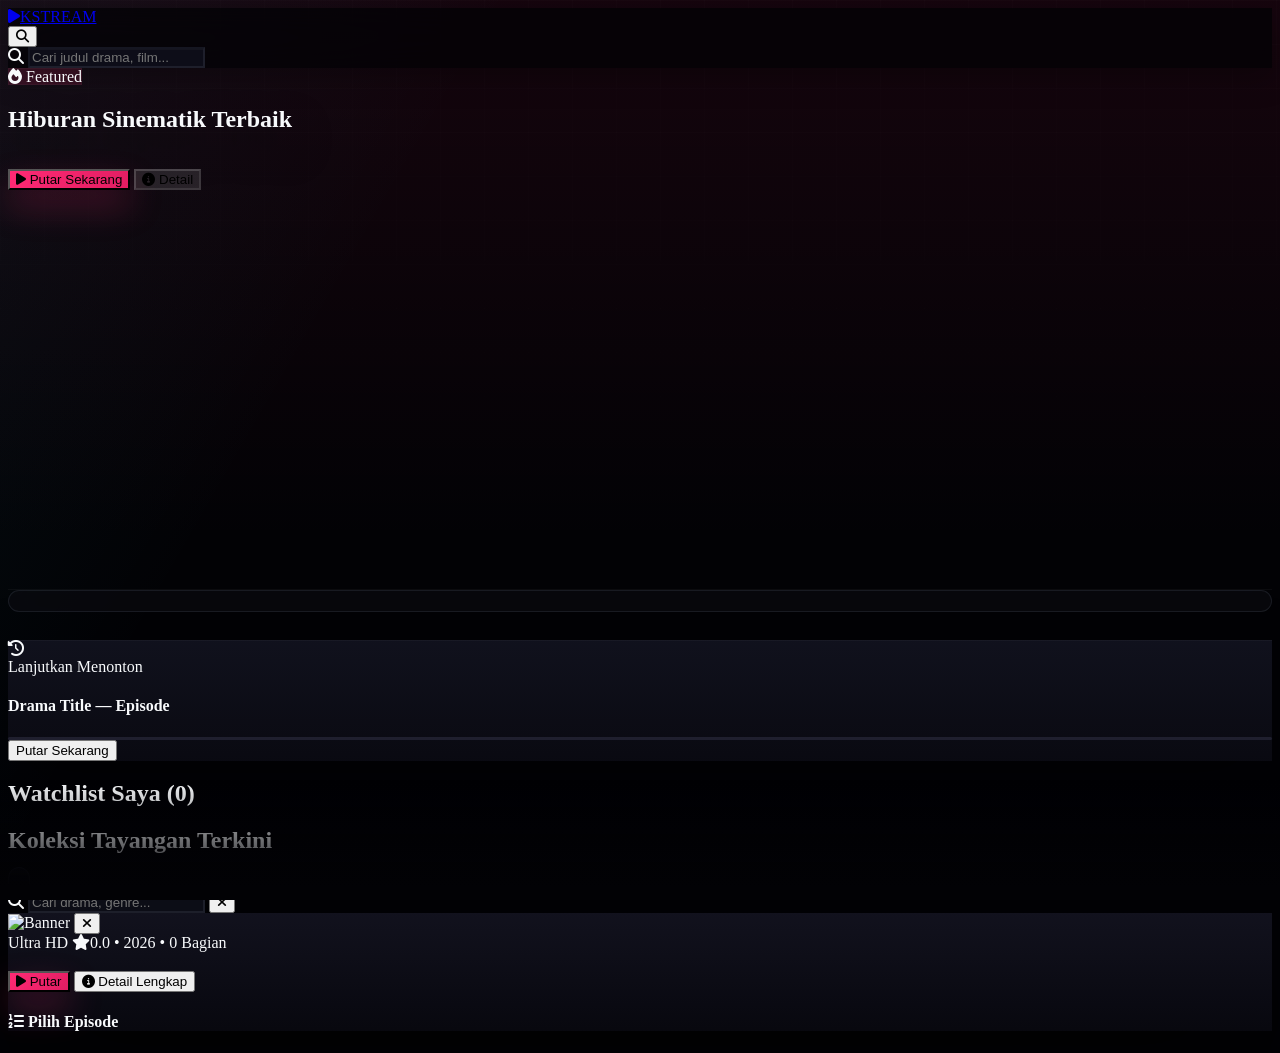
==== index.html @ 463774ba "Add files via upload" ====
<!DOCTYPE html>
<html lang="id" class="scroll-smooth">
<head>
    <meta charset="UTF-8">
    <meta name="viewport" content="width=device-width, initial-scale=1.0">
    <meta name="description" content="K-STREAM adalah platform OTT premium untuk menonton drama, film, dan serial dengan antarmuka sinematik, update real-time, dan tanpa iklan.">
    <title>K-STREAM — Premium OTT Streaming Platform</title>
    
    <link rel="manifest" href="./manifest.json">
    <meta name="theme-color" content="#020205">
    <link rel="dns-prefetch" href="//cdn.tailwindcss.com">
    <link rel="dns-prefetch" href="//cdnjs.cloudflare.com">
    <link rel="dns-prefetch" href="//cdn.jsdelivr.net">
    <link rel="preconnect" href="https://rycwiryndaudzebxzulw.supabase.co">
    
    <script src="https://cdn.tailwindcss.com"></script>
    <script>
        tailwind.config = {
            theme: {
                extend: {
                    fontFamily: { sans: ['Inter', 'sans-serif'] },
                    colors: {
                        brand: { DEFAULT: '#ff2a74', hover: '#e11d62', glow: 'rgba(255, 42, 116, 0.4)' },
                        dark: { bg: '#020205', surface: '#0d0d14', border: '#1f1f2e', muted: '#64748b' }
                    }
                }
            }
        }
    </script>
    <link rel="preconnect" href="https://fonts.googleapis.com">
    <link rel="preconnect" href="https://fonts.gstatic.com" crossorigin>
    <link href="https://fonts.googleapis.com/css2?family=Inter:wght@300;400;500;600;700;800&display=swap" rel="stylesheet">
    <link rel="preload" href="https://cdnjs.cloudflare.com/ajax/libs/font-awesome/6.4.0/css/all.min.css" as="style" onload="this.onload=null;this.rel='stylesheet'">
    <noscript><link rel="stylesheet" href="https://cdnjs.cloudflare.com/ajax/libs/font-awesome/6.4.0/css/all.min.css"></noscript>
    <style>
        body { background-color: #020205; color: #f8fafc; -webkit-tap-highlight-color: transparent; }
        .glass-nav { background: rgba(2, 2, 5, 0.85); backdrop-filter: blur(20px); -webkit-backdrop-filter: blur(20px); }
        .premium-shadow:hover { box-shadow: 0 15px 30px rgba(255, 42, 116, 0.15); }
        .no-scrollbar::-webkit-scrollbar { display: none; }
        .no-scrollbar { -ms-overflow-style: none; scrollbar-width: none; }
        .line-clamp-2 { display: -webkit-box; line-clamp: 2; -webkit-line-clamp: 2; -webkit-box-orient: vertical; overflow: hidden; }

        /* ===== TOAST NOTIFICATION ===== */
        #toast-container { position: fixed; bottom: 80px; right: 16px; z-index: 9999; display: flex; flex-direction: column; gap: 8px; pointer-events: none; }
        @media (min-width: 768px) { #toast-container { bottom: 24px; } }
        .toast {
            display: flex; align-items: center; gap: 10px;
            background: #0d0d14; border: 1px solid #1f1f2e;
            padding: 12px 16px; border-radius: 14px;
            font-size: 12px; font-weight: 600; color: #f8fafc;
            box-shadow: 0 8px 24px rgba(0,0,0,0.5);
            animation: toastIn 0.35s cubic-bezier(0.34,1.56,0.64,1) forwards;
            pointer-events: auto; min-width: 220px; max-width: 320px;
        }
        .toast.hiding { animation: toastOut 0.25s ease forwards; }
        .toast-icon { width: 28px; height: 28px; border-radius: 8px; display: flex; align-items: center; justify-content: center; font-size: 12px; flex-shrink: 0; }
        .toast-info { color: #ff2a74; }
        @keyframes toastIn { from { opacity:0; transform: translateX(40px) scale(0.9); } to { opacity:1; transform: translateX(0) scale(1); } }
        @keyframes toastOut { from { opacity:1; transform: translateX(0) scale(1); } to { opacity:0; transform: translateX(40px) scale(0.9); } }

        /* ===== SKELETON LOADING ===== */
        .skeleton { background: linear-gradient(90deg, #0d0d14 25%, #1f1f2e 50%, #0d0d14 75%); background-size: 200% 100%; animation: shimmer 1.5s infinite; border-radius: 8px; }
        @keyframes shimmer { 0% { background-position: 200% 0; } 100% { background-position: -200% 0; } }
        .skeleton-card { background: #0d0d14; border: 1px solid #1f1f2e; border-radius: 16px; overflow: hidden; padding: 6px; }
        .skeleton-poster { width: 100%; aspect-ratio: 3/4; border-radius: 12px; }
        .skeleton-line { height: 10px; margin-top: 8px; border-radius: 6px; }
        .skeleton-line-short { width: 60%; }

        /* ===== BOTTOM NAV MOBILE ===== */
        #bottom-nav { display: none; }
        @media (max-width: 767px) {
            #bottom-nav { display: flex; position: fixed; bottom: 0; left: 0; right: 0; z-index: 50; background: rgba(13,13,20,0.96); backdrop-filter: blur(20px); border-top: 1px solid #1f1f2e; padding: 8px 0 max(8px, env(safe-area-inset-bottom)); justify-content: space-around; align-items: center; }
            body { padding-bottom: 64px; }
        }
        .bottom-nav-btn { display: flex; flex-direction: column; align-items: center; gap: 3px; padding: 6px 16px; border-radius: 12px; font-size: 10px; font-weight: 600; color: #64748b; transition: color 0.2s; background: none; border: none; cursor: pointer; width: 33.333%; }
        .bottom-nav-btn.active { color: #ff2a74; }
        .bottom-nav-btn i { font-size: 18px; }

        /* ===== HERO FEATURE ROTATOR ===== */
        .hero-slide { position: absolute; inset: 0; opacity: 0; transition: opacity 0.8s ease; }
        .hero-slide.active { opacity: 1; }
        .hero-dot { width: 6px; height: 6px; border-radius: 50%; background: rgba(255,255,255,0.3); transition: all 0.3s; cursor: pointer; border: none; }
        .hero-dot.active { background: #ff2a74; width: 18px; border-radius: 10px; }

        /* ===== PROGRESS BAR EPISODE ===== */
        .eps-btn-watched { position: relative; overflow: hidden; }
        .eps-btn-watched::after { content: ''; position: absolute; bottom: 0; left: 0; right: 0; height: 3px; background: #ff2a74; border-radius: 0 0 6px 6px; }
        .eps-progress-bar { height: 3px; background: #1f1f2e; border-radius: 2px; margin-top: 4px; overflow: hidden; }
        .eps-progress-fill { height: 100%; background: #ff2a74; border-radius: 2px; transition: width 0.3s; }

        /* ===== DETAIL PAGE ===== */
        #detail-page { display: none; position: fixed; inset: 0; z-index: 200; background: #020205; overflow-y: auto; }

        /* ===== VISUAL REFRESH ===== */
        :root {
            --stroke-soft: rgba(148, 163, 184, 0.12);
            --cyan: #22d3ee;
        }
        body {
            background: linear-gradient(180deg, rgba(255,42,116,0.08) 0%, rgba(2,2,5,0) 34rem), linear-gradient(120deg, rgba(34,211,238,0.055), transparent 28rem), #020205;
            text-rendering: optimizeLegibility;
        }
        body::before {
            content: ''; position: fixed; inset: 0; pointer-events: none; z-index: -1;
            background-image: linear-gradient(rgba(255,255,255,0.025) 1px, transparent 1px), linear-gradient(90deg, rgba(255,255,255,0.02) 1px, transparent 1px);
            background-size: 44px 44px; mask-image: linear-gradient(to bottom, rgba(0,0,0,0.6), transparent 58%);
        }
        .glass-nav { background: rgba(2, 2, 5, 0.72); border-color: var(--stroke-soft); box-shadow: 0 10px 30px rgba(0,0,0,0.28); }
        #search-input, #mobile-search-input { background: rgba(15, 16, 28, 0.82); border-color: var(--stroke-soft); box-shadow: inset 0 1px 0 rgba(255,255,255,0.03); }
        #search-input:focus, #mobile-search-input:focus { box-shadow: 0 0 0 4px rgba(255,42,116,0.10), inset 0 1px 0 rgba(255,255,255,0.04); }
        #hero-banner { height: 58vh; min-height: 500px; width: 100%; max-width: 80rem; margin-left: auto; margin-right: auto; border-color: var(--stroke-soft); box-shadow: inset 0 -1px 0 rgba(255,255,255,0.04); }
        #hero-banner::after { content: ''; position: absolute; inset: auto 0 0; height: 120px; background: linear-gradient(to top, #020205 10%, transparent); z-index: 11; pointer-events: none; }
        .hero-slide img { opacity: 0.42 !important; filter: saturate(1.08) contrast(1.06) brightness(0.92); }
        #hero-title { text-shadow: 0 18px 42px rgba(0,0,0,0.72); }
        #hero-badge { background: rgba(255,42,116,0.14); border-color: rgba(255,42,116,0.28); box-shadow: 0 0 0 1px rgba(255,255,255,0.03) inset; }
        #hero-play-btn, #modal-play-btn, #detail-play-btn { background: linear-gradient(135deg, #ff2a74, #e11d62); box-shadow: 0 16px 34px rgba(255,42,116,0.25); }
        #hero-play-btn:hover, #modal-play-btn:hover, #detail-play-btn:hover { transform: translateY(-1px); box-shadow: 0 20px 42px rgba(255,42,116,0.32); }
        #hero-info-btn { background: rgba(255,255,255,0.10); border-color: rgba(255,255,255,0.16); backdrop-filter: blur(16px); }
        #hero-info-btn:hover { background: rgba(255,255,255,0.16); }
        .hero-dot { height: 7px; width: 7px; background: rgba(255,255,255,0.36); position: relative; }
        .hero-dot::after { content: ''; position: absolute; top: -12px; right: -12px; bottom: -12px; left: -12px; }
        .hero-dot.active { width: 28px; background: linear-gradient(90deg, #ff2a74, #22d3ee); }
        #genre-chips-row { padding: 10px; margin-bottom: 28px; border: 1px solid var(--stroke-soft); border-radius: 18px; background: rgba(13,13,20,0.54); backdrop-filter: blur(18px); }
        #continue-watching { background: linear-gradient(180deg, rgba(17,18,30,0.96), rgba(10,10,18,0.96)); border-color: var(--stroke-soft); box-shadow: 0 24px 70px rgba(0,0,0,0.32), inset 0 1px 0 rgba(255,255,255,0.035); }
        .premium-shadow { background: linear-gradient(180deg, rgba(18,18,30,0.94), rgba(10,10,18,0.96)) !important; border: 1px solid var(--stroke-soft); box-shadow: 0 10px 30px rgba(0,0,0,0.20); }
        .premium-shadow:hover { transform: translateY(-4px); border-color: rgba(255,42,116,0.28); box-shadow: 0 24px 48px rgba(0,0,0,0.34), 0 16px 36px rgba(255,42,116,0.10); }
        .poster-shell { border-radius: 16px !important; border-color: rgba(255,255,255,0.10) !important; box-shadow: inset 0 1px 0 rgba(255,255,255,0.05); position: relative;}
        .poster-shell::after { content: ''; position: absolute; inset: 0; pointer-events: none; background: linear-gradient(to bottom, rgba(255,255,255,0.08), transparent 24%, rgba(2,2,5,0.18)); }
        #catalog-count { border: 1px solid var(--stroke-soft); background: rgba(13,13,20,0.64); border-radius: 999px; padding: 6px 10px; }
        .eps-progress-fill { background: linear-gradient(90deg, #ff2a74, #22d3ee); }
        #preview-modal { background: linear-gradient(180deg, rgba(18,18,30,0.98), rgba(8,8,15,0.98)); border-color: rgba(255,255,255,0.12); box-shadow: 0 40px 120px rgba(0,0,0,0.66); }
        #preview-modal-overlay { background: rgba(0,0,0,0.78); }
        #detail-page { background: linear-gradient(180deg, rgba(255,42,116,0.06), transparent 360px), #020205; }
        #detail-progress-list > div { background: rgba(13,13,20,0.82) !important; border-color: var(--stroke-soft) !important; }
        #bottom-nav { box-shadow: 0 -18px 42px rgba(0,0,0,0.42); }
        .bottom-nav-btn.active { background: rgba(255,42,116,0.10); }

        /* ===== MOTION ===== */
        @keyframes fadeUp { from { opacity: 0; transform: translateY(18px); } to { opacity: 1; transform: translateY(0); } }
        @keyframes cardReveal { from { opacity: 0; transform: translateY(16px) scale(0.98); filter: blur(4px); } to { opacity: 1; transform: translateY(0) scale(1); filter: blur(0); } }
        @keyframes heroKenBurns { from { transform: scale(1.01) translate3d(0,0,0); } to { transform: scale(1.035) translate3d(-0.5%, -0.3%, 0); } }
        #hero-badge, #hero-title, #hero-meta, #hero-synopsis, #hero-banner .flex.items-center.gap-3, #hero-dots { animation: fadeUp 0.7s ease both; }
        .hero-slide.active img { animation: heroKenBurns 9s ease-out forwards; will-change: transform; }
        .premium-shadow { animation: cardReveal 0.48s ease both; will-change: transform, opacity; }
        .poster-shell img { transition: transform 0.65s cubic-bezier(0.22, 1, 0.36, 1), filter 0.45s ease; }
        .premium-shadow:hover .poster-shell img { transform: scale(1.075); filter: saturate(1.12) contrast(1.04); }
        #preview-modal:not(.hidden) { animation: modalIn 0.26s cubic-bezier(0.22, 1, 0.36, 1) both; }

        @media (max-width: 767px) {
            #hero-banner { height: 48vh; min-height: 420px; max-width: none; }
            .premium-shadow:hover { transform: none; }
            .poster-actions { opacity: 1; transform: none; pointer-events: auto; }
            .poster-action-btn { height: 32px; min-width: 32px; font-size: 10px; }
            .hero-slide.active img, #hero-play-btn, #modal-play-btn, #detail-play-btn { animation: none; }
            .premium-shadow { animation: none; content-visibility: auto; contain-intrinsic-size: 260px 420px; }
        }
    </style>
</head>
<body class="antialiased pt-20" id="app-body">

<div id="toast-container"></div>

<nav id="bottom-nav">
    <button class="bottom-nav-btn active" id="bnav-home" onclick="bottomNavSwitch('home')">
        <i class="fa-solid fa-house"></i>Home
    </button>
    <button class="bottom-nav-btn" id="bnav-search" onclick="bottomNavSwitch('search')">
        <i class="fa-solid fa-magnifying-glass"></i>Cari
    </button>
    <button class="bottom-nav-btn" id="bnav-watchlist" onclick="bottomNavSwitch('watchlist')">
        <i class="fa-solid fa-bookmark"></i>Watchlist
    </button>
</nav>

<nav class="glass-nav fixed top-0 w-full z-50 border-b border-dark-border py-4" id="main-navbar">
    <div class="max-w-7xl mx-auto px-4 md:px-6 flex flex-col md:flex-row md:items-center justify-between gap-4">
        <div class="flex items-center justify-between w-full md:w-auto">
            <a href="#" onclick="handleAdminEasterEgg(event)" class="text-xl md:text-2xl font-black tracking-wider text-white flex items-center gap-2">
                <span class="text-brand"><i class="fa-solid fa-play mr-1"></i>K</span>STREAM
            </a>
            <div class="flex items-center gap-3 md:hidden">
                <button onclick="toggleMobileSearch()" class="text-dark-muted hover:text-white p-2 text-lg">
                    <i class="fa-solid fa-magnifying-glass" id="search-icon-mobile"></i>
                </button>
            </div>
        </div>
        <div id="search-wrapper" class="relative flex-1 max-w-md w-full hidden md:block">
            <span class="absolute inset-y-0 left-0 flex items-center pl-4 text-dark-muted"><i class="fa-solid fa-magnifying-glass"></i></span>
            <input type="text" id="search-input" oninput="liveSearch()" placeholder="Cari judul drama, film..." class="w-full bg-dark-surface border border-dark-border rounded-full py-2.5 pl-11 pr-4 text-sm text-white focus:outline-none focus:border-brand transition-all">
        </div>
    </div>
</nav>

<section class="relative h-[45vh] md:h-[62vh] flex items-end overflow-hidden border-b border-dark-border" id="hero-banner">
    <div class="absolute inset-0 z-0" id="hero-slides-container">
        <div class="absolute inset-0 bg-gradient-to-r from-dark-bg via-dark-bg/70 to-transparent z-10"></div>
        <div class="absolute inset-0 bg-gradient-to-t from-dark-bg via-transparent to-transparent z-10"></div>
    </div>
    <div class="relative z-20 max-w-7xl mx-auto px-4 md:px-6 w-full pb-8 md:pb-12">
        <span id="hero-badge" class="inline-flex items-center gap-1.5 px-2.5 py-1 rounded-full text-[10px] md:text-xs font-bold bg-brand/10 text-brand border border-brand/20 uppercase mb-3">
            <i class="fa-solid fa-fire text-[8px] animate-pulse"></i> Featured
        </span>
        <h1 id="hero-title" class="text-2xl md:text-5xl font-extrabold tracking-tight max-w-2xl mb-1 text-white leading-tight">Hiburan Sinematik Terbaik</h1>
        <p id="hero-meta" class="text-xs text-dark-muted mb-4 font-medium"></p>
        <p id="hero-synopsis" class="hidden md:block text-sm text-neutral-300 leading-relaxed max-w-2xl mb-5 line-clamp-2"></p>
        <div class="flex items-center gap-3">
            <button id="hero-play-btn" onclick="heroPlay()" class="inline-flex items-center gap-2 bg-brand hover:bg-brand-hover text-white text-xs md:text-sm font-semibold px-5 py-3 rounded-xl transition-all shadow-lg">
                <i class="fa-solid fa-play"></i> Putar Sekarang
            </button>
            <button id="hero-info-btn" onclick="heroInfo()" class="inline-flex items-center gap-2 bg-white/10 hover:bg-white/20 text-white text-xs md:text-sm font-semibold px-5 py-3 rounded-xl transition-all border border-white/10">
                <i class="fa-solid fa-circle-info"></i> Detail
            </button>
        </div>
        <div class="flex items-center gap-2 mt-4" id="hero-dots"></div>
    </div>
</section>

<main class="max-w-7xl mx-auto px-4 md:px-6 py-8 md:py-12" id="main-content">
    <section class="mb-8 overflow-x-auto pb-2 flex gap-2.5 no-scrollbar snap-x snap-mandatory" id="genre-chips-row"></section>

    <section id="continue-watching" class="hidden bg-dark-surface border border-dark-border p-4 md:p-5 rounded-2xl mb-8 items-center justify-between gap-4 flex-wrap">
        <div class="flex items-center gap-3 min-w-0">
            <div class="w-9 h-9 rounded-xl bg-brand/10 flex items-center justify-center text-brand shrink-0"><i class="fa-solid fa-clock-rotate-left text-sm"></i></div>
            <div class="min-w-0">
                <span class="text-[9px] font-bold tracking-widest text-brand uppercase block">Lanjutkan Menonton</span>
                <h4 id="continue-text" class="text-xs md:text-sm font-semibold text-white mt-0.5 truncate">Drama Title — Episode</h4>
                <div class="eps-progress-bar w-48 mt-1"><div class="eps-progress-fill" id="continue-progress" style="width:0%"></div></div>
            </div>
        </div>
        <button id="continue-btn" class="w-full sm:w-auto bg-white hover:bg-neutral-200 text-black font-bold text-xs px-4 py-2 rounded-xl transition-all">Putar Sekarang</button>
    </section>

    <section id="watchlist-section" class="hidden mb-10">
        <div class="flex items-center gap-2 mb-4">
            <span class="w-1 h-4 bg-yellow-500 rounded-full"></span>
            <h2 class="text-base md:text-xl font-bold tracking-tight text-white">Watchlist Saya (<span id="watchlist-count">0</span>)</h2>
        </div>
        <div id="watchlist-container" class="grid grid-cols-2 sm:grid-cols-3 md:grid-cols-4 lg:grid-cols-5 gap-4 md:gap-6"></div>
    </section>

    <section id="catalog">
        <div class="flex items-center justify-between gap-2 mb-4">
            <div class="flex items-center gap-2">
                <span class="w-1 h-4 bg-brand rounded-full"></span>
                <h2 class="text-base md:text-xl font-bold tracking-tight text-white" id="catalog-title">Koleksi Tayangan Terkini</h2>
            </div>
            <span id="catalog-count" class="text-xs text-dark-muted font-medium"></span>
        </div>
        <div id="drakor-container" class="grid grid-cols-2 sm:grid-cols-3 md:grid-cols-4 lg:grid-cols-5 gap-4 md:gap-6"></div>
    </section>
</main>

<div id="mobile-search-panel" class="hidden fixed inset-0 z-[150] bg-dark-bg/98 backdrop-blur-xl p-4 pt-20">
    <div class="relative mb-4">
        <span class="absolute inset-y-0 left-0 flex items-center pl-4 text-dark-muted"><i class="fa-solid fa-magnifying-glass"></i></span>
        <input type="text" id="mobile-search-input" oninput="mobileLiveSearch()" placeholder="Cari drama, genre..." class="w-full bg-dark-surface border border-dark-border rounded-2xl py-3 pl-11 pr-10 text-sm text-white focus:outline-none focus:border-brand transition-all">
        <button onclick="bottomNavSwitch('home')" class="absolute inset-y-0 right-3 flex items-center text-dark-muted"><i class="fa-solid fa-xmark"></i></button>
    </div>
    <div id="mobile-search-empty" class="space-y-5"></div>
    <div id="mobile-search-results" class="grid grid-cols-2 gap-4 overflow-y-auto" style="max-height: calc(100vh - 120px);"></div>
</div>

<div id="detail-page">
    <div class="max-w-4xl mx-auto">
        <div class="relative h-56 md:h-80 bg-neutral-900">
            <div class="absolute inset-0 bg-gradient-to-t from-dark-bg via-dark-bg/30 to-transparent z-10"></div>
            <img id="detail-banner" src="" class="w-full h-full object-cover opacity-50 object-top" alt="Banner" loading="lazy">
            <button onclick="closeDetailPage()" class="absolute top-4 left-4 w-9 h-9 rounded-full bg-black/60 border border-white/10 flex items-center justify-center text-white text-sm z-20"><i class="fa-solid fa-arrow-left"></i></button>
        </div>
        <div class="px-4 md:px-8 -mt-12 relative z-20 pb-24">
            <div class="flex flex-wrap items-center gap-2 mb-2">
                <span class="bg-brand/10 text-brand text-[9px] font-bold px-1.5 py-0.5 rounded border border-brand/20">Ultra HD</span>
                <span class="text-yellow-500 text-xs font-bold"><i class="fa-solid fa-star mr-0.5"></i><span id="detail-rating">0.0</span></span>
                <span class="text-dark-muted text-xs">• <span id="detail-year">2026</span></span>
                <span class="text-[10px] text-neutral-300 font-semibold bg-dark-border px-1.5 py-0.5 rounded" id="detail-total-eps">0 Eps</span>
            </div>
            <h2 id="detail-title" class="text-2xl md:text-4xl font-extrabold text-white tracking-tight mb-1"></h2>
            <p id="detail-genre" class="text-[11px] text-brand font-bold mb-3"></p>
            <p id="detail-synopsis" class="text-dark-muted text-sm leading-relaxed mb-6 max-w-2xl"></p>
            <div class="mb-6">
                <h4 class="text-xs font-bold uppercase tracking-wider text-neutral-400 mb-3"><i class="fa-solid fa-list-ol text-brand mr-1"></i> Progress Episode</h4>
                <div id="detail-progress-list" class="space-y-2"></div>
            </div>
            <div class="flex gap-3" id="detail-actions">
                <button id="detail-play-btn" class="flex-1 md:flex-none bg-brand text-white font-bold text-sm px-6 py-3 rounded-xl shadow-lg flex items-center gap-2 justify-center">
                    <i class="fa-solid fa-play"></i> Putar Episode 1
                </button>
                <button id="detail-watchlist-btn" onclick="toggleDetailWatchlist()" class="flex items-center gap-2 bg-dark-surface border border-dark-border text-white font-semibold text-sm px-5 py-3 rounded-xl">
                    <i id="detail-wl-icon" class="fa-regular fa-bookmark"></i> Simpan
                </button>
            </div>
        </div>
    </div>
</div>

<div id="preview-modal-overlay" onclick="closePreviewModal()" class="hidden fixed inset-0 bg-black/90 backdrop-blur-sm z-[100]"></div>
<div id="preview-modal" class="hidden fixed top-1/2 left-1/2 -translate-x-1/2 -translate-y-1/2 w-[95%] md:w-[90%] max-w-2xl bg-dark-surface border border-dark-border rounded-2xl md:rounded-3xl z-[101] overflow-hidden shadow-2xl max-h-[90vh] overflow-y-auto">
    <div class="relative h-40 sm:h-48 md:h-64 bg-neutral-900">
        <div class="absolute inset-0 bg-gradient-to-t from-dark-surface via-dark-surface/30 to-transparent z-10"></div>
        <img id="modal-banner" src="" class="w-full h-full object-cover opacity-60 object-top" alt="Banner">
        <button onclick="closePreviewModal()" class="absolute top-3 right-3 w-8 h-8 rounded-full bg-black/60 border border-white/10 flex items-center justify-center text-white text-sm z-20"><i class="fa-solid fa-xmark"></i></button>
    </div>
    <div class="p-4 md:p-8 -mt-8 sm:-mt-10 relative z-20">
        <div class="flex flex-wrap items-center gap-2 mb-2">
            <span class="bg-brand/10 text-brand text-[9px] font-bold px-1.5 py-0.5 rounded border border-brand/20">Ultra HD</span>
            <span class="text-yellow-500 text-xs font-bold"><i class="fa-solid fa-star mr-0.5"></i><span id="modal-rating">0.0</span></span>
            <span class="text-dark-muted text-xs">• <span id="modal-year">2026</span> •</span>
            <span class="text-[10px] text-neutral-300 font-semibold bg-dark-border px-1.5 py-0.5 rounded" id="modal-total-episodes">0 Bagian</span>
        </div>
        <h3 id="modal-title" class="text-xl md:text-3xl font-extrabold text-white tracking-tight mb-1.5"></h3>
        <p id="modal-genre-display" class="text-[11px] text-brand font-bold mb-2.5"></p>
        <p id="modal-synopsis" class="text-dark-muted text-xs md:text-sm leading-relaxed mb-5 max-h-20 overflow-y-auto"></p>
        <div class="flex gap-2 mb-4">
            <button id="modal-play-btn" onclick="playFromModal()" class="flex-1 text-xs font-bold bg-brand text-white py-2.5 px-4 rounded-xl"><i class="fa-solid fa-play mr-1"></i> Putar</button>
            <button id="modal-detail-btn" onclick="openDetailFromModal()" class="flex-1 text-xs font-semibold bg-brand/10 border border-brand/20 text-brand py-2.5 px-4 rounded-xl"><i class="fa-solid fa-circle-info mr-1"></i> Detail Lengkap</button>
        </div>
        <div class="border-t border-dark-border pt-4">
            <h4 class="text-[10px] md:text-xs font-bold uppercase tracking-wider text-neutral-400 mb-2.5"><i class="fa-solid fa-list-ol text-brand mr-1"></i> Pilih Episode</h4>
            <div id="modal-episode-grid" class="flex flex-wrap gap-1.5 max-h-32 overflow-y-auto pr-1"></div>
        </div>
    </div>
</div>

<script src="https://cdn.jsdelivr.net/npm/@supabase/supabase-js@2"></script>
<script src="./js/config.js"></script>
<script>
    const SUPABASE_URL = window.KSTREAM_CONFIG.supabaseUrl;
    const SUPABASE_KEY = window.KSTREAM_CONFIG.supabaseAnonKey;
    const PLAYER_URL = './player.html';
    const ADMIN_URL = './admin.html';
    const _supabase = window.supabase.createClient(SUPABASE_URL, SUPABASE_KEY);

    let drakorDB = [];
    let watchlist = JSON.parse(localStorage.getItem('kstream_watchlist')) || [];
    let episodeProgress = JSON.parse(localStorage.getItem('kstream_progress')) || {};
    let currentGenreFilter = "All";
    let heroFeatured = [];
    let heroCurrentIdx = 0;
    let heroInterval = null;
    let currentModalDramaId = null;
    let currentDetailDramaId = null;

    const gridContainer = document.getElementById('drakor-container');
    const DEFAULT_POSTER = "https://images.unsplash.com/photo-1489599849927-2ee91cede3ba?q=80&w=400&fit=crop";
    const GENRE_OPTIONS = [
        { value: 'All', label: 'Semua' },
        { value: 'Drama', label: 'Drama' },
        { value: 'Movie', label: 'Film' },
        { value: 'Series', label: 'Serial' },
        { value: 'Romance', label: 'Romance' },
        { value: 'Action', label: 'Action' },
        { value: 'Thriller', label: 'Thriller' },
        { value: 'Comedy', label: 'Comedy' },
        { value: 'Fantasy', label: 'Fantasy' },
        { value: 'Mystery', label: 'Mystery' },
        { value: 'Crime', label: 'Crime' },
        { value: 'Horror', label: 'Horror' },
        { value: 'Historical', label: 'Historical' },
        { value: 'Medical', label: 'Medical' },
        { value: 'School', label: 'School' },
        { value: 'Family', label: 'Family' },
        { value: 'Slice of Life', label: 'Slice of Life' },
        { value: 'Sci-Fi', label: 'Sci-Fi' },
        { value: 'Supernatural', label: 'Supernatural' },
        { value: 'Legal', label: 'Legal' },
        { value: 'Political', label: 'Political' },
        { value: 'Youth', label: 'Youth' },
        { value: 'Melodrama', label: 'Melodrama' }
    ];

    // ===== SECRET EASTER EGG (5x KLIK LOGO K-STREAM) =====
    let logoClicks = 0;
    let logoClickTimeout;
    function handleAdminEasterEgg(event) {
        event.preventDefault();
        logoClicks++;
        if (logoClicks < 5) bottomNavSwitch('home');
        
        clearTimeout(logoClickTimeout);
        logoClickTimeout = setTimeout(() => { logoClicks = 0; }, 2500);

        if (logoClicks === 5) {
            logoClicks = 0;
            showToast('Mengakses Owner Portal...', 'info', 1000);
            setTimeout(() => { window.location.href = ADMIN_URL; }, 1000);
        }
    }

    // ===== NAVIGASI KE DEDICATED PLAYER PAGE =====
    function triggerPlayer(id, epsIdx) {
        window.location.href = `${PLAYER_URL}?id=${encodeURIComponent(id)}&eps=${epsIdx}`;
    }

    function runWhenIdle(callback) {
        if ('requestIdleCallback' in window) requestIdleCallback(callback, { timeout: 1200 });
        else setTimeout(callback, 200);
    }

    function renderGenreChips() {
        const row = document.getElementById('genre-chips-row'); if (!row) return;
        const fragment = document.createDocumentFragment();
        GENRE_OPTIONS.forEach(({ value, label }) => {
            const chip = document.createElement('button');
            chip.textContent = label;
            chip.className = value === currentGenreFilter ? 'genre-chip px-4 py-2 bg-brand text-white text-xs font-bold rounded-full border border-brand transition-all shrink-0 snap-start' : 'genre-chip px-4 py-2 bg-dark-surface text-neutral-400 text-xs font-semibold rounded-full border border-dark-border hover:border-brand/40 hover:text-white transition-all shrink-0 snap-start';
            chip.onclick = () => filterGenre(value);
            fragment.appendChild(chip);
        });
        row.innerHTML = ''; row.appendChild(fragment);
    }

    function showToast(message, type = 'info', duration = 3000) {
        const container = document.getElementById('toast-container');
        const toast = document.createElement('div'); toast.className = `toast toast-${type}`;
        toast.innerHTML = `<span>${message}</span>`; container.appendChild(toast);
        setTimeout(() => { toast.remove(); }, duration);
    }

    function showSkeletons(count = 10) {
        gridContainer.innerHTML = '';
        for (let i = 0; i < count; i++) {
            const s = document.createElement('div'); s.className = 'skeleton-card';
            s.innerHTML = `<div class="skeleton skeleton-poster"></div><div class="skeleton skeleton-line" style="width:80%"></div><div class="skeleton skeleton-line skeleton-line-short"></div>`;
            gridContainer.appendChild(s);
        }
    }

    function setupHero(data) {
        if (!data || data.length === 0) return;
        heroFeatured = data.slice(0, 5);
        const container = document.getElementById('hero-slides-container');
        heroFeatured.forEach((drama, i) => {
            const slide = document.createElement('div'); slide.className = 'hero-slide' + (i === 0 ? ' active' : '');
            slide.innerHTML = `<img src="${drama.image || DEFAULT_POSTER}" class="w-full h-full object-cover opacity-30">`;
            container.appendChild(slide);
        });
        updateHeroContent(0);
        const dotsEl = document.getElementById('hero-dots'); dotsEl.innerHTML = '';
        heroFeatured.forEach((_, i) => {
            const dot = document.createElement('button'); dot.className = 'hero-dot' + (i === 0 ? ' active' : '');
            dot.onclick = () => goHeroSlide(i); dotsEl.appendChild(dot);
        });
        if (heroInterval) clearInterval(heroInterval);
        heroInterval = setInterval(() => goHeroSlide((heroCurrentIdx + 1) % heroFeatured.length), 5000);
    }

    function updateHeroContent(idx) {
        const drama = heroFeatured[idx]; if (!drama) return;
        document.getElementById('hero-title').textContent = drama.title;
        document.getElementById('hero-meta').textContent = `${drama.genre || 'K-Drama'} • ${drama.year || '2026'} • ⭐ ${getUserRatingLabel(drama)}`;
        document.getElementById('hero-synopsis').textContent = drama.synopsis || 'Visual Pilihan Premium Sinematik.';
    }

    function goHeroSlide(idx) {
        const slides = document.querySelectorAll('.hero-slide');
        const dots = document.querySelectorAll('.hero-dot');
        slides.forEach((s, i) => s.classList.toggle('active', i === idx));
        dots.forEach((d, i) => d.classList.toggle('active', i === idx));
        heroCurrentIdx = idx; updateHeroContent(idx);
    }

    function heroPlay() {
        const drama = heroFeatured[heroCurrentIdx]; if (drama && drama.episodes.length > 0) triggerPlayer(drama.id, 0);
    }
    function heroInfo() { const drama = heroFeatured[heroCurrentIdx]; if (drama) openDetailPage(drama.id); }

    function bottomNavSwitch(view) {
        ['home','search','watchlist'].forEach(v => {
            const btn = document.getElementById('bnav-' + v); if (btn) btn.classList.toggle('active', v === view);
        });
        const mainContent = document.getElementById('main-content');
        const heroSection = document.getElementById('hero-banner');
        const mobileSearch = document.getElementById('mobile-search-panel');
        const watchlistSec = document.getElementById('watchlist-section');

        if (view === 'home') {
            mainContent.style.display = ''; heroSection.style.display = ''; mobileSearch.classList.add('hidden'); displayCatalog();
            if (watchlistSec) watchlistSec.style.display = 'none';
        } else if (view === 'search') {
            mobileSearch.classList.remove('hidden'); renderMobileSearchSuggestions();
            setTimeout(() => document.getElementById('mobile-search-input').focus(), 100);
        } else if (view === 'watchlist') {
            mobileSearch.classList.add('hidden'); mainContent.style.display = ''; heroSection.style.display = 'none'; displayWatchlist();
            document.getElementById('catalog').style.display = 'none'; if (watchlistSec) watchlistSec.style.display = 'block';
        }
    }

    function toggleMobileSearch() { bottomNavSwitch('search'); }
    function getSearchText(drama) { return [drama.title, drama.genre, drama.year, drama.synopsis].filter(Boolean).join(' ').toLowerCase(); }

    function getUserRatingLabel(drama) {
        const average = Number(drama._userRatingAverage || 0);
        return average > 0 ? average.toFixed(1) : 'Baru';
    }

    function getNextPlayableIndex(drama) {
        if (!drama || !drama.episodes || drama.episodes.length === 0) return 0;
        const nextIdx = drama.episodes.findIndex((_, idx) => !(episodeProgress[drama.id] && episodeProgress[drama.id][idx]));
        return nextIdx >= 0 ? nextIdx : 0;
    }

    function buildCardHtml(drama) {
        const isFav = watchlist.includes(drama.title);
        const favIcon = isFav ? 'fa-solid fa-heart text-brand' : 'fa-regular fa-heart text-neutral-400';
        const epsLength = drama.episodes ? drama.episodes.length : 0;
        const watched = episodeProgress[drama.id] ? Object.keys(episodeProgress[drama.id]).length : 0;
        const progressPct = epsLength > 0 ? Math.round((watched / epsLength) * 100) : 0;
        const playIdx = getNextPlayableIndex(drama);

        return `
            <div class="poster-shell w-full aspect-[3/4] overflow-hidden bg-neutral-900 rounded-xl group">
                <img src="${drama.image || DEFAULT_POSTER}" class="w-full h-full object-cover cursor-pointer" onclick="openPreviewModal('${drama.id}')">
                <div class="poster-actions">
                    <button onclick="event.stopPropagation(); triggerPlayer('${drama.id}', ${playIdx})" class="poster-action-btn primary"><i class="fa-solid fa-play"></i> Putar</button>
                    <button onclick="event.stopPropagation(); openDetailPage('${drama.id}')" class="poster-action-btn"><i class="fa-solid fa-circle-info"></i></button>
                </div>
                <button onclick="toggleWatchlist(event, '${drama.title.replace(/'/g, "\\'")}')" class="absolute top-2.5 right-2.5 w-8 h-8 rounded-xl bg-dark-bg/80 border border-dark-border flex items-center justify-center text-xs z-30">
                    <i class="${favIcon}"></i>
                </button>
                <span class="absolute bottom-2.5 left-2.5 bg-dark-bg/80 border text-[10px] font-bold text-brand px-2 py-1 rounded z-10">${epsLength} Eps</span>
                <span class="absolute top-2.5 left-2.5 bg-dark-bg/80 border text-[10px] font-bold text-yellow-500 px-2 py-1 rounded z-10">⭐${getUserRatingLabel(drama)}</span>
            </div>
            <div class="p-2">
                <h3 class="text-xs md:text-sm font-semibold truncate text-white" onclick="openPreviewModal('${drama.id}')">${drama.title}</h3>
                <div class="flex items-center justify-between mt-0.5 text-[10px] text-dark-muted">
                    <span class="truncate">${drama.genre || 'K-Drama'}</span>
                    <span>${drama.year || '2026'}</span>
                </div>
                <div class="eps-progress-bar mt-1"><div class="eps-progress-fill" style="width:${progressPct}%"></div></div>
            </div>`;
    }

    function renderCards(target, items, wrapperClass) {
        target.innerHTML = ''; const fragment = document.createDocumentFragment();
        items.forEach(drama => {
            const card = document.createElement('div'); card.className = wrapperClass;
            card.innerHTML = buildCardHtml(drama); fragment.appendChild(card);
        });
        target.appendChild(fragment);
    }

    function displayCatalog() {
        document.getElementById('catalog').style.display = '';
        let filtered = drakorDB;
        if (currentGenreFilter !== "All") filtered = drakorDB.filter(d => d.genre && d.genre.includes(currentGenreFilter));
        document.getElementById('catalog-count').textContent = filtered.length + ' judul';
        renderCards(gridContainer, filtered, 'bg-dark-surface p-1.5 md:p-2 rounded-xl transition-all premium-shadow');
    }

    function filterGenre(genre) { currentGenreFilter = genre; displayCatalog(); renderGenreChips(); }
    function liveSearch() {
        const q = document.getElementById('search-input').value.toLowerCase();
        const filtered = drakorDB.filter(d => getSearchText(d).includes(q));
        renderCards(gridContainer, filtered, 'bg-dark-surface p-1.5 md:p-2 rounded-xl transition-all premium-shadow');
    }

    function renderMobileSearchSuggestions() {
        document.getElementById('mobile-search-empty').innerHTML = `<div class="p-4 text-center text-xs text-dark-muted">Ketik kata kunci untuk memulai pencarian.</div>`;
    }
    function mobileLiveSearch() {
        const q = document.getElementById('mobile-search-input').value.toLowerCase();
        const filtered = drakorDB.filter(d => getSearchText(d).includes(q));
        renderCards(document.getElementById('mobile-search-results'), filtered, 'bg-dark-surface p-1.5 rounded-xl premium-shadow');
    }

    function displayWatchlist() {
        const filteredWl = drakorDB.filter(d => watchlist.includes(d.title));
        document.getElementById('watchlist-count').innerText = filteredWl.length;
        renderCards(document.getElementById('watchlist-container'), filteredWl, 'bg-dark-surface p-1.5 md:p-2 rounded-xl premium-shadow');
    }

    function toggleWatchlist(event, title) {
        event.stopPropagation(); const idx = watchlist.indexOf(title);
        if (idx > -1) { watchlist.splice(idx, 1); showToast('Dihapus dari Watchlist', 'warning'); }
        else { watchlist.push(title); showToast('Ditambahkan ke Watchlist', 'success'); }
        localStorage.setItem('kstream_watchlist', JSON.stringify(watchlist)); displayCatalog(); displayWatchlist();
    }

    function openPreviewModal(id) {
        const drama = drakorDB.find(d => d.id == id); if (!drama) return;
        currentModalDramaId = id;
        document.getElementById('modal-title').innerText = drama.title;
        document.getElementById('modal-banner').src = drama.image;
        document.getElementById('modal-total-episodes').innerText = `${drama.episodes.length} Bagian`;
        document.getElementById('modal-rating').innerText = getUserRatingLabel(drama);
        document.getElementById('modal-year').innerText = drama.year || '2026';
        document.getElementById('modal-genre-display').innerText = `Genre: ${drama.genre || 'K-Drama'}`;
        document.getElementById('modal-synopsis').innerText = drama.synopsis || 'Tidak ada deskripsi.';

        const grid = document.getElementById('modal-episode-grid'); grid.innerHTML = '';
        drama.episodes.forEach((eps, idx) => {
            const btn = document.createElement('button'); btn.className = 'px-3 py-1.5 bg-dark-bg border border-dark-border rounded-xl text-xs text-neutral-300';
            btn.textContent = eps.epsName; btn.onclick = () => { closePreviewModal(); triggerPlayer(drama.id, idx); };
            grid.appendChild(btn);
        });
        document.getElementById('preview-modal-overlay').classList.remove('hidden');
        document.getElementById('preview-modal').classList.remove('hidden');
    }

    function playFromModal() { if (currentModalDramaId) triggerPlayer(currentModalDramaId, 0); }
    function openDetailFromModal() { if (currentModalDramaId) { closePreviewModal(); openDetailPage(currentModalDramaId); } }
    function closePreviewModal() { document.getElementById('preview-modal-overlay').classList.add('hidden'); document.getElementById('preview-modal').classList.add('hidden'); }

    function openDetailPage(id) {
        const drama = drakorDB.find(d => d.id == id); if (!drama) return;
        currentDetailDramaId = id;
        document.getElementById('detail-banner').src = drama.image || DEFAULT_POSTER;
        document.getElementById('detail-title').textContent = drama.title;
        document.getElementById('detail-rating').textContent = getUserRatingLabel(drama);
        document.getElementById('detail-year').textContent = drama.year || '2026';
        document.getElementById('detail-genre').textContent = `Genre: ${drama.genre || 'K-Drama'}`;
        document.getElementById('detail-synopsis').textContent = drama.synopsis || 'Tidak ada deskripsi.';
        document.getElementById('detail-total-eps').textContent = `${drama.episodes.length} Episode`;

        const progList = document.getElementById('detail-progress-list'); progList.innerHTML = '';
        drama.episodes.forEach((eps, idx) => {
            const row = document.createElement('div'); row.className = 'flex items-center justify-between p-3 bg-dark-surface rounded-xl border border-dark-border';
            row.innerHTML = `<span class="text-xs text-white">${eps.epsName}</span>
                             <button class="text-xs bg-brand text-white px-3 py-1 rounded-lg" onclick="triggerPlayer('${drama.id}', ${idx})">Putar</button>`;
            progList.appendChild(row);
        });
        document.getElementById('detail-page').style.display = 'block';
    }
    function closeDetailPage() { document.getElementById('detail-page').style.display = 'none'; }

    function checkHistory() {
        const last = JSON.parse(localStorage.getItem('lastWatched'));
        const bar = document.getElementById('continue-watching');
        if (last && drakorDB.some(d => d.id == last.cloudId)) {
            bar.style.display = 'flex'; document.getElementById('continue-text').innerText = last.label;
            document.getElementById('continue-progress').style.width = (last.progress || 0) + '%';
            document.getElementById('continue-btn').onclick = () => triggerPlayer(last.cloudId, last.epsIdx);
        } else { bar.style.display = 'none'; }
    }

    async function fetchRatingSummaries() {
        const localRatings = JSON.parse(localStorage.getItem('kstream_user_ratings') || '{}');
        const localSummary = Object.fromEntries(
            Object.entries(localRatings).map(([id, rating]) => [String(id), { average: Number(rating), count: 1 }])
        );

        const viewResult = await _supabase
            .from('drakor_rating_summary')
            .select('drakor_id,average_rating,rating_count');

        if (!viewResult.error) {
            const cloudSummary = Object.fromEntries((viewResult.data || []).map(item => [
                String(item.drakor_id),
                { average: Number(item.average_rating || 0), count: Number(item.rating_count || 0) }
            ]));
            Object.entries(localSummary).forEach(([id, summary]) => {
                if (!cloudSummary[id]) cloudSummary[id] = summary;
            });
            return cloudSummary;
        }

        const ratingResult = await _supabase.from('drakor_ratings').select('drakor_id,rating');
        if (ratingResult.error) return localSummary;

        return (ratingResult.data || []).reduce((summary, item) => {
            const key = String(item.drakor_id);
            if (!summary[key]) summary[key] = { total: 0, count: 0, average: 0 };
            summary[key].total += Number(item.rating || 0);
            summary[key].count += 1;
            summary[key].average = summary[key].total / summary[key].count;
            return summary;
        }, {});
    }

    async function fetchCloudData() {
        showSkeletons(10);
        try {
            const [{ data, error }, ratingSummary] = await Promise.all([
                _supabase.from('drakor').select('*').order('id', { ascending: false }),
                fetchRatingSummaries()
            ]);
            if (error) throw error;
            drakorDB = (data || []).map(drama => {
                const summary = ratingSummary[String(drama.id)] || { average: 0, count: 0 };
                return {
                    ...drama,
                    _userRatingAverage: Number(summary.average || 0),
                    _userRatingCount: Number(summary.count || 0)
                };
            });
            setupHero(drakorDB); renderGenreChips(); displayCatalog(); checkHistory();
            runWhenIdle(() => { displayWatchlist(); });
        } catch(err) {
            console.error(err);
            gridContainer.innerHTML = `<div class="p-4 text-center text-red-500">Koneksi Cloud Gagal. Jalankan menggunakan Local Server!</div>`;
        }
    }
    fetchCloudData();

    if ('serviceWorker' in navigator) {
        window.addEventListener('load', () => {
            navigator.serviceWorker.register('./sw.js')
                .catch(error => console.error('Service worker gagal didaftarkan:', error));
        });
    }
</script>
</body>
</html>
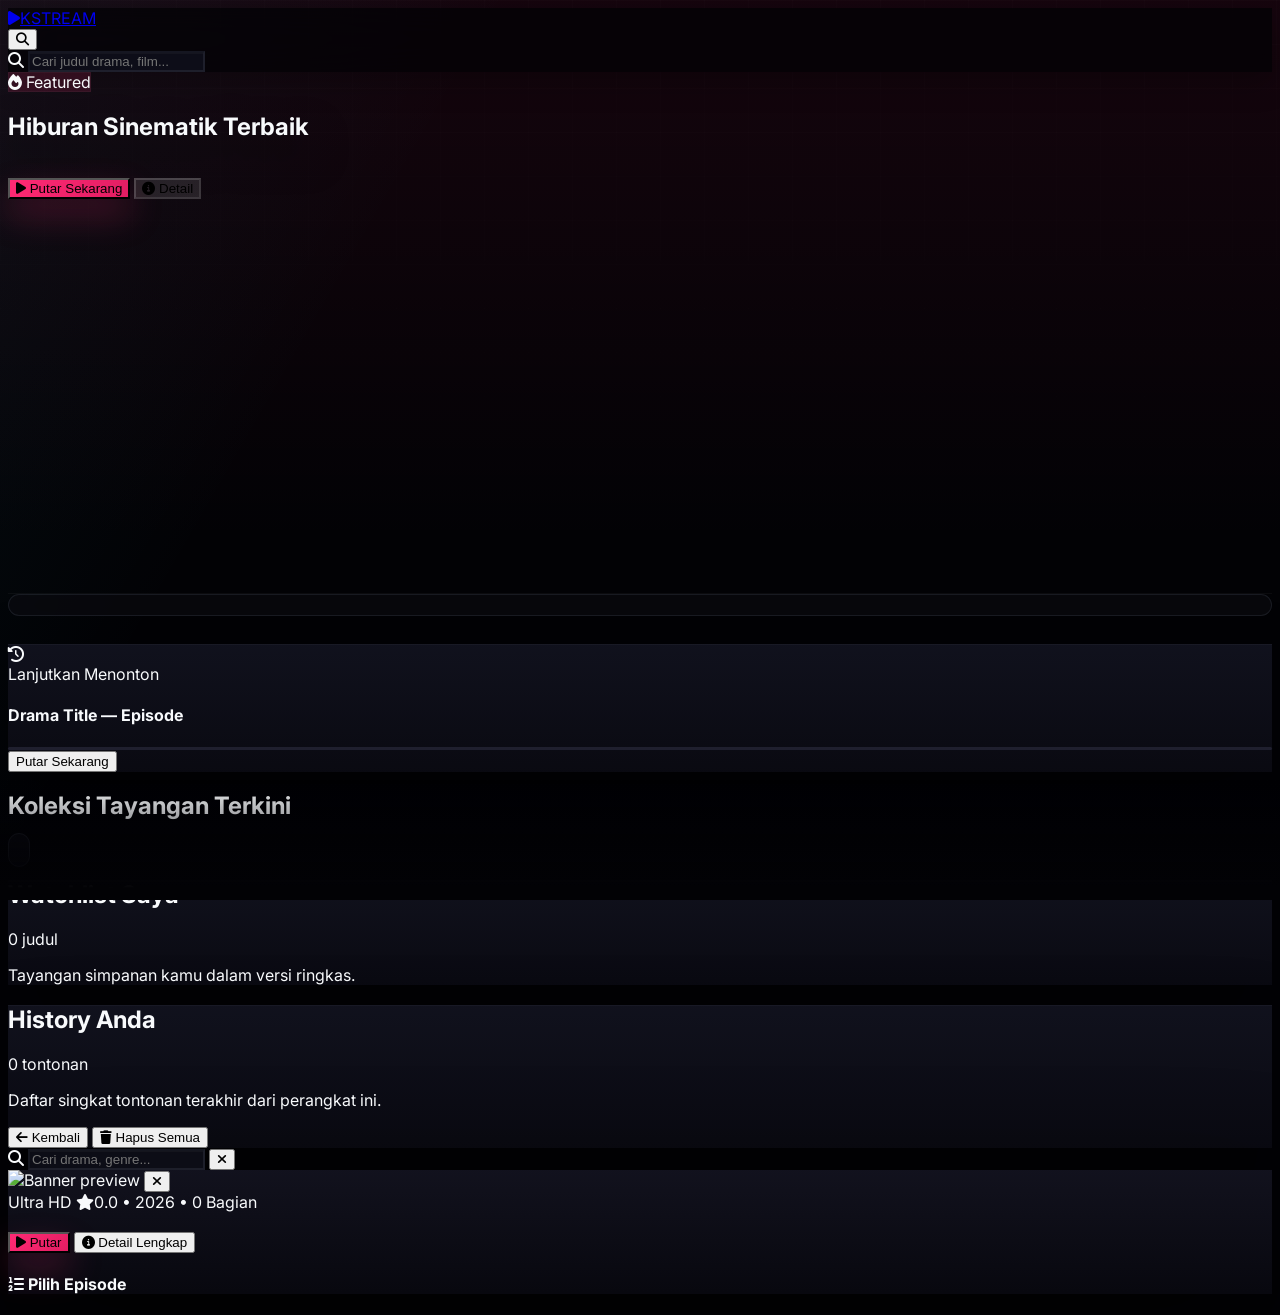
==== commit beeb4fe8: "Update index.html" ====
--- a/index.html
+++ b/index.html
@@ -1,703 +1,2104 @@
-<!DOCTYPE html>
+<!doctype html>
 <html lang="id" class="scroll-smooth">
-<head>
-    <meta charset="UTF-8">
-    <meta name="viewport" content="width=device-width, initial-scale=1.0">
-    <meta name="description" content="K-STREAM adalah platform OTT premium untuk menonton drama, film, dan serial dengan antarmuka sinematik, update real-time, dan tanpa iklan.">
+  <head>
+    <meta charset="UTF-8" />
+    <meta name="viewport" content="width=device-width, initial-scale=1.0" />
+    <meta
+      name="description"
+      content="K-STREAM adalah platform OTT premium untuk menonton drama, film, dan serial dengan antarmuka sinematik, update real-time, dan tanpa iklan."
+    />
     <title>K-STREAM — Premium OTT Streaming Platform</title>
-    
-    <link rel="manifest" href="./manifest.json">
-    <meta name="theme-color" content="#020205">
-    <link rel="dns-prefetch" href="//cdn.tailwindcss.com">
-    <link rel="dns-prefetch" href="//cdnjs.cloudflare.com">
-    <link rel="dns-prefetch" href="//cdn.jsdelivr.net">
-    <link rel="preconnect" href="https://rycwiryndaudzebxzulw.supabase.co">
-    
+    <link rel="manifest" href="./manifest.json" />
+    <meta name="theme-color" content="#020205" />
+    <link rel="dns-prefetch" href="//cdn.tailwindcss.com" />
+    <link rel="dns-prefetch" href="//cdnjs.cloudflare.com" />
+    <link rel="dns-prefetch" href="//cdn.jsdelivr.net" />
+    <link rel="preconnect" href="https://rycwiryndaudzebxzulw.supabase.co" />
     <script src="https://cdn.tailwindcss.com"></script>
     <script>
-        tailwind.config = {
-            theme: {
-                extend: {
-                    fontFamily: { sans: ['Inter', 'sans-serif'] },
-                    colors: {
-                        brand: { DEFAULT: '#ff2a74', hover: '#e11d62', glow: 'rgba(255, 42, 116, 0.4)' },
-                        dark: { bg: '#020205', surface: '#0d0d14', border: '#1f1f2e', muted: '#64748b' }
-                    }
-                }
-            }
-        }
+      tailwind.config = {
+        theme: {
+          extend: {
+            fontFamily: { sans: ["Inter", "sans-serif"] },
+            colors: {
+              brand: {
+                DEFAULT: "#ff2a74",
+                hover: "#e11d62",
+                glow: "rgba(255, 42, 116, 0.4)",
+              },
+              dark: {
+                bg: "#020205",
+                surface: "#0d0d14",
+                border: "#1f1f2e",
+                muted: "#64748b",
+              },
+            },
+          },
+        },
+      };
     </script>
-    <link rel="preconnect" href="https://fonts.googleapis.com">
-    <link rel="preconnect" href="https://fonts.gstatic.com" crossorigin>
-    <link href="https://fonts.googleapis.com/css2?family=Inter:wght@300;400;500;600;700;800&display=swap" rel="stylesheet">
-    <link rel="preload" href="https://cdnjs.cloudflare.com/ajax/libs/font-awesome/6.4.0/css/all.min.css" as="style" onload="this.onload=null;this.rel='stylesheet'">
-    <noscript><link rel="stylesheet" href="https://cdnjs.cloudflare.com/ajax/libs/font-awesome/6.4.0/css/all.min.css"></noscript>
+    <link rel="preconnect" href="https://fonts.googleapis.com" />
+    <link rel="preconnect" href="https://fonts.gstatic.com" crossorigin />
+    <link
+      href="https://fonts.googleapis.com/css2?family=Inter:wght@300;400;500;600;700;800&display=swap"
+      rel="stylesheet"
+    />
+    <link
+      rel="preload"
+      href="https://cdnjs.cloudflare.com/ajax/libs/font-awesome/6.4.0/css/all.min.css"
+      as="style"
+      onload="
+        this.onload = null;
+        this.rel = 'stylesheet';
+      "
+    />
+    <noscript>
+      <link
+        rel="stylesheet"
+        href="https://cdnjs.cloudflare.com/ajax/libs/font-awesome/6.4.0/css/all.min.css"
+      />
+    </noscript>
     <style>
-        body { background-color: #020205; color: #f8fafc; -webkit-tap-highlight-color: transparent; }
-        .glass-nav { background: rgba(2, 2, 5, 0.85); backdrop-filter: blur(20px); -webkit-backdrop-filter: blur(20px); }
-        .premium-shadow:hover { box-shadow: 0 15px 30px rgba(255, 42, 116, 0.15); }
-        .no-scrollbar::-webkit-scrollbar { display: none; }
-        .no-scrollbar { -ms-overflow-style: none; scrollbar-width: none; }
-        .line-clamp-2 { display: -webkit-box; line-clamp: 2; -webkit-line-clamp: 2; -webkit-box-orient: vertical; overflow: hidden; }
-
-        /* ===== TOAST NOTIFICATION ===== */
-        #toast-container { position: fixed; bottom: 80px; right: 16px; z-index: 9999; display: flex; flex-direction: column; gap: 8px; pointer-events: none; }
-        @media (min-width: 768px) { #toast-container { bottom: 24px; } }
-        .toast {
-            display: flex; align-items: center; gap: 10px;
-            background: #0d0d14; border: 1px solid #1f1f2e;
-            padding: 12px 16px; border-radius: 14px;
-            font-size: 12px; font-weight: 600; color: #f8fafc;
-            box-shadow: 0 8px 24px rgba(0,0,0,0.5);
-            animation: toastIn 0.35s cubic-bezier(0.34,1.56,0.64,1) forwards;
-            pointer-events: auto; min-width: 220px; max-width: 320px;
-        }
-        .toast.hiding { animation: toastOut 0.25s ease forwards; }
-        .toast-icon { width: 28px; height: 28px; border-radius: 8px; display: flex; align-items: center; justify-content: center; font-size: 12px; flex-shrink: 0; }
-        .toast-info { color: #ff2a74; }
-        @keyframes toastIn { from { opacity:0; transform: translateX(40px) scale(0.9); } to { opacity:1; transform: translateX(0) scale(1); } }
-        @keyframes toastOut { from { opacity:1; transform: translateX(0) scale(1); } to { opacity:0; transform: translateX(40px) scale(0.9); } }
-
-        /* ===== SKELETON LOADING ===== */
-        .skeleton { background: linear-gradient(90deg, #0d0d14 25%, #1f1f2e 50%, #0d0d14 75%); background-size: 200% 100%; animation: shimmer 1.5s infinite; border-radius: 8px; }
-        @keyframes shimmer { 0% { background-position: 200% 0; } 100% { background-position: -200% 0; } }
-        .skeleton-card { background: #0d0d14; border: 1px solid #1f1f2e; border-radius: 16px; overflow: hidden; padding: 6px; }
-        .skeleton-poster { width: 100%; aspect-ratio: 3/4; border-radius: 12px; }
-        .skeleton-line { height: 10px; margin-top: 8px; border-radius: 6px; }
-        .skeleton-line-short { width: 60%; }
-
-        /* ===== BOTTOM NAV MOBILE ===== */
-        #bottom-nav { display: none; }
-        @media (max-width: 767px) {
-            #bottom-nav { display: flex; position: fixed; bottom: 0; left: 0; right: 0; z-index: 50; background: rgba(13,13,20,0.96); backdrop-filter: blur(20px); border-top: 1px solid #1f1f2e; padding: 8px 0 max(8px, env(safe-area-inset-bottom)); justify-content: space-around; align-items: center; }
-            body { padding-bottom: 64px; }
-        }
-        .bottom-nav-btn { display: flex; flex-direction: column; align-items: center; gap: 3px; padding: 6px 16px; border-radius: 12px; font-size: 10px; font-weight: 600; color: #64748b; transition: color 0.2s; background: none; border: none; cursor: pointer; width: 33.333%; }
-        .bottom-nav-btn.active { color: #ff2a74; }
-        .bottom-nav-btn i { font-size: 18px; }
-
-        /* ===== HERO FEATURE ROTATOR ===== */
-        .hero-slide { position: absolute; inset: 0; opacity: 0; transition: opacity 0.8s ease; }
-        .hero-slide.active { opacity: 1; }
-        .hero-dot { width: 6px; height: 6px; border-radius: 50%; background: rgba(255,255,255,0.3); transition: all 0.3s; cursor: pointer; border: none; }
-        .hero-dot.active { background: #ff2a74; width: 18px; border-radius: 10px; }
-
-        /* ===== PROGRESS BAR EPISODE ===== */
-        .eps-btn-watched { position: relative; overflow: hidden; }
-        .eps-btn-watched::after { content: ''; position: absolute; bottom: 0; left: 0; right: 0; height: 3px; background: #ff2a74; border-radius: 0 0 6px 6px; }
-        .eps-progress-bar { height: 3px; background: #1f1f2e; border-radius: 2px; margin-top: 4px; overflow: hidden; }
-        .eps-progress-fill { height: 100%; background: #ff2a74; border-radius: 2px; transition: width 0.3s; }
-
-        /* ===== DETAIL PAGE ===== */
-        #detail-page { display: none; position: fixed; inset: 0; z-index: 200; background: #020205; overflow-y: auto; }
-
-        /* ===== VISUAL REFRESH ===== */
-        :root {
-            --stroke-soft: rgba(148, 163, 184, 0.12);
-            --cyan: #22d3ee;
+      :root {
+        --stroke-soft: rgba(148, 163, 184, 0.12);
+        --cyan: #22d3ee;
+      }
+      body {
+        background:
+          linear-gradient(
+            180deg,
+            rgba(255, 42, 116, 0.08) 0%,
+            rgba(2, 2, 5, 0) 34rem
+          ),
+          linear-gradient(120deg, rgba(34, 211, 238, 0.055), transparent 28rem),
+          #020205;
+        color: #f8fafc;
+        font-family: Inter, sans-serif;
+        text-rendering: optimizeLegibility;
+        -webkit-tap-highlight-color: transparent;
+      }
+      body::before {
+        content: "";
+        position: fixed;
+        inset: 0;
+        pointer-events: none;
+        z-index: -1;
+        background-image:
+          linear-gradient(rgba(255, 255, 255, 0.025) 1px, transparent 1px),
+          linear-gradient(90deg, rgba(255, 255, 255, 0.02) 1px, transparent 1px);
+        background-size: 44px 44px;
+        mask-image: linear-gradient(
+          to bottom,
+          rgba(0, 0, 0, 0.6),
+          transparent 58%
+        );
+      }
+      button,
+      a,
+      input {
+        touch-action: manipulation;
+      }
+      button:focus-visible,
+      a:focus-visible,
+      input:focus-visible {
+        outline: 3px solid rgba(255, 42, 116, 0.55);
+        outline-offset: 3px;
+      }
+      .skip-link {
+        position: fixed;
+        top: 8px;
+        left: 8px;
+        z-index: 99999;
+        background: #ff2a74;
+        color: #fff;
+        padding: 10px 14px;
+        border-radius: 12px;
+        font-size: 12px;
+        font-weight: 800;
+        transform: translateY(-140%);
+        transition: transform 0.2s ease;
+      }
+      .skip-link:focus {
+        transform: translateY(0);
+      }
+      .glass-nav {
+        background: rgba(2, 2, 5, 0.72);
+        border-color: var(--stroke-soft);
+        box-shadow: 0 10px 30px rgba(0, 0, 0, 0.28);
+        backdrop-filter: blur(20px);
+        -webkit-backdrop-filter: blur(20px);
+      }
+      .desktop-nav-btn {
+        display: inline-flex;
+        align-items: center;
+        gap: 7px;
+        padding: 10px 14px;
+        border-radius: 999px;
+        border: 1px solid rgba(148, 163, 184, 0.12);
+        background: rgba(13, 13, 20, 0.62);
+        color: #94a3b8;
+        font-size: 12px;
+        font-weight: 800;
+        transition: all 0.2s ease;
+        white-space: nowrap;
+      }
+      .desktop-nav-btn:hover {
+        color: #fff;
+        border-color: rgba(255, 42, 116, 0.35);
+        background: rgba(255, 42, 116, 0.1);
+      }
+      .desktop-nav-btn.active {
+        color: #fff;
+        background: linear-gradient(
+          135deg,
+          rgba(255, 42, 116, 0.28),
+          rgba(225, 29, 98, 0.18)
+        );
+        border-color: rgba(255, 42, 116, 0.45);
+      }
+      #search-input,
+      #mobile-search-input {
+        background: rgba(15, 16, 28, 0.82);
+        border-color: var(--stroke-soft);
+        box-shadow: inset 0 1px 0 rgba(255, 255, 255, 0.03);
+      }
+      #search-input:focus,
+      #mobile-search-input:focus {
+        box-shadow:
+          0 0 0 4px rgba(255, 42, 116, 0.1),
+          inset 0 1px 0 rgba(255, 255, 255, 0.04);
+      }
+      .no-scrollbar::-webkit-scrollbar {
+        display: none;
+      }
+      .no-scrollbar {
+        -ms-overflow-style: none;
+        scrollbar-width: none;
+      }
+      .line-clamp-2 {
+        display: -webkit-box;
+        line-clamp: 2;
+        -webkit-line-clamp: 2;
+        -webkit-box-orient: vertical;
+        overflow: hidden;
+      }
+      #toast-container {
+        position: fixed;
+        bottom: 80px;
+        right: 16px;
+        z-index: 9999;
+        display: flex;
+        flex-direction: column;
+        gap: 8px;
+        pointer-events: none;
+      }
+      @media (min-width: 768px) {
+        #toast-container {
+          bottom: 24px;
+        }
+      }
+      .toast {
+        display: flex;
+        align-items: center;
+        gap: 10px;
+        background: #0d0d14;
+        border: 1px solid #1f1f2e;
+        padding: 12px 16px;
+        border-radius: 14px;
+        font-size: 12px;
+        font-weight: 600;
+        color: #f8fafc;
+        box-shadow: 0 8px 24px rgba(0, 0, 0, 0.5);
+        animation: toastIn 0.35s cubic-bezier(0.34, 1.56, 0.64, 1) forwards;
+        pointer-events: auto;
+        min-width: 220px;
+        max-width: 320px;
+      }
+      .toast.hiding {
+        animation: toastOut 0.25s ease forwards;
+      }
+      .toast-info {
+        color: #ff2a74;
+      }
+      .toast-success {
+        border-color: rgba(34, 197, 94, 0.35);
+      }
+      .toast-warning {
+        border-color: rgba(234, 179, 8, 0.35);
+      }
+      .toast-error {
+        border-color: rgba(239, 68, 68, 0.35);
+      }
+      @keyframes toastIn {
+        from {
+          opacity: 0;
+          transform: translateX(40px) scale(0.9);
+        }
+        to {
+          opacity: 1;
+          transform: translateX(0) scale(1);
+        }
+      }
+      @keyframes toastOut {
+        from {
+          opacity: 1;
+          transform: translateX(0) scale(1);
+        }
+        to {
+          opacity: 0;
+          transform: translateX(40px) scale(0.9);
+        }
+      }
+      .skeleton {
+        background: linear-gradient(
+          90deg,
+          #0d0d14 25%,
+          #1f1f2e 50%,
+          #0d0d14 75%
+        );
+        background-size: 200% 100%;
+        animation: shimmer 1.5s infinite;
+        border-radius: 8px;
+      }
+      @keyframes shimmer {
+        0% {
+          background-position: 200% 0;
+        }
+        100% {
+          background-position: -200% 0;
+        }
+      }
+      .skeleton-card {
+        background: #0d0d14;
+        border: 1px solid #1f1f2e;
+        border-radius: 16px;
+        overflow: hidden;
+        padding: 6px;
+      }
+      .skeleton-poster {
+        width: 100%;
+        aspect-ratio: 3/4;
+        border-radius: 12px;
+      }
+      .skeleton-line {
+        height: 10px;
+        margin-top: 8px;
+        border-radius: 6px;
+      }
+      .skeleton-line-short {
+        width: 60%;
+      }
+      #bottom-nav {
+        display: none;
+      }
+      @media (max-width: 767px) {
+        #bottom-nav {
+          display: flex;
+          position: fixed;
+          bottom: 0;
+          left: 0;
+          right: 0;
+          z-index: 50;
+          background: rgba(13, 13, 20, 0.96);
+          backdrop-filter: blur(20px);
+          border-top: 1px solid #1f1f2e;
+          padding: 8px 0 max(8px, env(safe-area-inset-bottom));
+          justify-content: space-around;
+          align-items: center;
+          box-shadow: 0 -18px 42px rgba(0, 0, 0, 0.42);
         }
         body {
-            background: linear-gradient(180deg, rgba(255,42,116,0.08) 0%, rgba(2,2,5,0) 34rem), linear-gradient(120deg, rgba(34,211,238,0.055), transparent 28rem), #020205;
-            text-rendering: optimizeLegibility;
-        }
-        body::before {
-            content: ''; position: fixed; inset: 0; pointer-events: none; z-index: -1;
-            background-image: linear-gradient(rgba(255,255,255,0.025) 1px, transparent 1px), linear-gradient(90deg, rgba(255,255,255,0.02) 1px, transparent 1px);
-            background-size: 44px 44px; mask-image: linear-gradient(to bottom, rgba(0,0,0,0.6), transparent 58%);
-        }
-        .glass-nav { background: rgba(2, 2, 5, 0.72); border-color: var(--stroke-soft); box-shadow: 0 10px 30px rgba(0,0,0,0.28); }
-        #search-input, #mobile-search-input { background: rgba(15, 16, 28, 0.82); border-color: var(--stroke-soft); box-shadow: inset 0 1px 0 rgba(255,255,255,0.03); }
-        #search-input:focus, #mobile-search-input:focus { box-shadow: 0 0 0 4px rgba(255,42,116,0.10), inset 0 1px 0 rgba(255,255,255,0.04); }
-        #hero-banner { height: 58vh; min-height: 500px; width: 100%; max-width: 80rem; margin-left: auto; margin-right: auto; border-color: var(--stroke-soft); box-shadow: inset 0 -1px 0 rgba(255,255,255,0.04); }
-        #hero-banner::after { content: ''; position: absolute; inset: auto 0 0; height: 120px; background: linear-gradient(to top, #020205 10%, transparent); z-index: 11; pointer-events: none; }
-        .hero-slide img { opacity: 0.42 !important; filter: saturate(1.08) contrast(1.06) brightness(0.92); }
-        #hero-title { text-shadow: 0 18px 42px rgba(0,0,0,0.72); }
-        #hero-badge { background: rgba(255,42,116,0.14); border-color: rgba(255,42,116,0.28); box-shadow: 0 0 0 1px rgba(255,255,255,0.03) inset; }
-        #hero-play-btn, #modal-play-btn, #detail-play-btn { background: linear-gradient(135deg, #ff2a74, #e11d62); box-shadow: 0 16px 34px rgba(255,42,116,0.25); }
-        #hero-play-btn:hover, #modal-play-btn:hover, #detail-play-btn:hover { transform: translateY(-1px); box-shadow: 0 20px 42px rgba(255,42,116,0.32); }
-        #hero-info-btn { background: rgba(255,255,255,0.10); border-color: rgba(255,255,255,0.16); backdrop-filter: blur(16px); }
-        #hero-info-btn:hover { background: rgba(255,255,255,0.16); }
-        .hero-dot { height: 7px; width: 7px; background: rgba(255,255,255,0.36); position: relative; }
-        .hero-dot::after { content: ''; position: absolute; top: -12px; right: -12px; bottom: -12px; left: -12px; }
-        .hero-dot.active { width: 28px; background: linear-gradient(90deg, #ff2a74, #22d3ee); }
-        #genre-chips-row { padding: 10px; margin-bottom: 28px; border: 1px solid var(--stroke-soft); border-radius: 18px; background: rgba(13,13,20,0.54); backdrop-filter: blur(18px); }
-        #continue-watching { background: linear-gradient(180deg, rgba(17,18,30,0.96), rgba(10,10,18,0.96)); border-color: var(--stroke-soft); box-shadow: 0 24px 70px rgba(0,0,0,0.32), inset 0 1px 0 rgba(255,255,255,0.035); }
-        .premium-shadow { background: linear-gradient(180deg, rgba(18,18,30,0.94), rgba(10,10,18,0.96)) !important; border: 1px solid var(--stroke-soft); box-shadow: 0 10px 30px rgba(0,0,0,0.20); }
-        .premium-shadow:hover { transform: translateY(-4px); border-color: rgba(255,42,116,0.28); box-shadow: 0 24px 48px rgba(0,0,0,0.34), 0 16px 36px rgba(255,42,116,0.10); }
-        .poster-shell { border-radius: 16px !important; border-color: rgba(255,255,255,0.10) !important; box-shadow: inset 0 1px 0 rgba(255,255,255,0.05); position: relative;}
-        .poster-shell::after { content: ''; position: absolute; inset: 0; pointer-events: none; background: linear-gradient(to bottom, rgba(255,255,255,0.08), transparent 24%, rgba(2,2,5,0.18)); }
-        #catalog-count { border: 1px solid var(--stroke-soft); background: rgba(13,13,20,0.64); border-radius: 999px; padding: 6px 10px; }
-        .eps-progress-fill { background: linear-gradient(90deg, #ff2a74, #22d3ee); }
-        #preview-modal { background: linear-gradient(180deg, rgba(18,18,30,0.98), rgba(8,8,15,0.98)); border-color: rgba(255,255,255,0.12); box-shadow: 0 40px 120px rgba(0,0,0,0.66); }
-        #preview-modal-overlay { background: rgba(0,0,0,0.78); }
-        #detail-page { background: linear-gradient(180deg, rgba(255,42,116,0.06), transparent 360px), #020205; }
-        #detail-progress-list > div { background: rgba(13,13,20,0.82) !important; border-color: var(--stroke-soft) !important; }
-        #bottom-nav { box-shadow: 0 -18px 42px rgba(0,0,0,0.42); }
-        .bottom-nav-btn.active { background: rgba(255,42,116,0.10); }
-
-        /* ===== MOTION ===== */
-        @keyframes fadeUp { from { opacity: 0; transform: translateY(18px); } to { opacity: 1; transform: translateY(0); } }
-        @keyframes cardReveal { from { opacity: 0; transform: translateY(16px) scale(0.98); filter: blur(4px); } to { opacity: 1; transform: translateY(0) scale(1); filter: blur(0); } }
-        @keyframes heroKenBurns { from { transform: scale(1.01) translate3d(0,0,0); } to { transform: scale(1.035) translate3d(-0.5%, -0.3%, 0); } }
-        #hero-badge, #hero-title, #hero-meta, #hero-synopsis, #hero-banner .flex.items-center.gap-3, #hero-dots { animation: fadeUp 0.7s ease both; }
-        .hero-slide.active img { animation: heroKenBurns 9s ease-out forwards; will-change: transform; }
-        .premium-shadow { animation: cardReveal 0.48s ease both; will-change: transform, opacity; }
-        .poster-shell img { transition: transform 0.65s cubic-bezier(0.22, 1, 0.36, 1), filter 0.45s ease; }
-        .premium-shadow:hover .poster-shell img { transform: scale(1.075); filter: saturate(1.12) contrast(1.04); }
-        #preview-modal:not(.hidden) { animation: modalIn 0.26s cubic-bezier(0.22, 1, 0.36, 1) both; }
-
-        @media (max-width: 767px) {
-            #hero-banner { height: 48vh; min-height: 420px; max-width: none; }
-            .premium-shadow:hover { transform: none; }
-            .poster-actions { opacity: 1; transform: none; pointer-events: auto; }
-            .poster-action-btn { height: 32px; min-width: 32px; font-size: 10px; }
-            .hero-slide.active img, #hero-play-btn, #modal-play-btn, #detail-play-btn { animation: none; }
-            .premium-shadow { animation: none; content-visibility: auto; contain-intrinsic-size: 260px 420px; }
-        }
+          padding-bottom: 64px;
+        }
+      }
+      .bottom-nav-btn {
+        display: flex;
+        flex-direction: column;
+        align-items: center;
+        gap: 3px;
+        padding: 6px 8px;
+        border-radius: 12px;
+        font-size: 10px;
+        font-weight: 600;
+        color: #64748b;
+        transition:
+          color 0.2s,
+          background 0.2s;
+        background: none;
+        border: none;
+        cursor: pointer;
+        width: 25%;
+      }
+      .bottom-nav-btn.active {
+        color: #ff2a74;
+        background: rgba(255, 42, 116, 0.1);
+      }
+      .bottom-nav-btn i {
+        font-size: 18px;
+      }
+      #hero-banner {
+        height: 58vh;
+        min-height: 500px;
+        width: 100%;
+        max-width: 80rem;
+        margin-left: auto;
+        margin-right: auto;
+        border-color: var(--stroke-soft);
+        box-shadow: inset 0 -1px 0 rgba(255, 255, 255, 0.04);
+      }
+      #hero-banner::after {
+        content: "";
+        position: absolute;
+        inset: auto 0 0;
+        height: 120px;
+        background: linear-gradient(to top, #020205 10%, transparent);
+        z-index: 11;
+        pointer-events: none;
+      }
+      .hero-slide {
+        position: absolute;
+        inset: 0;
+        opacity: 0;
+        transition: opacity 0.8s ease;
+      }
+      .hero-slide.active {
+        opacity: 1;
+      }
+      .hero-slide img {
+        opacity: 0.42 !important;
+        filter: saturate(1.08) contrast(1.06) brightness(0.92);
+      }
+      #hero-title {
+        text-shadow: 0 18px 42px rgba(0, 0, 0, 0.72);
+      }
+      #hero-badge {
+        background: rgba(255, 42, 116, 0.14);
+        border-color: rgba(255, 42, 116, 0.28);
+        box-shadow: 0 0 0 1px rgba(255, 255, 255, 0.03) inset;
+      }
+      #hero-play-btn,
+      #modal-play-btn,
+      #detail-play-btn {
+        background: linear-gradient(135deg, #ff2a74, #e11d62);
+        box-shadow: 0 16px 34px rgba(255, 42, 116, 0.25);
+      }
+      #hero-play-btn:hover,
+      #modal-play-btn:hover,
+      #detail-play-btn:hover {
+        transform: translateY(-1px);
+        box-shadow: 0 20px 42px rgba(255, 42, 116, 0.32);
+      }
+      #hero-info-btn {
+        background: rgba(255, 255, 255, 0.1);
+        border-color: rgba(255, 255, 255, 0.16);
+        backdrop-filter: blur(16px);
+      }
+      #hero-info-btn:hover {
+        background: rgba(255, 255, 255, 0.16);
+      }
+      .hero-dot {
+        height: 7px;
+        width: 7px;
+        border-radius: 50%;
+        background: rgba(255, 255, 255, 0.36);
+        position: relative;
+        transition: all 0.3s;
+        cursor: pointer;
+        border: none;
+      }
+      .hero-dot::after {
+        content: "";
+        position: absolute;
+        top: -12px;
+        right: -12px;
+        bottom: -12px;
+        left: -12px;
+      }
+      .hero-dot.active {
+        width: 28px;
+        border-radius: 10px;
+        background: linear-gradient(90deg, #ff2a74, #22d3ee);
+      }
+      #genre-chips-row {
+        padding: 10px;
+        margin-bottom: 28px;
+        border: 1px solid var(--stroke-soft);
+        border-radius: 18px;
+        background: rgba(13, 13, 20, 0.54);
+        backdrop-filter: blur(18px);
+      }
+      #continue-watching,
+      .panel-card {
+        background: linear-gradient(
+          180deg,
+          rgba(17, 18, 30, 0.96),
+          rgba(10, 10, 18, 0.96)
+        );
+        border-color: var(--stroke-soft);
+        box-shadow:
+          0 24px 70px rgba(0, 0, 0, 0.32),
+          inset 0 1px 0 rgba(255, 255, 255, 0.035);
+      }
+      .premium-shadow {
+        background: linear-gradient(
+          180deg,
+          rgba(18, 18, 30, 0.94),
+          rgba(10, 10, 18, 0.96)
+        ) !important;
+        border: 1px solid var(--stroke-soft);
+        box-shadow: 0 10px 30px rgba(0, 0, 0, 0.2);
+        content-visibility: auto;
+        contain-intrinsic-size: 260px 420px;
+      }
+      .premium-shadow:hover {
+        transform: translateY(-4px);
+        border-color: rgba(255, 42, 116, 0.28);
+        box-shadow:
+          0 24px 48px rgba(0, 0, 0, 0.34),
+          0 16px 36px rgba(255, 42, 116, 0.1);
+      }
+      .poster-shell {
+        border-radius: 16px !important;
+        border-color: rgba(255, 255, 255, 0.1) !important;
+        box-shadow: inset 0 1px 0 rgba(255, 255, 255, 0.05);
+        position: relative;
+      }
+      .poster-shell::after {
+        content: "";
+        position: absolute;
+        inset: 0;
+        pointer-events: none;
+        background: linear-gradient(
+          to bottom,
+          rgba(255, 255, 255, 0.08),
+          transparent 24%,
+          rgba(2, 2, 5, 0.18)
+        );
+      }
+      .poster-actions {
+        position: absolute;
+        inset: auto 10px 10px 10px;
+        z-index: 25;
+        display: flex;
+        gap: 8px;
+        opacity: 0;
+        transform: translateY(10px);
+        pointer-events: none;
+        transition:
+          opacity 0.25s ease,
+          transform 0.25s ease;
+      }
+      .poster-shell:hover .poster-actions,
+      .poster-shell:focus-within .poster-actions {
+        opacity: 1;
+        transform: translateY(0);
+        pointer-events: auto;
+      }
+      .poster-action-btn {
+        min-height: 38px;
+        min-width: 38px;
+        padding: 0 12px;
+        border-radius: 12px;
+        background: rgba(2, 2, 5, 0.82);
+        border: 1px solid rgba(255, 255, 255, 0.14);
+        color: #fff;
+        font-size: 11px;
+        font-weight: 800;
+        backdrop-filter: blur(12px);
+      }
+      .poster-action-btn.primary {
+        background: linear-gradient(135deg, #ff2a74, #e11d62);
+        border-color: rgba(255, 42, 116, 0.45);
+      }
+      #catalog-count {
+        border: 1px solid var(--stroke-soft);
+        background: rgba(13, 13, 20, 0.64);
+        border-radius: 999px;
+        padding: 6px 10px;
+      }
+      .eps-progress-bar {
+        height: 3px;
+        background: #1f1f2e;
+        border-radius: 2px;
+        margin-top: 4px;
+        overflow: hidden;
+      }
+      .eps-progress-fill {
+        height: 100%;
+        background: linear-gradient(90deg, #ff2a74, #22d3ee);
+        border-radius: 2px;
+        transition: width 0.3s;
+      }
+      #detail-page {
+        display: none;
+        position: fixed;
+        inset: 0;
+        z-index: 200;
+        overflow-y: auto;
+        background:
+          linear-gradient(180deg, rgba(255, 42, 116, 0.06), transparent 360px),
+          #020205;
+      }
+      #detail-progress-list > div {
+        background: rgba(13, 13, 20, 0.82) !important;
+        border-color: var(--stroke-soft) !important;
+      }
+      #preview-modal {
+        background: linear-gradient(
+          180deg,
+          rgba(18, 18, 30, 0.98),
+          rgba(8, 8, 15, 0.98)
+        );
+        border-color: rgba(255, 255, 255, 0.12);
+        box-shadow: 0 40px 120px rgba(0, 0, 0, 0.66);
+      }
+      #preview-modal-overlay {
+        background: rgba(0, 0, 0, 0.78);
+      }
+      .history-card {
+        background:
+          linear-gradient(135deg, rgba(34, 211, 238, 0.055), transparent 42%),
+          linear-gradient(180deg, rgba(18, 18, 30, 0.96), rgba(8, 8, 15, 0.96));
+        border: 1px solid var(--stroke-soft);
+        box-shadow: 0 18px 46px rgba(0, 0, 0, 0.26);
+      }
+      .mini-watchlist-card .poster-shell {
+        border-radius: 14px !important;
+      }
+      .mini-watchlist-card .poster-shell img {
+        aspect-ratio: 3 / 4;
+      }
+      .mini-watchlist-card .p-2 {
+        padding: 0.5rem 0.15rem 0 0.15rem;
+      }
+      .mini-watchlist-card h3,
+      .mini-watchlist-card button {
+        font-size: 0.8rem;
+        line-height: 1.35;
+      }
+      .history-mini-list {
+        display: flex;
+        flex-direction: column;
+        gap: 0.75rem;
+      }
+      .history-mini-card {
+        background: rgba(8, 9, 16, 0.78);
+        border: 1px solid rgba(148, 163, 184, 0.1);
+        border-radius: 18px;
+        padding: 0.9rem;
+      }
+      .history-mini-card:hover {
+        border-color: rgba(34, 211, 238, 0.26);
+        background: rgba(13, 14, 24, 0.96);
+      }
+      .history-text-list {
+        display: flex;
+        flex-direction: column;
+        gap: 0.6rem;
+      }
+      .history-text-card {
+        background: rgba(8, 9, 16, 0.45);
+        border: 1px solid rgba(148, 163, 184, 0.06);
+        border-radius: 14px;
+        padding: 0.65rem 0.75rem;
+      }
+      .history-text-card:hover {
+        border-color: rgba(255, 42, 116, 0.12);
+      }
+      .history-text-card .play-mini {
+        min-width: 52px;
+        padding: 0.42rem 0.62rem;
+      }
+      .watchlist-tight .poster-shell {
+        border-radius: 10px !important;
+      }
+      .watchlist-tight .poster-shell::after {
+        background: none;
+      }
+      .watchlist-tight .p-2 {
+        padding: 0.3rem 0 0 0;
+      }
+      .watchlist-tight .poster-actions {
+        display: none;
+      }
+      .watchlist-tight h3 {
+        font-size: 0.7rem;
+        line-height: 1.25;
+      }
+      @keyframes fadeUp {
+        from {
+          opacity: 0;
+          transform: translateY(18px);
+        }
+        to {
+          opacity: 1;
+          transform: translateY(0);
+        }
+      }
+      @keyframes cardReveal {
+        from {
+          opacity: 0;
+          transform: translateY(16px) scale(0.98);
+          filter: blur(4px);
+        }
+        to {
+          opacity: 1;
+          transform: translateY(0) scale(1);
+          filter: blur(0);
+        }
+      }
+      @keyframes heroKenBurns {
+        from {
+          transform: scale(1.01) translate3d(0, 0, 0);
+        }
+        to {
+          transform: scale(1.035) translate3d(-0.5%, -0.3%, 0);
+        }
+      }
+      #hero-badge,
+      #hero-title,
+      #hero-meta,
+      #hero-synopsis,
+      #hero-banner .flex.items-center.gap-3,
+      #hero-dots {
+        animation: fadeUp 0.7s ease both;
+      }
+      .hero-slide.active img {
+        animation: heroKenBurns 9s ease-out forwards;
+        will-change: transform;
+      }
+      .premium-shadow {
+        animation: cardReveal 0.48s ease both;
+        will-change: transform, opacity;
+      }
+      .poster-shell img {
+        transition:
+          transform 0.65s cubic-bezier(0.22, 1, 0.36, 1),
+          filter 0.45s ease;
+      }
+      .premium-shadow:hover .poster-shell img {
+        transform: scale(1.075);
+        filter: saturate(1.12) contrast(1.04);
+      }
+      @media (max-width: 767px) {
+        #hero-banner {
+          height: 48vh;
+          min-height: 420px;
+          max-width: none;
+        }
+        .premium-shadow:hover {
+          transform: none;
+        }
+        .poster-actions {
+          opacity: 1;
+          transform: none;
+          pointer-events: auto;
+        }
+        .poster-action-btn {
+          height: 34px;
+          min-width: 34px;
+          font-size: 10px;
+        }
+        .hero-slide.active img,
+        #hero-play-btn,
+        #modal-play-btn,
+        #detail-play-btn {
+          animation: none;
+        }
+        .premium-shadow {
+          animation: none;
+        }
+      }
+      @media (prefers-reduced-motion: reduce) {
+        *,
+        *::before,
+        *::after {
+          animation-duration: 0.01ms !important;
+          animation-iteration-count: 1 !important;
+          scroll-behavior: auto !important;
+          transition-duration: 0.01ms !important;
+        }
+      }
     </style>
-</head>
-<body class="antialiased pt-20" id="app-body">
-
-<div id="toast-container"></div>
-
-<nav id="bottom-nav">
-    <button class="bottom-nav-btn active" id="bnav-home" onclick="bottomNavSwitch('home')">
-        <i class="fa-solid fa-house"></i>Home
-    </button>
-    <button class="bottom-nav-btn" id="bnav-search" onclick="bottomNavSwitch('search')">
-        <i class="fa-solid fa-magnifying-glass"></i>Cari
-    </button>
-    <button class="bottom-nav-btn" id="bnav-watchlist" onclick="bottomNavSwitch('watchlist')">
-        <i class="fa-solid fa-bookmark"></i>Watchlist
-    </button>
-</nav>
-
-<nav class="glass-nav fixed top-0 w-full z-50 border-b border-dark-border py-4" id="main-navbar">
-    <div class="max-w-7xl mx-auto px-4 md:px-6 flex flex-col md:flex-row md:items-center justify-between gap-4">
+  </head>
+  <body class="antialiased pt-20" id="app-body">
+    <a href="#main-content" class="skip-link">Lewati ke konten utama</a>
+    <div id="toast-container"></div>
+    <nav id="bottom-nav" aria-label="Navigasi bawah">
+      <button
+        class="bottom-nav-btn"
+        id="bnav-search"
+        onclick="switchView('search')"
+        aria-label="Buka pencarian"
+      >
+        <i class="fa-solid fa-magnifying-glass" aria-hidden="true"></i>Cari
+      </button>
+      <button
+        class="bottom-nav-btn"
+        id="bnav-history"
+        onclick="switchView('history')"
+        aria-label="Buka history anda"
+      >
+        <i class="fa-solid fa-clock-rotate-left" aria-hidden="true"></i>History
+      </button>
+      <button
+        class="bottom-nav-btn"
+        id="bnav-watchlist"
+        onclick="switchView('watchlist')"
+        aria-label="Buka watchlist"
+      >
+        <i class="fa-solid fa-bookmark" aria-hidden="true"></i>Watchlist
+      </button>
+    </nav>
+    <nav
+      class="glass-nav fixed top-0 w-full z-50 border-b border-dark-border py-4"
+      id="main-navbar"
+      aria-label="Navigasi utama"
+    >
+      <div
+        class="max-w-7xl mx-auto px-4 md:px-6 flex flex-col md:flex-row md:items-center justify-between gap-4"
+      >
         <div class="flex items-center justify-between w-full md:w-auto">
-            <a href="#" onclick="handleAdminEasterEgg(event)" class="text-xl md:text-2xl font-black tracking-wider text-white flex items-center gap-2">
-                <span class="text-brand"><i class="fa-solid fa-play mr-1"></i>K</span>STREAM
-            </a>
-            <div class="flex items-center gap-3 md:hidden">
-                <button onclick="toggleMobileSearch()" class="text-dark-muted hover:text-white p-2 text-lg">
-                    <i class="fa-solid fa-magnifying-glass" id="search-icon-mobile"></i>
-                </button>
+          <a
+            href="#"
+            onclick="handleAdminEasterEgg(event)"
+            class="text-xl md:text-2xl font-black tracking-wider text-white flex items-center gap-2"
+            aria-label="K-STREAM Home"
+          >
+            <span class="text-brand"
+              ><i class="fa-solid fa-play mr-1" aria-hidden="true"></i>K</span
+            >STREAM
+          </a>
+          <div class="flex items-center gap-3 md:hidden">
+            <button
+              onclick="toggleMobileSearch()"
+              class="text-dark-muted hover:text-white p-2 text-lg"
+              aria-label="Buka pencarian mobile"
+            >
+              <i
+                class="fa-solid fa-magnifying-glass"
+                id="search-icon-mobile"
+                aria-hidden="true"
+              ></i>
+            </button>
+          </div>
+        </div>
+        <div
+          id="search-wrapper"
+          class="relative flex-1 max-w-md w-full hidden md:block"
+        >
+          <span
+            class="absolute inset-y-0 left-0 flex items-center pl-4 text-dark-muted"
+          >
+            <i class="fa-solid fa-magnifying-glass" aria-hidden="true"></i>
+          </span>
+          <input
+            type="search"
+            id="search-input"
+            oninput="liveSearch()"
+            aria-label="Cari judul drama atau film"
+            placeholder="Cari judul drama, film..."
+            class="w-full bg-dark-surface border border-dark-border rounded-full py-2.5 pl-11 pr-4 text-sm text-white focus:outline-none focus:border-brand transition-all"
+          />
+        </div>
+      </div>
+    </nav>
+    <section
+      class="relative h-[45vh] md:h-[62vh] flex items-end overflow-hidden border-b border-dark-border"
+      id="hero-banner"
+      aria-label="Tayangan unggulan"
+    >
+      <div class="absolute inset-0 z-0" id="hero-slides-container">
+        <div
+          class="absolute inset-0 bg-gradient-to-r from-dark-bg via-dark-bg/70 to-transparent z-10"
+        ></div>
+        <div
+          class="absolute inset-0 bg-gradient-to-t from-dark-bg via-transparent to-transparent z-10"
+        ></div>
+      </div>
+      <div
+        class="relative z-20 max-w-7xl mx-auto px-4 md:px-6 w-full pb-8 md:pb-12"
+      >
+        <span
+          id="hero-badge"
+          class="inline-flex items-center gap-1.5 px-2.5 py-1 rounded-full text-[10px] md:text-xs font-bold bg-brand/10 text-brand border border-brand/20 uppercase mb-3"
+        >
+          <i
+            class="fa-solid fa-fire text-[8px] animate-pulse"
+            aria-hidden="true"
+          ></i>
+          Featured
+        </span>
+        <h1
+          id="hero-title"
+          class="text-2xl md:text-5xl font-extrabold tracking-tight max-w-2xl mb-1 text-white leading-tight"
+        >
+          Hiburan Sinematik Terbaik
+        </h1>
+        <p id="hero-meta" class="text-xs text-dark-muted mb-4 font-medium"></p>
+        <p
+          id="hero-synopsis"
+          class="hidden md:block text-sm text-neutral-300 leading-relaxed max-w-2xl mb-5 line-clamp-2"
+        ></p>
+        <div class="flex items-center gap-3">
+          <button
+            id="hero-play-btn"
+            onclick="heroPlay()"
+            class="inline-flex items-center gap-2 bg-brand hover:bg-brand-hover text-white text-xs md:text-sm font-semibold px-5 py-3 rounded-xl transition-all shadow-lg"
+          >
+            <i class="fa-solid fa-play" aria-hidden="true"></i> Putar Sekarang
+          </button>
+          <button
+            id="hero-info-btn"
+            onclick="heroInfo()"
+            class="inline-flex items-center gap-2 bg-white/10 hover:bg-white/20 text-white text-xs md:text-sm font-semibold px-5 py-3 rounded-xl transition-all border border-white/10"
+          >
+            <i class="fa-solid fa-circle-info" aria-hidden="true"></i> Detail
+          </button>
+        </div>
+        <div
+          class="flex items-center gap-2 mt-4"
+          id="hero-dots"
+          aria-label="Navigasi banner"
+        ></div>
+      </div>
+    </section>
+    <main
+      class="max-w-7xl mx-auto px-4 md:px-6 py-8 md:py-12"
+      id="main-content"
+    >
+      <section
+        class="mb-8 overflow-x-auto pb-2 flex gap-2.5 no-scrollbar snap-x snap-mandatory"
+        id="genre-chips-row"
+        aria-label="Filter genre"
+      ></section>
+      <section
+        id="continue-watching"
+        class="hidden bg-dark-surface border border-dark-border p-4 md:p-5 rounded-2xl mb-8 items-center justify-between gap-4 flex-wrap"
+      >
+        <div class="flex items-center gap-3 min-w-0">
+          <div
+            class="w-9 h-9 rounded-xl bg-brand/10 flex items-center justify-center text-brand shrink-0"
+          >
+            <i
+              class="fa-solid fa-clock-rotate-left text-sm"
+              aria-hidden="true"
+            ></i>
+          </div>
+          <div class="min-w-0">
+            <span
+              class="text-[9px] font-bold tracking-widest text-brand uppercase block"
+              >Lanjutkan Menonton</span
+            >
+            <h4
+              id="continue-text"
+              class="text-xs md:text-sm font-semibold text-white mt-0.5 truncate"
+            >
+              Drama Title — Episode
+            </h4>
+            <div class="eps-progress-bar w-48 mt-1">
+              <div
+                class="eps-progress-fill"
+                id="continue-progress"
+                style="width: 0%"
+              ></div>
             </div>
+          </div>
         </div>
-        <div id="search-wrapper" class="relative flex-1 max-w-md w-full hidden md:block">
-            <span class="absolute inset-y-0 left-0 flex items-center pl-4 text-dark-muted"><i class="fa-solid fa-magnifying-glass"></i></span>
-            <input type="text" id="search-input" oninput="liveSearch()" placeholder="Cari judul drama, film..." class="w-full bg-dark-surface border border-dark-border rounded-full py-2.5 pl-11 pr-4 text-sm text-white focus:outline-none focus:border-brand transition-all">
+        <button
+          id="continue-btn"
+          class="w-full sm:w-auto bg-white hover:bg-neutral-200 text-black font-bold text-xs px-4 py-2 rounded-xl transition-all"
+        >
+          Putar Sekarang
+        </button>
+      </section>
+      <div
+        id="landing-side-sections"
+        class="md:grid md:grid-cols-[minmax(0,1.45fr)_minmax(300px,0.85fr)] gap-6 mb-10 items-start"
+      >
+      <section id="catalog" class="mb-0">
+        <div class="flex items-center justify-between gap-2 mb-4">
+          <div class="flex items-center gap-2">
+            <span class="w-1 h-4 bg-brand rounded-full"></span>
+            <h2
+              class="text-base md:text-xl font-bold tracking-tight text-white"
+              id="catalog-title"
+            >
+              Koleksi Tayangan Terkini
+            </h2>
+          </div>
+          <span
+            id="catalog-count"
+            class="text-xs text-dark-muted font-medium"
+          ></span>
         </div>
+        <div
+          id="drakor-container"
+          class="grid grid-cols-2 sm:grid-cols-3 md:grid-cols-4 xl:grid-cols-5 gap-4 md:gap-5"
+        ></div>
+      </section>
+      <div class="space-y-6">
+      <section id="watchlist-section" class="hidden md:block">
+        <div class="panel-card border rounded-3xl p-4 md:p-5">
+          <div
+            class="flex flex-col md:flex-row md:items-center justify-between gap-4"
+          >
+            <div>
+              <div class="flex items-center gap-2">
+                <span class="w-1 h-5 bg-yellow-500 rounded-full"></span>
+                <h2
+                  class="text-lg md:text-xl font-black tracking-tight text-white"
+                >
+                  Watchlist Saya
+                </h2>
+                <span
+                  class="text-[11px] font-bold text-yellow-300 bg-yellow-400/10 border border-yellow-400/20 px-2 py-1 rounded-full"
+                >
+                  <span id="watchlist-count">0</span> judul
+                </span>
+              </div>
+              <p class="text-xs text-dark-muted mt-2 max-w-2xl">
+                Tayangan simpanan kamu dalam versi ringkas.
+              </p>
+            </div>
+          </div>
+        </div>
+        <div
+          id="watchlist-container"
+          class="grid grid-cols-2 sm:grid-cols-3 lg:grid-cols-4 gap-2.5 md:gap-3 watchlist-tight"
+        ></div>
+      </section>
+      <section id="history-section" class="hidden md:block">
+        <div class="panel-card border rounded-3xl p-4 md:p-6 mb-5">
+          <div
+            class="flex flex-col md:flex-row md:items-center justify-between gap-4"
+          >
+            <div>
+              <div class="flex items-center gap-2">
+                <span class="w-1 h-5 bg-cyan-400 rounded-full"></span>
+                <h2
+                  class="text-lg md:text-xl font-black tracking-tight text-white"
+                >
+                  History Anda
+                </h2>
+                <span
+                  id="history-count-badge"
+                  class="text-[11px] font-bold text-cyan-300 bg-cyan-400/10 border border-cyan-400/20 px-2 py-1 rounded-full"
+                >
+                  0 tontonan
+                </span>
+              </div>
+              <p class="text-xs text-dark-muted mt-2 max-w-2xl">
+                Daftar singkat tontonan terakhir dari perangkat ini.
+              </p>
+            </div>
+            <div class="flex items-center gap-2">
+              <button
+                onclick="switchView('home')"
+                class="md:hidden text-[11px] font-bold text-neutral-300 bg-white/5 border border-white/10 px-3 py-2 rounded-xl hover:bg-white/10 transition-all"
+                type="button"
+              >
+                <i class="fa-solid fa-arrow-left mr-1" aria-hidden="true"></i>
+                Kembali
+              </button>
+              <button
+                onclick="clearWatchHistory()"
+                class="text-[11px] font-bold text-red-400 bg-red-500/10 border border-red-500/20 px-3 py-2 rounded-xl hover:bg-red-500 hover:text-white transition-all"
+                type="button"
+              >
+                <i class="fa-solid fa-trash mr-1" aria-hidden="true"></i> Hapus
+                Semua
+              </button>
+            </div>
+          </div>
+        </div>
+        <div id="history-container" class="history-text-list"></div>
+      </section>
+      </div>
+    </main>
+    <div
+      id="mobile-search-panel"
+      class="hidden fixed inset-0 z-[150] bg-dark-bg/98 backdrop-blur-xl p-4 pt-20"
+      role="dialog"
+      aria-modal="true"
+      aria-label="Pencarian mobile"
+    >
+      <div class="relative mb-4">
+        <span
+          class="absolute inset-y-0 left-0 flex items-center pl-4 text-dark-muted"
+        >
+          <i class="fa-solid fa-magnifying-glass" aria-hidden="true"></i>
+        </span>
+        <input
+          type="search"
+          id="mobile-search-input"
+          oninput="mobileLiveSearch()"
+          aria-label="Cari drama atau genre"
+          placeholder="Cari drama, genre..."
+          class="w-full bg-dark-surface border border-dark-border rounded-2xl py-3 pl-11 pr-10 text-sm text-white focus:outline-none focus:border-brand transition-all"
+        />
+        <button
+          onclick="switchView('home')"
+          class="absolute inset-y-0 right-3 flex items-center text-dark-muted"
+          aria-label="Tutup pencarian"
+          type="button"
+        >
+          <i class="fa-solid fa-xmark" aria-hidden="true"></i>
+        </button>
+      </div>
+      <div id="mobile-search-empty" class="space-y-5"></div>
+      <div
+        id="mobile-search-results"
+        class="grid grid-cols-2 gap-4 overflow-y-auto"
+        style="max-height: calc(100vh - 120px)"
+      ></div>
     </div>
-</nav>
-
-<section class="relative h-[45vh] md:h-[62vh] flex items-end overflow-hidden border-b border-dark-border" id="hero-banner">
-    <div class="absolute inset-0 z-0" id="hero-slides-container">
-        <div class="absolute inset-0 bg-gradient-to-r from-dark-bg via-dark-bg/70 to-transparent z-10"></div>
-        <div class="absolute inset-0 bg-gradient-to-t from-dark-bg via-transparent to-transparent z-10"></div>
-    </div>
-    <div class="relative z-20 max-w-7xl mx-auto px-4 md:px-6 w-full pb-8 md:pb-12">
-        <span id="hero-badge" class="inline-flex items-center gap-1.5 px-2.5 py-1 rounded-full text-[10px] md:text-xs font-bold bg-brand/10 text-brand border border-brand/20 uppercase mb-3">
-            <i class="fa-solid fa-fire text-[8px] animate-pulse"></i> Featured
-        </span>
-        <h1 id="hero-title" class="text-2xl md:text-5xl font-extrabold tracking-tight max-w-2xl mb-1 text-white leading-tight">Hiburan Sinematik Terbaik</h1>
-        <p id="hero-meta" class="text-xs text-dark-muted mb-4 font-medium"></p>
-        <p id="hero-synopsis" class="hidden md:block text-sm text-neutral-300 leading-relaxed max-w-2xl mb-5 line-clamp-2"></p>
-        <div class="flex items-center gap-3">
-            <button id="hero-play-btn" onclick="heroPlay()" class="inline-flex items-center gap-2 bg-brand hover:bg-brand-hover text-white text-xs md:text-sm font-semibold px-5 py-3 rounded-xl transition-all shadow-lg">
-                <i class="fa-solid fa-play"></i> Putar Sekarang
-            </button>
-            <button id="hero-info-btn" onclick="heroInfo()" class="inline-flex items-center gap-2 bg-white/10 hover:bg-white/20 text-white text-xs md:text-sm font-semibold px-5 py-3 rounded-xl transition-all border border-white/10">
-                <i class="fa-solid fa-circle-info"></i> Detail
-            </button>
-        </div>
-        <div class="flex items-center gap-2 mt-4" id="hero-dots"></div>
-    </div>
-</section>
-
-<main class="max-w-7xl mx-auto px-4 md:px-6 py-8 md:py-12" id="main-content">
-    <section class="mb-8 overflow-x-auto pb-2 flex gap-2.5 no-scrollbar snap-x snap-mandatory" id="genre-chips-row"></section>
-
-    <section id="continue-watching" class="hidden bg-dark-surface border border-dark-border p-4 md:p-5 rounded-2xl mb-8 items-center justify-between gap-4 flex-wrap">
-        <div class="flex items-center gap-3 min-w-0">
-            <div class="w-9 h-9 rounded-xl bg-brand/10 flex items-center justify-center text-brand shrink-0"><i class="fa-solid fa-clock-rotate-left text-sm"></i></div>
-            <div class="min-w-0">
-                <span class="text-[9px] font-bold tracking-widest text-brand uppercase block">Lanjutkan Menonton</span>
-                <h4 id="continue-text" class="text-xs md:text-sm font-semibold text-white mt-0.5 truncate">Drama Title — Episode</h4>
-                <div class="eps-progress-bar w-48 mt-1"><div class="eps-progress-fill" id="continue-progress" style="width:0%"></div></div>
-            </div>
-        </div>
-        <button id="continue-btn" class="w-full sm:w-auto bg-white hover:bg-neutral-200 text-black font-bold text-xs px-4 py-2 rounded-xl transition-all">Putar Sekarang</button>
-    </section>
-
-    <section id="watchlist-section" class="hidden mb-10">
-        <div class="flex items-center gap-2 mb-4">
-            <span class="w-1 h-4 bg-yellow-500 rounded-full"></span>
-            <h2 class="text-base md:text-xl font-bold tracking-tight text-white">Watchlist Saya (<span id="watchlist-count">0</span>)</h2>
-        </div>
-        <div id="watchlist-container" class="grid grid-cols-2 sm:grid-cols-3 md:grid-cols-4 lg:grid-cols-5 gap-4 md:gap-6"></div>
-    </section>
-
-    <section id="catalog">
-        <div class="flex items-center justify-between gap-2 mb-4">
-            <div class="flex items-center gap-2">
-                <span class="w-1 h-4 bg-brand rounded-full"></span>
-                <h2 class="text-base md:text-xl font-bold tracking-tight text-white" id="catalog-title">Koleksi Tayangan Terkini</h2>
-            </div>
-            <span id="catalog-count" class="text-xs text-dark-muted font-medium"></span>
-        </div>
-        <div id="drakor-container" class="grid grid-cols-2 sm:grid-cols-3 md:grid-cols-4 lg:grid-cols-5 gap-4 md:gap-6"></div>
-    </section>
-</main>
-
-<div id="mobile-search-panel" class="hidden fixed inset-0 z-[150] bg-dark-bg/98 backdrop-blur-xl p-4 pt-20">
-    <div class="relative mb-4">
-        <span class="absolute inset-y-0 left-0 flex items-center pl-4 text-dark-muted"><i class="fa-solid fa-magnifying-glass"></i></span>
-        <input type="text" id="mobile-search-input" oninput="mobileLiveSearch()" placeholder="Cari drama, genre..." class="w-full bg-dark-surface border border-dark-border rounded-2xl py-3 pl-11 pr-10 text-sm text-white focus:outline-none focus:border-brand transition-all">
-        <button onclick="bottomNavSwitch('home')" class="absolute inset-y-0 right-3 flex items-center text-dark-muted"><i class="fa-solid fa-xmark"></i></button>
-    </div>
-    <div id="mobile-search-empty" class="space-y-5"></div>
-    <div id="mobile-search-results" class="grid grid-cols-2 gap-4 overflow-y-auto" style="max-height: calc(100vh - 120px);"></div>
-</div>
-
-<div id="detail-page">
-    <div class="max-w-4xl mx-auto">
+    <div
+      id="detail-page"
+      role="dialog"
+      aria-modal="true"
+      aria-labelledby="detail-title"
+      tabindex="-1"
+    >
+      <div class="max-w-4xl mx-auto">
         <div class="relative h-56 md:h-80 bg-neutral-900">
-            <div class="absolute inset-0 bg-gradient-to-t from-dark-bg via-dark-bg/30 to-transparent z-10"></div>
-            <img id="detail-banner" src="" class="w-full h-full object-cover opacity-50 object-top" alt="Banner" loading="lazy">
-            <button onclick="closeDetailPage()" class="absolute top-4 left-4 w-9 h-9 rounded-full bg-black/60 border border-white/10 flex items-center justify-center text-white text-sm z-20"><i class="fa-solid fa-arrow-left"></i></button>
+          <div
+            class="absolute inset-0 bg-gradient-to-t from-dark-bg via-dark-bg/30 to-transparent z-10"
+          ></div>
+          <img
+            id="detail-banner"
+            src=""
+            class="w-full h-full object-cover opacity-50 object-top"
+            alt="Banner detail"
+            loading="lazy"
+            decoding="async"
+          />
+          <button
+            onclick="closeDetailPage()"
+            aria-label="Kembali dari halaman detail"
+            class="absolute top-4 left-4 w-9 h-9 rounded-full bg-black/60 border border-white/10 flex items-center justify-center text-white text-sm z-20"
+            type="button"
+          >
+            <i class="fa-solid fa-arrow-left" aria-hidden="true"></i>
+          </button>
         </div>
         <div class="px-4 md:px-8 -mt-12 relative z-20 pb-24">
-            <div class="flex flex-wrap items-center gap-2 mb-2">
-                <span class="bg-brand/10 text-brand text-[9px] font-bold px-1.5 py-0.5 rounded border border-brand/20">Ultra HD</span>
-                <span class="text-yellow-500 text-xs font-bold"><i class="fa-solid fa-star mr-0.5"></i><span id="detail-rating">0.0</span></span>
-                <span class="text-dark-muted text-xs">• <span id="detail-year">2026</span></span>
-                <span class="text-[10px] text-neutral-300 font-semibold bg-dark-border px-1.5 py-0.5 rounded" id="detail-total-eps">0 Eps</span>
-            </div>
-            <h2 id="detail-title" class="text-2xl md:text-4xl font-extrabold text-white tracking-tight mb-1"></h2>
-            <p id="detail-genre" class="text-[11px] text-brand font-bold mb-3"></p>
-            <p id="detail-synopsis" class="text-dark-muted text-sm leading-relaxed mb-6 max-w-2xl"></p>
-            <div class="mb-6">
-                <h4 class="text-xs font-bold uppercase tracking-wider text-neutral-400 mb-3"><i class="fa-solid fa-list-ol text-brand mr-1"></i> Progress Episode</h4>
-                <div id="detail-progress-list" class="space-y-2"></div>
-            </div>
-            <div class="flex gap-3" id="detail-actions">
-                <button id="detail-play-btn" class="flex-1 md:flex-none bg-brand text-white font-bold text-sm px-6 py-3 rounded-xl shadow-lg flex items-center gap-2 justify-center">
-                    <i class="fa-solid fa-play"></i> Putar Episode 1
-                </button>
-                <button id="detail-watchlist-btn" onclick="toggleDetailWatchlist()" class="flex items-center gap-2 bg-dark-surface border border-dark-border text-white font-semibold text-sm px-5 py-3 rounded-xl">
-                    <i id="detail-wl-icon" class="fa-regular fa-bookmark"></i> Simpan
-                </button>
-            </div>
+          <div class="flex flex-wrap items-center gap-2 mb-2">
+            <span
+              class="bg-brand/10 text-brand text-[9px] font-bold px-1.5 py-0.5 rounded border border-brand/20"
+              >Ultra HD</span
+            >
+            <span class="text-yellow-500 text-xs font-bold">
+              <i class="fa-solid fa-star mr-0.5" aria-hidden="true"></i
+              ><span id="detail-rating">0.0</span>
+            </span>
+            <span class="text-dark-muted text-xs"
+              >• <span id="detail-year">2026</span></span
+            >
+            <span
+              class="text-[10px] text-neutral-300 font-semibold bg-dark-border px-1.5 py-0.5 rounded"
+              id="detail-total-eps"
+              >0 Eps</span
+            >
+          </div>
+          <h2
+            id="detail-title"
+            class="text-2xl md:text-4xl font-extrabold text-white tracking-tight mb-1"
+          ></h2>
+          <p
+            id="detail-genre"
+            class="text-[11px] text-brand font-bold mb-3"
+          ></p>
+          <p
+            id="detail-synopsis"
+            class="text-dark-muted text-sm leading-relaxed mb-6 max-w-2xl"
+          ></p>
+          <div class="mb-6">
+            <h4
+              class="text-xs font-bold uppercase tracking-wider text-neutral-400 mb-3"
+            >
+              <i
+                class="fa-solid fa-list-ol text-brand mr-1"
+                aria-hidden="true"
+              ></i>
+              Progress Episode
+            </h4>
+            <div id="detail-progress-list" class="space-y-2"></div>
+          </div>
+          <div class="flex gap-3" id="detail-actions">
+            <button
+              id="detail-play-btn"
+              class="flex-1 md:flex-none bg-brand text-white font-bold text-sm px-6 py-3 rounded-xl shadow-lg flex items-center gap-2 justify-center"
+              type="button"
+            >
+              <i class="fa-solid fa-play" aria-hidden="true"></i> Putar Episode
+              1
+            </button>
+            <button
+              id="detail-watchlist-btn"
+              onclick="toggleDetailWatchlist()"
+              class="flex items-center gap-2 bg-dark-surface border border-dark-border text-white font-semibold text-sm px-5 py-3 rounded-xl"
+              type="button"
+            >
+              <i
+                id="detail-wl-icon"
+                class="fa-regular fa-bookmark"
+                aria-hidden="true"
+              ></i>
+              <span id="detail-wl-text">Simpan</span>
+            </button>
+          </div>
         </div>
+      </div>
     </div>
-</div>
-
-<div id="preview-modal-overlay" onclick="closePreviewModal()" class="hidden fixed inset-0 bg-black/90 backdrop-blur-sm z-[100]"></div>
-<div id="preview-modal" class="hidden fixed top-1/2 left-1/2 -translate-x-1/2 -translate-y-1/2 w-[95%] md:w-[90%] max-w-2xl bg-dark-surface border border-dark-border rounded-2xl md:rounded-3xl z-[101] overflow-hidden shadow-2xl max-h-[90vh] overflow-y-auto">
-    <div class="relative h-40 sm:h-48 md:h-64 bg-neutral-900">
-        <div class="absolute inset-0 bg-gradient-to-t from-dark-surface via-dark-surface/30 to-transparent z-10"></div>
-        <img id="modal-banner" src="" class="w-full h-full object-cover opacity-60 object-top" alt="Banner">
-        <button onclick="closePreviewModal()" class="absolute top-3 right-3 w-8 h-8 rounded-full bg-black/60 border border-white/10 flex items-center justify-center text-white text-sm z-20"><i class="fa-solid fa-xmark"></i></button>
-    </div>
-    <div class="p-4 md:p-8 -mt-8 sm:-mt-10 relative z-20">
+    <div
+      id="preview-modal-overlay"
+      onclick="closePreviewModal()"
+      aria-hidden="true"
+      class="hidden fixed inset-0 bg-black/90 backdrop-blur-sm z-[100]"
+    ></div>
+    <div
+      id="preview-modal"
+      role="dialog"
+      aria-modal="true"
+      aria-labelledby="modal-title"
+      aria-describedby="modal-synopsis"
+      tabindex="-1"
+      class="hidden fixed top-1/2 left-1/2 -translate-x-1/2 -translate-y-1/2 w-[95%] md:w-[90%] max-w-2xl bg-dark-surface border border-dark-border rounded-2xl md:rounded-3xl z-[101] overflow-hidden shadow-2xl max-h-[90vh] overflow-y-auto"
+    >
+      <div class="relative h-40 sm:h-48 md:h-64 bg-neutral-900">
+        <div
+          class="absolute inset-0 bg-gradient-to-t from-dark-surface via-dark-surface/30 to-transparent z-10"
+        ></div>
+        <img
+          id="modal-banner"
+          src=""
+          class="w-full h-full object-cover opacity-60 object-top"
+          alt="Banner preview"
+          loading="lazy"
+          decoding="async"
+        />
+        <button
+          onclick="closePreviewModal()"
+          aria-label="Tutup preview"
+          class="absolute top-3 right-3 w-8 h-8 rounded-full bg-black/60 border border-white/10 flex items-center justify-center text-white text-sm z-20"
+          type="button"
+        >
+          <i class="fa-solid fa-xmark" aria-hidden="true"></i>
+        </button>
+      </div>
+      <div class="p-4 md:p-8 -mt-8 sm:-mt-10 relative z-20">
         <div class="flex flex-wrap items-center gap-2 mb-2">
-            <span class="bg-brand/10 text-brand text-[9px] font-bold px-1.5 py-0.5 rounded border border-brand/20">Ultra HD</span>
-            <span class="text-yellow-500 text-xs font-bold"><i class="fa-solid fa-star mr-0.5"></i><span id="modal-rating">0.0</span></span>
-            <span class="text-dark-muted text-xs">• <span id="modal-year">2026</span> •</span>
-            <span class="text-[10px] text-neutral-300 font-semibold bg-dark-border px-1.5 py-0.5 rounded" id="modal-total-episodes">0 Bagian</span>
+          <span
+            class="bg-brand/10 text-brand text-[9px] font-bold px-1.5 py-0.5 rounded border border-brand/20"
+            >Ultra HD</span
+          >
+          <span class="text-yellow-500 text-xs font-bold">
+            <i class="fa-solid fa-star mr-0.5" aria-hidden="true"></i
+            ><span id="modal-rating">0.0</span>
+          </span>
+          <span class="text-dark-muted text-xs"
+            >• <span id="modal-year">2026</span> •</span
+          >
+          <span
+            class="text-[10px] text-neutral-300 font-semibold bg-dark-border px-1.5 py-0.5 rounded"
+            id="modal-total-episodes"
+            >0 Bagian</span
+          >
         </div>
-        <h3 id="modal-title" class="text-xl md:text-3xl font-extrabold text-white tracking-tight mb-1.5"></h3>
-        <p id="modal-genre-display" class="text-[11px] text-brand font-bold mb-2.5"></p>
-        <p id="modal-synopsis" class="text-dark-muted text-xs md:text-sm leading-relaxed mb-5 max-h-20 overflow-y-auto"></p>
+        <h3
+          id="modal-title"
+          class="text-xl md:text-3xl font-extrabold text-white tracking-tight mb-1.5"
+        ></h3>
+        <p
+          id="modal-genre-display"
+          class="text-[11px] text-brand font-bold mb-2.5"
+        ></p>
+        <p
+          id="modal-synopsis"
+          class="text-dark-muted text-xs md:text-sm leading-relaxed mb-5 max-h-20 overflow-y-auto"
+        ></p>
         <div class="flex gap-2 mb-4">
-            <button id="modal-play-btn" onclick="playFromModal()" class="flex-1 text-xs font-bold bg-brand text-white py-2.5 px-4 rounded-xl"><i class="fa-solid fa-play mr-1"></i> Putar</button>
-            <button id="modal-detail-btn" onclick="openDetailFromModal()" class="flex-1 text-xs font-semibold bg-brand/10 border border-brand/20 text-brand py-2.5 px-4 rounded-xl"><i class="fa-solid fa-circle-info mr-1"></i> Detail Lengkap</button>
+          <button
+            id="modal-play-btn"
+            onclick="playFromModal()"
+            class="flex-1 text-xs font-bold bg-brand text-white py-2.5 px-4 rounded-xl"
+            type="button"
+          >
+            <i class="fa-solid fa-play mr-1" aria-hidden="true"></i> Putar
+          </button>
+          <button
+            id="modal-detail-btn"
+            onclick="openDetailFromModal()"
+            class="flex-1 text-xs font-semibold bg-brand/10 border border-brand/20 text-brand py-2.5 px-4 rounded-xl"
+            type="button"
+          >
+            <i class="fa-solid fa-circle-info mr-1" aria-hidden="true"></i>
+            Detail Lengkap
+          </button>
         </div>
         <div class="border-t border-dark-border pt-4">
-            <h4 class="text-[10px] md:text-xs font-bold uppercase tracking-wider text-neutral-400 mb-2.5"><i class="fa-solid fa-list-ol text-brand mr-1"></i> Pilih Episode</h4>
-            <div id="modal-episode-grid" class="flex flex-wrap gap-1.5 max-h-32 overflow-y-auto pr-1"></div>
+          <h4
+            class="text-[10px] md:text-xs font-bold uppercase tracking-wider text-neutral-400 mb-2.5"
+          >
+            <i
+              class="fa-solid fa-list-ol text-brand mr-1"
+              aria-hidden="true"
+            ></i>
+            Pilih Episode
+          </h4>
+          <div
+            id="modal-episode-grid"
+            class="flex flex-wrap gap-1.5 max-h-32 overflow-y-auto pr-1"
+          ></div>
         </div>
+      </div>
     </div>
-</div>
-
-<script src="https://cdn.jsdelivr.net/npm/@supabase/supabase-js@2"></script>
-<script src="./js/config.js"></script>
-<script>
-    const SUPABASE_URL = window.KSTREAM_CONFIG.supabaseUrl;
-    const SUPABASE_KEY = window.KSTREAM_CONFIG.supabaseAnonKey;
-    const PLAYER_URL = './player.html';
-    const ADMIN_URL = './admin.html';
-    const _supabase = window.supabase.createClient(SUPABASE_URL, SUPABASE_KEY);
-
-    let drakorDB = [];
-    let watchlist = JSON.parse(localStorage.getItem('kstream_watchlist')) || [];
-    let episodeProgress = JSON.parse(localStorage.getItem('kstream_progress')) || {};
-    let currentGenreFilter = "All";
-    let heroFeatured = [];
-    let heroCurrentIdx = 0;
-    let heroInterval = null;
-    let currentModalDramaId = null;
-    let currentDetailDramaId = null;
-
-    const gridContainer = document.getElementById('drakor-container');
-    const DEFAULT_POSTER = "https://images.unsplash.com/photo-1489599849927-2ee91cede3ba?q=80&w=400&fit=crop";
-    const GENRE_OPTIONS = [
-        { value: 'All', label: 'Semua' },
-        { value: 'Drama', label: 'Drama' },
-        { value: 'Movie', label: 'Film' },
-        { value: 'Series', label: 'Serial' },
-        { value: 'Romance', label: 'Romance' },
-        { value: 'Action', label: 'Action' },
-        { value: 'Thriller', label: 'Thriller' },
-        { value: 'Comedy', label: 'Comedy' },
-        { value: 'Fantasy', label: 'Fantasy' },
-        { value: 'Mystery', label: 'Mystery' },
-        { value: 'Crime', label: 'Crime' },
-        { value: 'Horror', label: 'Horror' },
-        { value: 'Historical', label: 'Historical' },
-        { value: 'Medical', label: 'Medical' },
-        { value: 'School', label: 'School' },
-        { value: 'Family', label: 'Family' },
-        { value: 'Slice of Life', label: 'Slice of Life' },
-        { value: 'Sci-Fi', label: 'Sci-Fi' },
-        { value: 'Supernatural', label: 'Supernatural' },
-        { value: 'Legal', label: 'Legal' },
-        { value: 'Political', label: 'Political' },
-        { value: 'Youth', label: 'Youth' },
-        { value: 'Melodrama', label: 'Melodrama' }
-    ];
-
-    // ===== SECRET EASTER EGG (5x KLIK LOGO K-STREAM) =====
-    let logoClicks = 0;
-    let logoClickTimeout;
-    function handleAdminEasterEgg(event) {
+    <script src="https://cdn.jsdelivr.net/npm/@supabase/supabase-js@2"></script>
+    <script src="./js/config.js"></script>
+    <script>
+      const SUPABASE_URL = window.KSTREAM_CONFIG.supabaseUrl;
+      const SUPABASE_KEY = window.KSTREAM_CONFIG.supabaseAnonKey;
+      const PLAYER_URL = "./player.html";
+      const ADMIN_URL = "./admin.html";
+      const _supabase = window.supabase.createClient(
+        SUPABASE_URL,
+        SUPABASE_KEY,
+      );
+      let drakorDB = [];
+      let watchlist = JSON.parse(
+        localStorage.getItem("kstream_watchlist") || "[]",
+      );
+      let episodeProgress = JSON.parse(
+        localStorage.getItem("kstream_progress") || "{}",
+      );
+      let watchHistory = JSON.parse(
+        localStorage.getItem("kstream_watch_history") || "[]",
+      );
+      let currentGenreFilter = "All";
+      let heroFeatured = [];
+      let heroCurrentIdx = 0;
+      let heroInterval = null;
+      let currentModalDramaId = null;
+      let currentDetailDramaId = null;
+      let logoClicks = 0;
+      let logoClickTimeout;
+      let searchTimer = null;
+      let mobileSearchTimer = null;
+      let lastFocusedElement = null;
+      let currentView = "home";
+      const gridContainer = document.getElementById("drakor-container");
+      const DEFAULT_POSTER =
+        "https://images.unsplash.com/photo-1489599849927-2ee91cede3ba?q=80&w=400&fit=crop";
+      const GENRE_OPTIONS = [
+        { value: "All", label: "Semua" },
+        { value: "Drama", label: "Drama" },
+        { value: "Movie", label: "Film" },
+        { value: "Series", label: "Serial" },
+        { value: "Romance", label: "Romance" },
+        { value: "Action", label: "Action" },
+        { value: "Thriller", label: "Thriller" },
+        { value: "Comedy", label: "Comedy" },
+        { value: "Fantasy", label: "Fantasy" },
+        { value: "Mystery", label: "Mystery" },
+        { value: "Crime", label: "Crime" },
+        { value: "Horror", label: "Horror" },
+        { value: "Historical", label: "Historical" },
+        { value: "Medical", label: "Medical" },
+        { value: "School", label: "School" },
+        { value: "Family", label: "Family" },
+        { value: "Slice of Life", label: "Slice of Life" },
+        { value: "Sci-Fi", label: "Sci-Fi" },
+        { value: "Supernatural", label: "Supernatural" },
+        { value: "Legal", label: "Legal" },
+        { value: "Political", label: "Political" },
+        { value: "Youth", label: "Youth" },
+        { value: "Melodrama", label: "Melodrama" },
+      ];
+      const DOM = {
+        mainContent: document.getElementById("main-content"),
+        hero: document.getElementById("hero-banner"),
+        mobileSearch: document.getElementById("mobile-search-panel"),
+        historySection: document.getElementById("history-section"),
+        watchlistSection: document.getElementById("watchlist-section"),
+        catalog: document.getElementById("catalog"),
+        historyContainer: document.getElementById("history-container"),
+        watchlistContainer: document.getElementById("watchlist-container"),
+        catalogCount: document.getElementById("catalog-count"),
+        historyCountBadge: document.getElementById("history-count-badge"),
+        watchlistCount: document.getElementById("watchlist-count"),
+      };
+      function shortenSynopsis(text, maxSentences = 3) {
+        const cleanText = String(text || "")
+          .replace(/\s+/g, " ")
+          .trim();
+        if (!cleanText) return "Tidak ada deskripsi.";
+        const sentences = cleanText.match(/[^.!?]+[.!?]+|[^.!?]+$/g);
+        if (!sentences || sentences.length <= maxSentences) return cleanText;
+        return sentences.slice(0, maxSentences).join(" ").trim() + " ........";
+      }
+      function escapeHTML(value) {
+        return String(value || "").replace(
+          /[&<>"']/g,
+          (char) =>
+            ({
+              "&": "&amp;",
+              "<": "&lt;",
+              ">": "&gt;",
+              '"': "&quot;",
+              "'": "&#039;",
+            })[char],
+        );
+      }
+      function safeImageUrl(url) {
+        const value = String(url || "").trim();
+        if (!value) return DEFAULT_POSTER;
+        try {
+          const parsed = new URL(value, window.location.href);
+          if (parsed.protocol !== "http:" && parsed.protocol !== "https:")
+            return DEFAULT_POSTER;
+          return parsed.href;
+        } catch {
+          return DEFAULT_POSTER;
+        }
+      }
+      function lockBodyScroll() {
+        document.body.style.overflow = "hidden";
+      }
+      function unlockBodyScroll() {
+        document.body.style.overflow = "";
+      }
+      function runWhenIdle(callback) {
+        if ("requestIdleCallback" in window)
+          requestIdleCallback(callback, { timeout: 1200 });
+        else setTimeout(callback, 200);
+      }
+      function showToast(message, type = "info", duration = 3000) {
+        const container = document.getElementById("toast-container");
+        const toast = document.createElement("div");
+        toast.className = `toast toast-${type}`;
+        toast.innerHTML = `<span>${escapeHTML(message)}</span>`;
+        container.appendChild(toast);
+        setTimeout(() => {
+          toast.classList.add("hiding");
+          setTimeout(() => toast.remove(), 260);
+        }, duration);
+      }
+      function handleAdminEasterEgg(event) {
         event.preventDefault();
         logoClicks++;
-        if (logoClicks < 5) bottomNavSwitch('home');
-        
+        if (logoClicks < 5) switchView("home");
         clearTimeout(logoClickTimeout);
-        logoClickTimeout = setTimeout(() => { logoClicks = 0; }, 2500);
-
+        logoClickTimeout = setTimeout(() => {
+          logoClicks = 0;
+        }, 2500);
         if (logoClicks === 5) {
-            logoClicks = 0;
-            showToast('Mengakses Owner Portal...', 'info', 1000);
-            setTimeout(() => { window.location.href = ADMIN_URL; }, 1000);
-        }
-    }
-
-    // ===== NAVIGASI KE DEDICATED PLAYER PAGE =====
-    function triggerPlayer(id, epsIdx) {
+          logoClicks = 0;
+          showToast("Mengakses Owner Portal...", "info", 1000);
+          setTimeout(() => {
+            window.location.href = ADMIN_URL;
+          }, 1000);
+        }
+      }
+      function setActiveNav(view) {
+        ["home", "search", "history", "watchlist"].forEach((v) => {
+          const mobileBtn = document.getElementById("bnav-" + v);
+          if (mobileBtn) mobileBtn.classList.toggle("active", v === view);
+        });
+      }
+      function isMobileViewport() {
+        return window.matchMedia("(max-width: 767px)").matches;
+      }
+      function switchView(view) {
+        const mobileViewport = isMobileViewport();
+        currentView = view;
+        setActiveNav(view);
+        DOM.mobileSearch.classList.add("hidden");
+        DOM.mainContent.style.display = "";
+        DOM.hero.style.display = "";
+        DOM.catalog.style.display = "";
+        DOM.historySection.style.display = mobileViewport ? "none" : "block";
+        DOM.watchlistSection.style.display = mobileViewport ? "none" : "block";
+        if (view !== "search") unlockBodyScroll();
+        if (!mobileViewport) {
+          displayCatalog();
+          displayWatchHistory();
+          displayWatchlist();
+          return;
+        }
+        if (view === "home") {
+          displayCatalog();
+          return;
+        }
+        if (view === "search") {
+          lastFocusedElement = document.activeElement;
+          DOM.mobileSearch.classList.remove("hidden");
+          renderMobileSearchSuggestions();
+          lockBodyScroll();
+          setTimeout(() => {
+            document.getElementById("mobile-search-input").focus();
+          }, 100);
+          return;
+        }
+        if (view === "history") {
+          DOM.hero.style.display = "none";
+          DOM.catalog.style.display = "none";
+          DOM.historySection.style.display = "block";
+          displayWatchHistory();
+          window.scrollTo({ top: 0, behavior: "smooth" });
+          return;
+        }
+        if (view === "watchlist") {
+          DOM.hero.style.display = "none";
+          DOM.catalog.style.display = "none";
+          DOM.watchlistSection.style.display = "block";
+          displayWatchlist();
+          window.scrollTo({ top: 0, behavior: "smooth" });
+        }
+      }
+      function toggleMobileSearch() {
+        switchView("search");
+      }
+      function triggerPlayer(id, epsIdx) {
+        addWatchHistoryFromIndex(id, epsIdx, 0);
         window.location.href = `${PLAYER_URL}?id=${encodeURIComponent(id)}&eps=${epsIdx}`;
-    }
-
-    function runWhenIdle(callback) {
-        if ('requestIdleCallback' in window) requestIdleCallback(callback, { timeout: 1200 });
-        else setTimeout(callback, 200);
-    }
-
-    function renderGenreChips() {
-        const row = document.getElementById('genre-chips-row'); if (!row) return;
+      }
+      function showSkeletons(count = 10) {
+        gridContainer.innerHTML = "";
+        const fragment = document.createDocumentFragment();
+        for (let i = 0; i < count; i++) {
+          const skeleton = document.createElement("div");
+          skeleton.className = "skeleton-card";
+          skeleton.innerHTML = ` <div class="skeleton skeleton-poster"></div> <div class="skeleton skeleton-line" style="width:80%"></div> <div class="skeleton skeleton-line skeleton-line-short"></div> `;
+          fragment.appendChild(skeleton);
+        }
+        gridContainer.appendChild(fragment);
+      }
+      function renderGenreChips() {
+        const row = document.getElementById("genre-chips-row");
+        if (!row) return;
         const fragment = document.createDocumentFragment();
         GENRE_OPTIONS.forEach(({ value, label }) => {
-            const chip = document.createElement('button');
-            chip.textContent = label;
-            chip.className = value === currentGenreFilter ? 'genre-chip px-4 py-2 bg-brand text-white text-xs font-bold rounded-full border border-brand transition-all shrink-0 snap-start' : 'genre-chip px-4 py-2 bg-dark-surface text-neutral-400 text-xs font-semibold rounded-full border border-dark-border hover:border-brand/40 hover:text-white transition-all shrink-0 snap-start';
-            chip.onclick = () => filterGenre(value);
-            fragment.appendChild(chip);
+          const chip = document.createElement("button");
+          chip.type = "button";
+          chip.textContent = label;
+          chip.setAttribute(
+            "aria-pressed",
+            value === currentGenreFilter ? "true" : "false",
+          );
+          chip.className =
+            value === currentGenreFilter
+              ? "genre-chip px-4 py-2 bg-brand text-white text-xs font-bold rounded-full border border-brand transition-all shrink-0 snap-start"
+              : "genre-chip px-4 py-2 bg-dark-surface text-neutral-400 text-xs font-semibold rounded-full border border-dark-border hover:border-brand/40 hover:text-white transition-all shrink-0 snap-start";
+          chip.onclick = () => filterGenre(value);
+          fragment.appendChild(chip);
         });
-        row.innerHTML = ''; row.appendChild(fragment);
-    }
-
-    function showToast(message, type = 'info', duration = 3000) {
-        const container = document.getElementById('toast-container');
-        const toast = document.createElement('div'); toast.className = `toast toast-${type}`;
-        toast.innerHTML = `<span>${message}</span>`; container.appendChild(toast);
-        setTimeout(() => { toast.remove(); }, duration);
-    }
-
-    function showSkeletons(count = 10) {
-        gridContainer.innerHTML = '';
-        for (let i = 0; i < count; i++) {
-            const s = document.createElement('div'); s.className = 'skeleton-card';
-            s.innerHTML = `<div class="skeleton skeleton-poster"></div><div class="skeleton skeleton-line" style="width:80%"></div><div class="skeleton skeleton-line skeleton-line-short"></div>`;
-            gridContainer.appendChild(s);
-        }
-    }
-
-    function setupHero(data) {
+        row.replaceChildren(fragment);
+      }
+      function setupHero(data) {
         if (!data || data.length === 0) return;
         heroFeatured = data.slice(0, 5);
-        const container = document.getElementById('hero-slides-container');
+        heroCurrentIdx = 0;
+        const container = document.getElementById("hero-slides-container");
+        container.innerHTML = ` <div class="absolute inset-0 bg-gradient-to-r from-dark-bg via-dark-bg/70 to-transparent z-10"></div> <div class="absolute inset-0 bg-gradient-to-t from-dark-bg via-transparent to-transparent z-10"></div> `;
         heroFeatured.forEach((drama, i) => {
-            const slide = document.createElement('div'); slide.className = 'hero-slide' + (i === 0 ? ' active' : '');
-            slide.innerHTML = `<img src="${drama.image || DEFAULT_POSTER}" class="w-full h-full object-cover opacity-30">`;
-            container.appendChild(slide);
+          const slide = document.createElement("div");
+          slide.className = "hero-slide" + (i === 0 ? " active" : "");
+          const title = escapeHTML(drama.title || "Tayangan K-STREAM");
+          const image = safeImageUrl(drama.image);
+          slide.innerHTML = ` <img src="${image}" alt="Banner ${title}" class="w-full h-full object-cover opacity-30" loading="${i === 0 ? "eager" : "lazy"}" decoding="async" onerror="this.onerror=null;this.src='${DEFAULT_POSTER}'" > `;
+          container.appendChild(slide);
         });
         updateHeroContent(0);
-        const dotsEl = document.getElementById('hero-dots'); dotsEl.innerHTML = '';
+        const dotsEl = document.getElementById("hero-dots");
+        dotsEl.innerHTML = "";
         heroFeatured.forEach((_, i) => {
-            const dot = document.createElement('button'); dot.className = 'hero-dot' + (i === 0 ? ' active' : '');
-            dot.onclick = () => goHeroSlide(i); dotsEl.appendChild(dot);
+          const dot = document.createElement("button");
+          dot.type = "button";
+          dot.className = "hero-dot" + (i === 0 ? " active" : "");
+          dot.setAttribute("aria-label", `Tampilkan banner ke-${i + 1}`);
+          dot.onclick = () => goHeroSlide(i);
+          dotsEl.appendChild(dot);
         });
         if (heroInterval) clearInterval(heroInterval);
-        heroInterval = setInterval(() => goHeroSlide((heroCurrentIdx + 1) % heroFeatured.length), 5000);
-    }
-
-    function updateHeroContent(idx) {
-        const drama = heroFeatured[idx]; if (!drama) return;
-        document.getElementById('hero-title').textContent = drama.title;
-        document.getElementById('hero-meta').textContent = `${drama.genre || 'K-Drama'} • ${drama.year || '2026'} • ⭐ ${getUserRatingLabel(drama)}`;
-        document.getElementById('hero-synopsis').textContent = drama.synopsis || 'Visual Pilihan Premium Sinematik.';
-    }
-
-    function goHeroSlide(idx) {
-        const slides = document.querySelectorAll('.hero-slide');
-        const dots = document.querySelectorAll('.hero-dot');
-        slides.forEach((s, i) => s.classList.toggle('active', i === idx));
-        dots.forEach((d, i) => d.classList.toggle('active', i === idx));
-        heroCurrentIdx = idx; updateHeroContent(idx);
-    }
-
-    function heroPlay() {
-        const drama = heroFeatured[heroCurrentIdx]; if (drama && drama.episodes.length > 0) triggerPlayer(drama.id, 0);
-    }
-    function heroInfo() { const drama = heroFeatured[heroCurrentIdx]; if (drama) openDetailPage(drama.id); }
-
-    function bottomNavSwitch(view) {
-        ['home','search','watchlist'].forEach(v => {
-            const btn = document.getElementById('bnav-' + v); if (btn) btn.classList.toggle('active', v === view);
+        if (heroFeatured.length > 1) {
+          heroInterval = setInterval(() => {
+            goHeroSlide((heroCurrentIdx + 1) % heroFeatured.length);
+          }, 5000);
+        }
+      }
+      function updateHeroContent(idx) {
+        const drama = heroFeatured[idx];
+        if (!drama) return;
+        document.getElementById("hero-title").textContent =
+          drama.title || "Tayangan K-STREAM";
+        document.getElementById("hero-meta").textContent =
+          `${drama.genre || "K-Drama"} • ${drama.year || "2026"} • ⭐ ${getUserRatingLabel(drama)}`;
+        document.getElementById("hero-synopsis").textContent = shortenSynopsis(
+          drama.synopsis,
+          2,
+        );
+      }
+      function goHeroSlide(idx) {
+        const slides = document.querySelectorAll(".hero-slide");
+        const dots = document.querySelectorAll(".hero-dot");
+        slides.forEach((slide, i) =>
+          slide.classList.toggle("active", i === idx),
+        );
+        dots.forEach((dot, i) => dot.classList.toggle("active", i === idx));
+        heroCurrentIdx = idx;
+        updateHeroContent(idx);
+      }
+      function heroPlay() {
+        const drama = heroFeatured[heroCurrentIdx];
+        if (drama && drama.episodes && drama.episodes.length > 0) {
+          triggerPlayer(drama.id, 0);
+        } else {
+          showToast("Episode belum tersedia.", "warning");
+        }
+      }
+      function heroInfo() {
+        const drama = heroFeatured[heroCurrentIdx];
+        if (drama) openDetailPage(drama.id);
+      }
+      function getSearchText(drama) {
+        return [drama.title, drama.genre, drama.year, drama.synopsis]
+          .filter(Boolean)
+          .join(" ")
+          .toLowerCase();
+      }
+      function getUserRatingLabel(drama) {
+        const average = Number(drama._userRatingAverage || 0);
+        return average > 0 ? average.toFixed(1) : "Baru";
+      }
+      function getNextPlayableIndex(drama) {
+        if (!drama || !drama.episodes || drama.episodes.length === 0) return 0;
+        const nextIdx = drama.episodes.findIndex(
+          (_, idx) =>
+            !(episodeProgress[drama.id] && episodeProgress[drama.id][idx]),
+        );
+        return nextIdx >= 0 ? nextIdx : 0;
+      }
+      function buildCardHtml(drama) {
+        const titleRaw = String(drama.title || "Tanpa Judul");
+        const title = escapeHTML(titleRaw);
+        const genre = escapeHTML(drama.genre || "K-Drama");
+        const year = escapeHTML(drama.year || "2026");
+        const image = safeImageUrl(drama.image);
+        const isFav = watchlist.includes(titleRaw);
+        const favIcon = isFav
+          ? "fa-solid fa-heart text-brand"
+          : "fa-regular fa-heart text-neutral-400";
+        const epsLength = drama.episodes ? drama.episodes.length : 0;
+        const watched = episodeProgress[drama.id]
+          ? Object.keys(episodeProgress[drama.id]).length
+          : 0;
+        const progressPct =
+          epsLength > 0 ? Math.round((watched / epsLength) * 100) : 0;
+        const playIdx = getNextPlayableIndex(drama);
+        const dramaId = JSON.stringify(String(drama.id));
+        const dramaTitle = JSON.stringify(titleRaw);
+        return ` <div class="poster-shell w-full aspect-[3/4] overflow-hidden bg-neutral-900 rounded-xl group"> <img src="${image}" alt="Poster ${title}" class="w-full h-full object-cover cursor-pointer" loading="lazy" decoding="async" onclick='openPreviewModal(${dramaId})' onerror="this.onerror=null;this.src='${DEFAULT_POSTER}'" > <div class="poster-actions"> <button type="button" onclick='event.stopPropagation(); triggerPlayer(${dramaId}, ${playIdx})' class="poster-action-btn primary" aria-label="Putar ${title}"> <i class="fa-solid fa-play" aria-hidden="true"></i> Putar </button> <button type="button" onclick='event.stopPropagation(); openDetailPage(${dramaId})' class="poster-action-btn" aria-label="Lihat detail ${title}"> <i class="fa-solid fa-circle-info" aria-hidden="true"></i> </button> </div> <button type="button" onclick='toggleWatchlist(event, ${dramaTitle})' class="absolute top-2.5 right-2.5 w-10 h-10 rounded-xl bg-dark-bg/80 border border-dark-border flex items-center justify-center text-xs z-30" aria-label="${isFav ? "Hapus dari watchlist" : "Tambahkan ke watchlist"}: ${title}" > <i class="${favIcon}" aria-hidden="true"></i> </button> <span class="absolute bottom-2.5 left-2.5 bg-dark-bg/80 border text-[10px] font-bold text-brand px-2 py-1 rounded z-10">${epsLength} Eps</span> <span class="absolute top-2.5 left-2.5 bg-dark-bg/80 border text-[10px] font-bold text-yellow-500 px-2 py-1 rounded z-10">⭐${getUserRatingLabel(drama)}</span> </div> <div class="p-2"> <button type="button" class="text-left w-full text-xs md:text-sm font-semibold truncate text-white" onclick='openPreviewModal(${dramaId})'> ${title} </button> <div class="flex items-center justify-between mt-0.5 text-[10px] text-dark-muted"> <span class="truncate">${genre}</span> <span>${year}</span> </div> <div class="eps-progress-bar mt-1" aria-label="Progress tontonan ${progressPct}%"> <div class="eps-progress-fill" style="width:${progressPct}%"></div> </div> </div> `;
+      }
+      function renderCards(target, items, wrapperClass) {
+        if (!target) return;
+        if (!items || items.length === 0) {
+          target.innerHTML = ` <div class="col-span-full text-center text-xs text-dark-muted border border-dark-border rounded-2xl py-8 bg-dark-surface/60"> <i class="fa-solid fa-magnifying-glass mb-2 block text-lg text-brand" aria-hidden="true"></i> Tidak ada tayangan yang cocok. </div> `;
+          return;
+        }
+        const fragment = document.createDocumentFragment();
+        items.forEach((drama) => {
+          const card = document.createElement("article");
+          card.className = wrapperClass;
+          card.setAttribute("aria-label", drama.title || "Tayangan K-STREAM");
+          card.innerHTML = buildCardHtml(drama);
+          fragment.appendChild(card);
         });
-        const mainContent = document.getElementById('main-content');
-        const heroSection = document.getElementById('hero-banner');
-        const mobileSearch = document.getElementById('mobile-search-panel');
-        const watchlistSec = document.getElementById('watchlist-section');
-
-        if (view === 'home') {
-            mainContent.style.display = ''; heroSection.style.display = ''; mobileSearch.classList.add('hidden'); displayCatalog();
-            if (watchlistSec) watchlistSec.style.display = 'none';
-        } else if (view === 'search') {
-            mobileSearch.classList.remove('hidden'); renderMobileSearchSuggestions();
-            setTimeout(() => document.getElementById('mobile-search-input').focus(), 100);
-        } else if (view === 'watchlist') {
-            mobileSearch.classList.add('hidden'); mainContent.style.display = ''; heroSection.style.display = 'none'; displayWatchlist();
-            document.getElementById('catalog').style.display = 'none'; if (watchlistSec) watchlistSec.style.display = 'block';
-        }
-    }
-
-    function toggleMobileSearch() { bottomNavSwitch('search'); }
-    function getSearchText(drama) { return [drama.title, drama.genre, drama.year, drama.synopsis].filter(Boolean).join(' ').toLowerCase(); }
-
-    function getUserRatingLabel(drama) {
-        const average = Number(drama._userRatingAverage || 0);
-        return average > 0 ? average.toFixed(1) : 'Baru';
-    }
-
-    function getNextPlayableIndex(drama) {
-        if (!drama || !drama.episodes || drama.episodes.length === 0) return 0;
-        const nextIdx = drama.episodes.findIndex((_, idx) => !(episodeProgress[drama.id] && episodeProgress[drama.id][idx]));
-        return nextIdx >= 0 ? nextIdx : 0;
-    }
-
-    function buildCardHtml(drama) {
-        const isFav = watchlist.includes(drama.title);
-        const favIcon = isFav ? 'fa-solid fa-heart text-brand' : 'fa-regular fa-heart text-neutral-400';
-        const epsLength = drama.episodes ? drama.episodes.length : 0;
-        const watched = episodeProgress[drama.id] ? Object.keys(episodeProgress[drama.id]).length : 0;
-        const progressPct = epsLength > 0 ? Math.round((watched / epsLength) * 100) : 0;
-        const playIdx = getNextPlayableIndex(drama);
-
-        return `
-            <div class="poster-shell w-full aspect-[3/4] overflow-hidden bg-neutral-900 rounded-xl group">
-                <img src="${drama.image || DEFAULT_POSTER}" class="w-full h-full object-cover cursor-pointer" onclick="openPreviewModal('${drama.id}')">
-                <div class="poster-actions">
-                    <button onclick="event.stopPropagation(); triggerPlayer('${drama.id}', ${playIdx})" class="poster-action-btn primary"><i class="fa-solid fa-play"></i> Putar</button>
-                    <button onclick="event.stopPropagation(); openDetailPage('${drama.id}')" class="poster-action-btn"><i class="fa-solid fa-circle-info"></i></button>
-                </div>
-                <button onclick="toggleWatchlist(event, '${drama.title.replace(/'/g, "\\'")}')" class="absolute top-2.5 right-2.5 w-8 h-8 rounded-xl bg-dark-bg/80 border border-dark-border flex items-center justify-center text-xs z-30">
-                    <i class="${favIcon}"></i>
-                </button>
-                <span class="absolute bottom-2.5 left-2.5 bg-dark-bg/80 border text-[10px] font-bold text-brand px-2 py-1 rounded z-10">${epsLength} Eps</span>
-                <span class="absolute top-2.5 left-2.5 bg-dark-bg/80 border text-[10px] font-bold text-yellow-500 px-2 py-1 rounded z-10">⭐${getUserRatingLabel(drama)}</span>
-            </div>
-            <div class="p-2">
-                <h3 class="text-xs md:text-sm font-semibold truncate text-white" onclick="openPreviewModal('${drama.id}')">${drama.title}</h3>
-                <div class="flex items-center justify-between mt-0.5 text-[10px] text-dark-muted">
-                    <span class="truncate">${drama.genre || 'K-Drama'}</span>
-                    <span>${drama.year || '2026'}</span>
-                </div>
-                <div class="eps-progress-bar mt-1"><div class="eps-progress-fill" style="width:${progressPct}%"></div></div>
-            </div>`;
-    }
-
-    function renderCards(target, items, wrapperClass) {
-        target.innerHTML = ''; const fragment = document.createDocumentFragment();
-        items.forEach(drama => {
-            const card = document.createElement('div'); card.className = wrapperClass;
-            card.innerHTML = buildCardHtml(drama); fragment.appendChild(card);
+        requestAnimationFrame(() => {
+          target.replaceChildren(fragment);
         });
-        target.appendChild(fragment);
-    }
-
-    function displayCatalog() {
-        document.getElementById('catalog').style.display = '';
+      }
+      function displayCatalog() {
+        DOM.catalog.style.display = "";
         let filtered = drakorDB;
-        if (currentGenreFilter !== "All") filtered = drakorDB.filter(d => d.genre && d.genre.includes(currentGenreFilter));
-        document.getElementById('catalog-count').textContent = filtered.length + ' judul';
-        renderCards(gridContainer, filtered, 'bg-dark-surface p-1.5 md:p-2 rounded-xl transition-all premium-shadow');
-    }
-
-    function filterGenre(genre) { currentGenreFilter = genre; displayCatalog(); renderGenreChips(); }
-    function liveSearch() {
-        const q = document.getElementById('search-input').value.toLowerCase();
-        const filtered = drakorDB.filter(d => getSearchText(d).includes(q));
-        renderCards(gridContainer, filtered, 'bg-dark-surface p-1.5 md:p-2 rounded-xl transition-all premium-shadow');
-    }
-
-    function renderMobileSearchSuggestions() {
-        document.getElementById('mobile-search-empty').innerHTML = `<div class="p-4 text-center text-xs text-dark-muted">Ketik kata kunci untuk memulai pencarian.</div>`;
-    }
-    function mobileLiveSearch() {
-        const q = document.getElementById('mobile-search-input').value.toLowerCase();
-        const filtered = drakorDB.filter(d => getSearchText(d).includes(q));
-        renderCards(document.getElementById('mobile-search-results'), filtered, 'bg-dark-surface p-1.5 rounded-xl premium-shadow');
-    }
-
-    function displayWatchlist() {
-        const filteredWl = drakorDB.filter(d => watchlist.includes(d.title));
-        document.getElementById('watchlist-count').innerText = filteredWl.length;
-        renderCards(document.getElementById('watchlist-container'), filteredWl, 'bg-dark-surface p-1.5 md:p-2 rounded-xl premium-shadow');
-    }
-
-    function toggleWatchlist(event, title) {
-        event.stopPropagation(); const idx = watchlist.indexOf(title);
-        if (idx > -1) { watchlist.splice(idx, 1); showToast('Dihapus dari Watchlist', 'warning'); }
-        else { watchlist.push(title); showToast('Ditambahkan ke Watchlist', 'success'); }
-        localStorage.setItem('kstream_watchlist', JSON.stringify(watchlist)); displayCatalog(); displayWatchlist();
-    }
-
-    function openPreviewModal(id) {
-        const drama = drakorDB.find(d => d.id == id); if (!drama) return;
+        if (currentGenreFilter !== "All") {
+          filtered = drakorDB.filter(
+            (d) => d.genre && d.genre.includes(currentGenreFilter),
+          );
+        }
+        DOM.catalogCount.textContent = filtered.length + " judul";
+        renderCards(
+          gridContainer,
+          filtered,
+          "bg-dark-surface p-1.5 md:p-2 rounded-xl transition-all premium-shadow",
+        );
+      }
+      function filterGenre(genre) {
+        currentGenreFilter = genre;
+        displayCatalog();
+        renderGenreChips();
+      }
+      function liveSearch() {
+        clearTimeout(searchTimer);
+        searchTimer = setTimeout(() => {
+          const q = document
+            .getElementById("search-input")
+            .value.trim()
+            .toLowerCase();
+          switchView("home");
+          const filtered = !q
+            ? drakorDB
+            : drakorDB.filter((d) => getSearchText(d).includes(q));
+          DOM.catalogCount.textContent = filtered.length + " judul";
+          renderCards(
+            gridContainer,
+            filtered,
+            "bg-dark-surface p-1.5 md:p-2 rounded-xl transition-all premium-shadow",
+          );
+        }, 160);
+      }
+      function renderMobileSearchSuggestions() {
+        document.getElementById("mobile-search-empty").innerHTML =
+          ` <div class="p-4 text-center text-xs text-dark-muted"> Ketik kata kunci untuk memulai pencarian. </div> `;
+        document.getElementById("mobile-search-results").innerHTML = "";
+      }
+      function mobileLiveSearch() {
+        clearTimeout(mobileSearchTimer);
+        mobileSearchTimer = setTimeout(() => {
+          const q = document
+            .getElementById("mobile-search-input")
+            .value.trim()
+            .toLowerCase();
+          const resultContainer = document.getElementById(
+            "mobile-search-results",
+          );
+          const emptyBox = document.getElementById("mobile-search-empty");
+          if (!q) {
+            resultContainer.innerHTML = "";
+            renderMobileSearchSuggestions();
+            return;
+          }
+          emptyBox.innerHTML = "";
+          const filtered = drakorDB
+            .filter((d) => getSearchText(d).includes(q))
+            .slice(0, 30);
+          renderCards(
+            resultContainer,
+            filtered,
+            "bg-dark-surface p-1.5 rounded-xl premium-shadow",
+          );
+        }, 180);
+      }
+      function displayWatchlist() {
+        const filteredWl = drakorDB.filter((d) => watchlist.includes(d.title));
+        DOM.watchlistCount.innerText = filteredWl.length;
+        renderCards(
+          DOM.watchlistContainer,
+          filteredWl,
+          "bg-dark-surface p-1.5 md:p-2 rounded-xl premium-shadow mini-watchlist-card",
+        );
+      }
+      function toggleWatchlist(event, title) {
+        if (event) event.stopPropagation();
+        const idx = watchlist.indexOf(title);
+        if (idx > -1) {
+          watchlist.splice(idx, 1);
+          showToast("Dihapus dari Watchlist", "warning");
+        } else {
+          watchlist.push(title);
+          showToast("Ditambahkan ke Watchlist", "success");
+        }
+        localStorage.setItem("kstream_watchlist", JSON.stringify(watchlist));
+        if (currentView === "home") displayCatalog();
+        if (currentView === "watchlist") displayWatchlist();
+        if (!isMobileViewport()) displayWatchlist();
+        if (currentDetailDramaId) updateDetailWatchlistButton();
+      }
+      function updateDetailWatchlistButton() {
+        const drama = drakorDB.find((d) => d.id == currentDetailDramaId);
+        if (!drama) return;
+        const isSaved = watchlist.includes(drama.title);
+        const icon = document.getElementById("detail-wl-icon");
+        const text = document.getElementById("detail-wl-text");
+        const button = document.getElementById("detail-watchlist-btn");
+        icon.className = isSaved
+          ? "fa-solid fa-bookmark text-brand"
+          : "fa-regular fa-bookmark";
+        text.textContent = isSaved ? "Tersimpan" : "Simpan";
+        button.setAttribute(
+          "aria-label",
+          isSaved ? "Hapus dari watchlist" : "Tambahkan ke watchlist",
+        );
+      }
+      function toggleDetailWatchlist() {
+        const drama = drakorDB.find((d) => d.id == currentDetailDramaId);
+        if (!drama) return;
+        toggleWatchlist(null, drama.title);
+      }
+      function getMergedWatchHistory() {
+        const last = JSON.parse(localStorage.getItem("lastWatched") || "null");
+        const savedHistory = JSON.parse(
+          localStorage.getItem("kstream_watch_history") || "[]",
+        );
+        const merged = Array.isArray(savedHistory) ? [...savedHistory] : [];
+        if (last && last.cloudId) {
+          const alreadyExists = merged.some(
+            (item) =>
+              String(item.cloudId) === String(last.cloudId) &&
+              Number(item.epsIdx || 0) === Number(last.epsIdx || 0),
+          );
+          if (!alreadyExists) {
+            merged.unshift({
+              cloudId: last.cloudId,
+              epsIdx: Number(last.epsIdx || 0),
+              label: last.label || "Tayangan terakhir",
+              progress: Number(last.progress || 0),
+              watchedAt: last.watchedAt || new Date().toISOString(),
+            });
+          }
+        }
+        return merged.slice(0, 30);
+      }
+      function saveWatchHistory(history) {
+        watchHistory = history.slice(0, 30);
+        localStorage.setItem(
+          "kstream_watch_history",
+          JSON.stringify(watchHistory),
+        );
+      }
+      function addWatchHistoryFromIndex(cloudId, epsIdx = 0, progress = 0) {
+        const drama = drakorDB.find((d) => String(d.id) === String(cloudId));
+        if (!drama) return;
+        const eps =
+          drama.episodes && drama.episodes[epsIdx]
+            ? drama.episodes[epsIdx]
+            : null;
+        const newItem = {
+          cloudId: drama.id,
+          epsIdx: Number(epsIdx || 0),
+          label: `${drama.title || "Tanpa Judul"} — ${eps ? eps.epsName : `Episode ${Number(epsIdx) + 1}`}`,
+          progress: Number(progress || 0),
+          watchedAt: new Date().toISOString(),
+        };
+        const history = getMergedWatchHistory().filter(
+          (item) =>
+            !(
+              String(item.cloudId) === String(newItem.cloudId) &&
+              Number(item.epsIdx || 0) === Number(newItem.epsIdx || 0)
+            ),
+        );
+        history.unshift(newItem);
+        saveWatchHistory(history);
+        localStorage.setItem("lastWatched", JSON.stringify(newItem));
+      }
+      function formatHistoryTime(value) {
+        if (!value) return "Baru saja";
+        const date = new Date(value);
+        if (Number.isNaN(date.getTime())) return "Baru saja";
+        return date.toLocaleDateString("id-ID", {
+          day: "2-digit",
+          month: "short",
+          year: "numeric",
+        });
+      }
+      function displayWatchHistory() {
+        const history = getMergedWatchHistory();
+        DOM.historyCountBadge.textContent = history.length + " tontonan";
+        DOM.historyContainer.innerHTML = "";
+        if (history.length === 0) {
+          DOM.historyContainer.innerHTML = ` <div class="col-span-full text-center text-xs text-dark-muted border border-dark-border rounded-2xl py-10 bg-dark-surface/60"> <i class="fa-solid fa-clock-rotate-left mb-2 block text-2xl text-brand" aria-hidden="true"></i> Belum ada history tontonan. </div> `;
+          return;
+        }
+        const fragment = document.createDocumentFragment();
+        history.forEach((item, index) => {
+          const drama = drakorDB.find(
+            (d) => String(d.id) === String(item.cloudId),
+          );
+          if (!drama) return;
+          const epsIdx = Number(item.epsIdx || 0);
+          const eps =
+            drama.episodes && drama.episodes[epsIdx]
+              ? drama.episodes[epsIdx]
+              : null;
+          const progress = Math.max(
+            0,
+            Math.min(100, Number(item.progress || 0)),
+          );
+          const title = escapeHTML(drama.title || "Tanpa Judul");
+          const epsName = escapeHTML(
+            eps ? eps.epsName : `Episode ${epsIdx + 1}`,
+          );
+          const row = document.createElement("article");
+          row.className = "history-text-card";
+          row.innerHTML = ` <div class="flex items-start justify-between gap-3"> <div class="min-w-0"> <h3 class="text-sm font-bold text-white truncate">${title}</h3> <p class="mt-1 text-[11px] text-neutral-400 truncate">${epsName}</p> <p class="mt-1 text-[11px] italic text-dark-muted">${formatHistoryTime(item.watchedAt)}</p> </div> <button type="button" onclick="triggerPlayer('${drama.id}', ${epsIdx})" class="play-mini text-[11px] font-bold bg-brand text-white px-3 py-2 rounded-xl shrink-0" aria-label="Putar lagi ${title}" >Putar</button> </div> `;
+          fragment.appendChild(row);
+        });
+        DOM.historyContainer.appendChild(fragment);
+      }
+      function removeWatchHistoryItem(index) {
+        const history = getMergedWatchHistory();
+        history.splice(index, 1);
+        saveWatchHistory(history);
+        displayWatchHistory();
+        checkHistory();
+        showToast("History berhasil dihapus", "warning");
+      }
+      function clearWatchHistory() {
+        if (!confirm("Hapus semua history tontonan?")) return;
+        localStorage.removeItem("kstream_watch_history");
+        localStorage.removeItem("lastWatched");
+        watchHistory = [];
+        displayWatchHistory();
+        checkHistory();
+        showToast("Semua history berhasil dihapus", "warning");
+      }
+      function openPreviewModal(id) {
+        const drama = drakorDB.find((d) => d.id == id);
+        if (!drama) return;
         currentModalDramaId = id;
-        document.getElementById('modal-title').innerText = drama.title;
-        document.getElementById('modal-banner').src = drama.image;
-        document.getElementById('modal-total-episodes').innerText = `${drama.episodes.length} Bagian`;
-        document.getElementById('modal-rating').innerText = getUserRatingLabel(drama);
-        document.getElementById('modal-year').innerText = drama.year || '2026';
-        document.getElementById('modal-genre-display').innerText = `Genre: ${drama.genre || 'K-Drama'}`;
-        document.getElementById('modal-synopsis').innerText = drama.synopsis || 'Tidak ada deskripsi.';
-
-        const grid = document.getElementById('modal-episode-grid'); grid.innerHTML = '';
-        drama.episodes.forEach((eps, idx) => {
-            const btn = document.createElement('button'); btn.className = 'px-3 py-1.5 bg-dark-bg border border-dark-border rounded-xl text-xs text-neutral-300';
-            btn.textContent = eps.epsName; btn.onclick = () => { closePreviewModal(); triggerPlayer(drama.id, idx); };
-            grid.appendChild(btn);
+        lastFocusedElement = document.activeElement;
+        document.getElementById("modal-title").innerText =
+          drama.title || "Tanpa Judul";
+        const modalBanner = document.getElementById("modal-banner");
+        modalBanner.src = safeImageUrl(drama.image);
+        modalBanner.alt = `Banner ${drama.title || "tayangan"}`;
+        modalBanner.onerror = () => {
+          modalBanner.onerror = null;
+          modalBanner.src = DEFAULT_POSTER;
+        };
+        document.getElementById("modal-total-episodes").innerText =
+          `${(drama.episodes || []).length} Bagian`;
+        document.getElementById("modal-rating").innerText =
+          getUserRatingLabel(drama);
+        document.getElementById("modal-year").innerText = drama.year || "2026";
+        document.getElementById("modal-genre-display").innerText =
+          `Genre: ${drama.genre || "K-Drama"}`;
+        document.getElementById("modal-synopsis").innerText = shortenSynopsis(
+          drama.synopsis,
+          3,
+        );
+        const grid = document.getElementById("modal-episode-grid");
+        grid.innerHTML = "";
+        (drama.episodes || []).forEach((eps, idx) => {
+          const btn = document.createElement("button");
+          btn.type = "button";
+          btn.className =
+            "px-3 py-1.5 bg-dark-bg border border-dark-border rounded-xl text-xs text-neutral-300";
+          btn.textContent = eps.epsName || `Episode ${idx + 1}`;
+          btn.onclick = () => {
+            closePreviewModal();
+            triggerPlayer(drama.id, idx);
+          };
+          grid.appendChild(btn);
         });
-        document.getElementById('preview-modal-overlay').classList.remove('hidden');
-        document.getElementById('preview-modal').classList.remove('hidden');
-    }
-
-    function playFromModal() { if (currentModalDramaId) triggerPlayer(currentModalDramaId, 0); }
-    function openDetailFromModal() { if (currentModalDramaId) { closePreviewModal(); openDetailPage(currentModalDramaId); } }
-    function closePreviewModal() { document.getElementById('preview-modal-overlay').classList.add('hidden'); document.getElementById('preview-modal').classList.add('hidden'); }
-
-    function openDetailPage(id) {
-        const drama = drakorDB.find(d => d.id == id); if (!drama) return;
+        const overlay = document.getElementById("preview-modal-overlay");
+        const modal = document.getElementById("preview-modal");
+        overlay.classList.remove("hidden");
+        overlay.setAttribute("aria-hidden", "false");
+        modal.classList.remove("hidden");
+        lockBodyScroll();
+        setTimeout(() => modal.focus(), 50);
+      }
+      function playFromModal() {
+        if (currentModalDramaId) triggerPlayer(currentModalDramaId, 0);
+      }
+      function openDetailFromModal() {
+        if (currentModalDramaId) {
+          const id = currentModalDramaId;
+          closePreviewModal();
+          openDetailPage(id);
+        }
+      }
+      function closePreviewModal() {
+        const overlay = document.getElementById("preview-modal-overlay");
+        const modal = document.getElementById("preview-modal");
+        overlay.classList.add("hidden");
+        overlay.setAttribute("aria-hidden", "true");
+        modal.classList.add("hidden");
+        unlockBodyScroll();
+        if (
+          lastFocusedElement &&
+          typeof lastFocusedElement.focus === "function"
+        ) {
+          lastFocusedElement.focus();
+        }
+      }
+      function openDetailPage(id) {
+        const drama = drakorDB.find((d) => d.id == id);
+        if (!drama) return;
         currentDetailDramaId = id;
-        document.getElementById('detail-banner').src = drama.image || DEFAULT_POSTER;
-        document.getElementById('detail-title').textContent = drama.title;
-        document.getElementById('detail-rating').textContent = getUserRatingLabel(drama);
-        document.getElementById('detail-year').textContent = drama.year || '2026';
-        document.getElementById('detail-genre').textContent = `Genre: ${drama.genre || 'K-Drama'}`;
-        document.getElementById('detail-synopsis').textContent = drama.synopsis || 'Tidak ada deskripsi.';
-        document.getElementById('detail-total-eps').textContent = `${drama.episodes.length} Episode`;
-
-        const progList = document.getElementById('detail-progress-list'); progList.innerHTML = '';
-        drama.episodes.forEach((eps, idx) => {
-            const row = document.createElement('div'); row.className = 'flex items-center justify-between p-3 bg-dark-surface rounded-xl border border-dark-border';
-            row.innerHTML = `<span class="text-xs text-white">${eps.epsName}</span>
-                             <button class="text-xs bg-brand text-white px-3 py-1 rounded-lg" onclick="triggerPlayer('${drama.id}', ${idx})">Putar</button>`;
-            progList.appendChild(row);
+        lastFocusedElement = document.activeElement;
+        const detailBanner = document.getElementById("detail-banner");
+        detailBanner.src = safeImageUrl(drama.image);
+        detailBanner.alt = `Banner ${drama.title || "tayangan"}`;
+        detailBanner.onerror = () => {
+          detailBanner.onerror = null;
+          detailBanner.src = DEFAULT_POSTER;
+        };
+        document.getElementById("detail-title").textContent =
+          drama.title || "Tanpa Judul";
+        document.getElementById("detail-rating").textContent =
+          getUserRatingLabel(drama);
+        document.getElementById("detail-year").textContent =
+          drama.year || "2026";
+        document.getElementById("detail-genre").textContent =
+          `Genre: ${drama.genre || "K-Drama"}`;
+        document.getElementById("detail-synopsis").textContent =
+          shortenSynopsis(drama.synopsis, 3);
+        document.getElementById("detail-total-eps").textContent =
+          `${(drama.episodes || []).length} Episode`;
+        const playBtn = document.getElementById("detail-play-btn");
+        playBtn.onclick = () => triggerPlayer(drama.id, 0);
+        const progList = document.getElementById("detail-progress-list");
+        progList.innerHTML = "";
+        (drama.episodes || []).forEach((eps, idx) => {
+          const watched =
+            episodeProgress[drama.id] && episodeProgress[drama.id][idx];
+          const row = document.createElement("div");
+          row.className =
+            "flex items-center justify-between p-3 bg-dark-surface rounded-xl border border-dark-border gap-3";
+          row.innerHTML = ` <div class="min-w-0"> <span class="text-xs text-white block truncate">${escapeHTML(eps.epsName || `Episode ${idx + 1}`)}</span> <span class="text-[10px] ${watched ? "text-brand" : "text-dark-muted"}">${watched ? "Sudah ditonton" : "Belum ditonton"}</span> </div> <button type="button" class="text-xs bg-brand text-white px-3 py-1 rounded-lg shrink-0" onclick="triggerPlayer('${drama.id}', ${idx})">Putar</button> `;
+          progList.appendChild(row);
         });
-        document.getElementById('detail-page').style.display = 'block';
-    }
-    function closeDetailPage() { document.getElementById('detail-page').style.display = 'none'; }
-
-    function checkHistory() {
-        const last = JSON.parse(localStorage.getItem('lastWatched'));
-        const bar = document.getElementById('continue-watching');
-        if (last && drakorDB.some(d => d.id == last.cloudId)) {
-            bar.style.display = 'flex'; document.getElementById('continue-text').innerText = last.label;
-            document.getElementById('continue-progress').style.width = (last.progress || 0) + '%';
-            document.getElementById('continue-btn').onclick = () => triggerPlayer(last.cloudId, last.epsIdx);
-        } else { bar.style.display = 'none'; }
-    }
-
-    async function fetchRatingSummaries() {
-        const localRatings = JSON.parse(localStorage.getItem('kstream_user_ratings') || '{}');
+        updateDetailWatchlistButton();
+        const detailPage = document.getElementById("detail-page");
+        detailPage.style.display = "block";
+        lockBodyScroll();
+        setTimeout(() => detailPage.focus(), 50);
+      }
+      function closeDetailPage() {
+        document.getElementById("detail-page").style.display = "none";
+        unlockBodyScroll();
+        if (
+          lastFocusedElement &&
+          typeof lastFocusedElement.focus === "function"
+        ) {
+          lastFocusedElement.focus();
+        }
+      }
+      function checkHistory() {
+        const last = JSON.parse(localStorage.getItem("lastWatched") || "null");
+        const bar = document.getElementById("continue-watching");
+        if (
+          last &&
+          drakorDB.some((d) => String(d.id) === String(last.cloudId))
+        ) {
+          bar.style.display = "flex";
+          document.getElementById("continue-text").innerText =
+            last.label || "Lanjutkan menonton";
+          document.getElementById("continue-progress").style.width =
+            (last.progress || 0) + "%";
+          document.getElementById("continue-btn").onclick = () =>
+            triggerPlayer(last.cloudId, last.epsIdx || 0);
+        } else {
+          bar.style.display = "none";
+        }
+      }
+      async function fetchRatingSummaries() {
+        const localRatings = JSON.parse(
+          localStorage.getItem("kstream_user_ratings") || "{}",
+        );
         const localSummary = Object.fromEntries(
-            Object.entries(localRatings).map(([id, rating]) => [String(id), { average: Number(rating), count: 1 }])
+          Object.entries(localRatings).map(([id, rating]) => [
+            String(id),
+            { average: Number(rating), count: 1 },
+          ]),
         );
-
         const viewResult = await _supabase
-            .from('drakor_rating_summary')
-            .select('drakor_id,average_rating,rating_count');
-
+          .from("drakor_rating_summary")
+          .select("drakor_id,average_rating,rating_count");
         if (!viewResult.error) {
-            const cloudSummary = Object.fromEntries((viewResult.data || []).map(item => [
-                String(item.drakor_id),
-                { average: Number(item.average_rating || 0), count: Number(item.rating_count || 0) }
-            ]));
-            Object.entries(localSummary).forEach(([id, summary]) => {
-                if (!cloudSummary[id]) cloudSummary[id] = summary;
-            });
-            return cloudSummary;
-        }
-
-        const ratingResult = await _supabase.from('drakor_ratings').select('drakor_id,rating');
+          const cloudSummary = Object.fromEntries(
+            (viewResult.data || []).map((item) => [
+              String(item.drakor_id),
+              {
+                average: Number(item.average_rating || 0),
+                count: Number(item.rating_count || 0),
+              },
+            ]),
+          );
+          Object.entries(localSummary).forEach(([id, summary]) => {
+            if (!cloudSummary[id]) cloudSummary[id] = summary;
+          });
+          return cloudSummary;
+        }
+        const ratingResult = await _supabase
+          .from("drakor_ratings")
+          .select("drakor_id,rating");
         if (ratingResult.error) return localSummary;
-
         return (ratingResult.data || []).reduce((summary, item) => {
-            const key = String(item.drakor_id);
-            if (!summary[key]) summary[key] = { total: 0, count: 0, average: 0 };
-            summary[key].total += Number(item.rating || 0);
-            summary[key].count += 1;
-            summary[key].average = summary[key].total / summary[key].count;
-            return summary;
+          const key = String(item.drakor_id);
+          if (!summary[key]) {
+            summary[key] = { total: 0, count: 0, average: 0 };
+          }
+          summary[key].total += Number(item.rating || 0);
+          summary[key].count += 1;
+          summary[key].average = summary[key].total / summary[key].count;
+          return summary;
         }, {});
-    }
-
-    async function fetchCloudData() {
+      }
+      async function fetchCloudData() {
         showSkeletons(10);
         try {
-            const [{ data, error }, ratingSummary] = await Promise.all([
-                _supabase.from('drakor').select('*').order('id', { ascending: false }),
-                fetchRatingSummaries()
-            ]);
-            if (error) throw error;
-            drakorDB = (data || []).map(drama => {
-                const summary = ratingSummary[String(drama.id)] || { average: 0, count: 0 };
-                return {
-                    ...drama,
-                    _userRatingAverage: Number(summary.average || 0),
-                    _userRatingCount: Number(summary.count || 0)
-                };
-            });
-            setupHero(drakorDB); renderGenreChips(); displayCatalog(); checkHistory();
-            runWhenIdle(() => { displayWatchlist(); });
-        } catch(err) {
-            console.error(err);
-            gridContainer.innerHTML = `<div class="p-4 text-center text-red-500">Koneksi Cloud Gagal. Jalankan menggunakan Local Server!</div>`;
-        }
-    }
-    fetchCloudData();
-
-    if ('serviceWorker' in navigator) {
-        window.addEventListener('load', () => {
-            navigator.serviceWorker.register('./sw.js')
-                .catch(error => console.error('Service worker gagal didaftarkan:', error));
+          const [{ data, error }, ratingSummary] = await Promise.all([
+            _supabase
+              .from("drakor")
+              .select("*")
+              .order("id", { ascending: false }),
+            fetchRatingSummaries(),
+          ]);
+          if (error) throw error;
+          drakorDB = (data || []).map((drama) => {
+            const summary = ratingSummary[String(drama.id)] || {
+              average: 0,
+              count: 0,
+            };
+            return {
+              ...drama,
+              episodes: Array.isArray(drama.episodes) ? drama.episodes : [],
+              _userRatingAverage: Number(summary.average || 0),
+              _userRatingCount: Number(summary.count || 0),
+            };
+          });
+          setupHero(drakorDB);
+          renderGenreChips();
+          displayCatalog();
+          checkHistory();
+          switchView(currentView);
+          runWhenIdle(() => {
+            displayWatchlist();
+            displayWatchHistory();
+          });
+        } catch (err) {
+          console.error(err);
+          gridContainer.innerHTML = ` <div class="col-span-full p-4 text-center text-red-500 border border-red-500/20 bg-red-500/10 rounded-2xl"> Koneksi Cloud Gagal. Jalankan menggunakan Local Server! </div> `;
+        }
+      }
+      document.addEventListener("keydown", function (event) {
+        if (event.key === "Escape") {
+          const modalOpen = !document
+            .getElementById("preview-modal")
+            .classList.contains("hidden");
+          const detailOpen =
+            document.getElementById("detail-page").style.display === "block";
+          const searchOpen = !document
+            .getElementById("mobile-search-panel")
+            .classList.contains("hidden");
+          if (modalOpen) closePreviewModal();
+          else if (detailOpen) closeDetailPage();
+          else if (searchOpen) switchView("home");
+        }
+      });
+      fetchCloudData();
+      if ("serviceWorker" in navigator) {
+        window.addEventListener("load", () => {
+          navigator.serviceWorker
+            .register("./sw.js")
+            .catch((error) =>
+              console.error("Service worker gagal didaftarkan:", error),
+            );
         });
-    }
-</script>
-</body>
+      }
+    </script>
+  </body>
 </html>
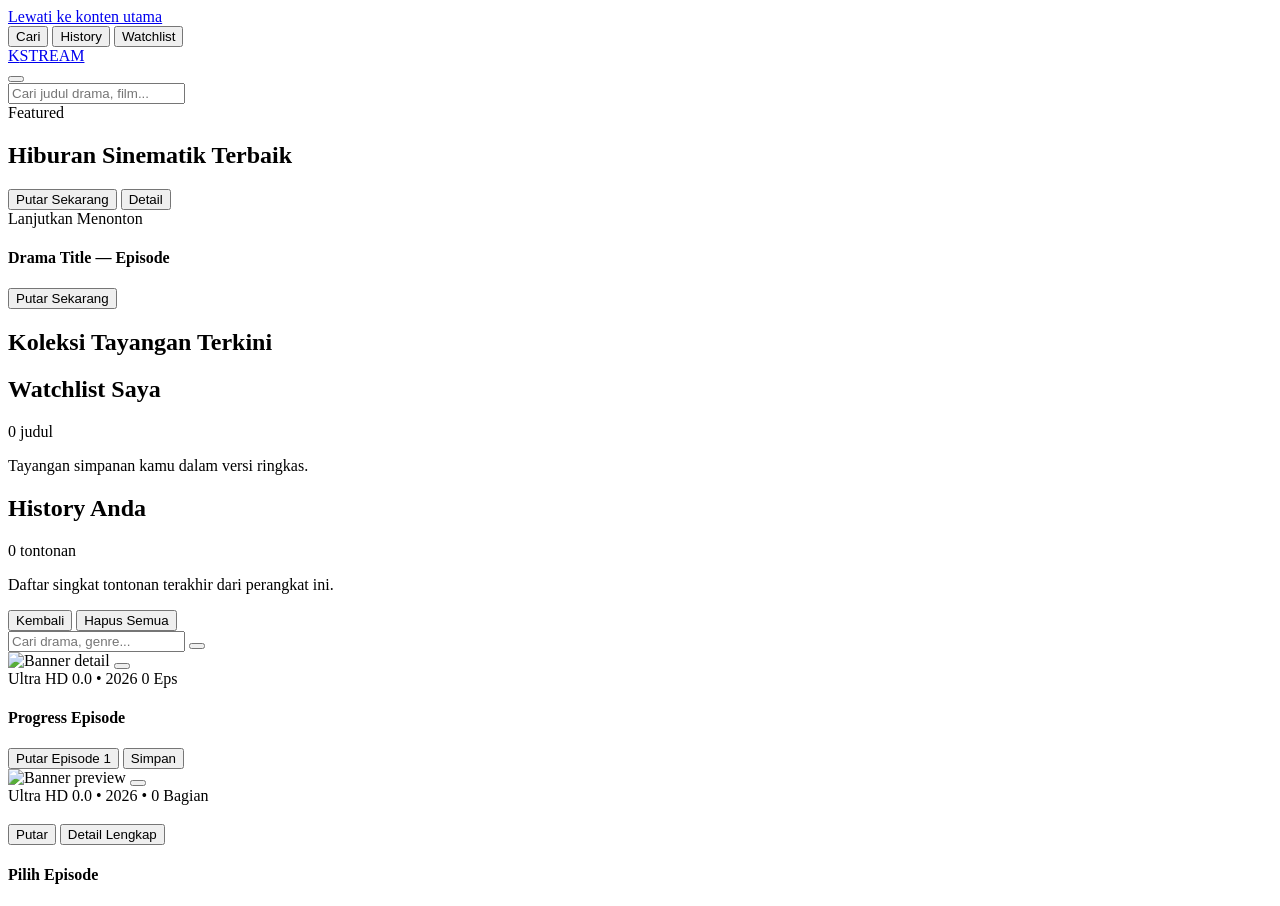
==== commit b32a77dc: "Add files via upload" ====
--- a/index.html
+++ b/index.html
@@ -10,716 +10,15 @@
     <title>K-STREAM — Premium OTT Streaming Platform</title>
     <link rel="manifest" href="./manifest.json" />
     <meta name="theme-color" content="#020205" />
-    <link rel="dns-prefetch" href="//cdn.tailwindcss.com" />
-    <link rel="dns-prefetch" href="//cdnjs.cloudflare.com" />
     <link rel="dns-prefetch" href="//cdn.jsdelivr.net" />
     <link rel="preconnect" href="https://rycwiryndaudzebxzulw.supabase.co" />
-    <script src="https://cdn.tailwindcss.com"></script>
-    <script>
-      tailwind.config = {
-        theme: {
-          extend: {
-            fontFamily: { sans: ["Inter", "sans-serif"] },
-            colors: {
-              brand: {
-                DEFAULT: "#ff2a74",
-                hover: "#e11d62",
-                glow: "rgba(255, 42, 116, 0.4)",
-              },
-              dark: {
-                bg: "#020205",
-                surface: "#0d0d14",
-                border: "#1f1f2e",
-                muted: "#64748b",
-              },
-            },
-          },
-        },
-      };
-    </script>
     <link rel="preconnect" href="https://fonts.googleapis.com" />
     <link rel="preconnect" href="https://fonts.gstatic.com" crossorigin />
     <link
-      href="https://fonts.googleapis.com/css2?family=Inter:wght@300;400;500;600;700;800&display=swap"
+      href="https://fonts.googleapis.com/css2?family=Inter:wght@400;600;700&display=swap"
       rel="stylesheet"
     />
-    <link
-      rel="preload"
-      href="https://cdnjs.cloudflare.com/ajax/libs/font-awesome/6.4.0/css/all.min.css"
-      as="style"
-      onload="
-        this.onload = null;
-        this.rel = 'stylesheet';
-      "
-    />
-    <noscript>
-      <link
-        rel="stylesheet"
-        href="https://cdnjs.cloudflare.com/ajax/libs/font-awesome/6.4.0/css/all.min.css"
-      />
-    </noscript>
-    <style>
-      :root {
-        --stroke-soft: rgba(148, 163, 184, 0.12);
-        --cyan: #22d3ee;
-      }
-      body {
-        background:
-          linear-gradient(
-            180deg,
-            rgba(255, 42, 116, 0.08) 0%,
-            rgba(2, 2, 5, 0) 34rem
-          ),
-          linear-gradient(120deg, rgba(34, 211, 238, 0.055), transparent 28rem),
-          #020205;
-        color: #f8fafc;
-        font-family: Inter, sans-serif;
-        text-rendering: optimizeLegibility;
-        -webkit-tap-highlight-color: transparent;
-      }
-      body::before {
-        content: "";
-        position: fixed;
-        inset: 0;
-        pointer-events: none;
-        z-index: -1;
-        background-image:
-          linear-gradient(rgba(255, 255, 255, 0.025) 1px, transparent 1px),
-          linear-gradient(90deg, rgba(255, 255, 255, 0.02) 1px, transparent 1px);
-        background-size: 44px 44px;
-        mask-image: linear-gradient(
-          to bottom,
-          rgba(0, 0, 0, 0.6),
-          transparent 58%
-        );
-      }
-      button,
-      a,
-      input {
-        touch-action: manipulation;
-      }
-      button:focus-visible,
-      a:focus-visible,
-      input:focus-visible {
-        outline: 3px solid rgba(255, 42, 116, 0.55);
-        outline-offset: 3px;
-      }
-      .skip-link {
-        position: fixed;
-        top: 8px;
-        left: 8px;
-        z-index: 99999;
-        background: #ff2a74;
-        color: #fff;
-        padding: 10px 14px;
-        border-radius: 12px;
-        font-size: 12px;
-        font-weight: 800;
-        transform: translateY(-140%);
-        transition: transform 0.2s ease;
-      }
-      .skip-link:focus {
-        transform: translateY(0);
-      }
-      .glass-nav {
-        background: rgba(2, 2, 5, 0.72);
-        border-color: var(--stroke-soft);
-        box-shadow: 0 10px 30px rgba(0, 0, 0, 0.28);
-        backdrop-filter: blur(20px);
-        -webkit-backdrop-filter: blur(20px);
-      }
-      .desktop-nav-btn {
-        display: inline-flex;
-        align-items: center;
-        gap: 7px;
-        padding: 10px 14px;
-        border-radius: 999px;
-        border: 1px solid rgba(148, 163, 184, 0.12);
-        background: rgba(13, 13, 20, 0.62);
-        color: #94a3b8;
-        font-size: 12px;
-        font-weight: 800;
-        transition: all 0.2s ease;
-        white-space: nowrap;
-      }
-      .desktop-nav-btn:hover {
-        color: #fff;
-        border-color: rgba(255, 42, 116, 0.35);
-        background: rgba(255, 42, 116, 0.1);
-      }
-      .desktop-nav-btn.active {
-        color: #fff;
-        background: linear-gradient(
-          135deg,
-          rgba(255, 42, 116, 0.28),
-          rgba(225, 29, 98, 0.18)
-        );
-        border-color: rgba(255, 42, 116, 0.45);
-      }
-      #search-input,
-      #mobile-search-input {
-        background: rgba(15, 16, 28, 0.82);
-        border-color: var(--stroke-soft);
-        box-shadow: inset 0 1px 0 rgba(255, 255, 255, 0.03);
-      }
-      #search-input:focus,
-      #mobile-search-input:focus {
-        box-shadow:
-          0 0 0 4px rgba(255, 42, 116, 0.1),
-          inset 0 1px 0 rgba(255, 255, 255, 0.04);
-      }
-      .no-scrollbar::-webkit-scrollbar {
-        display: none;
-      }
-      .no-scrollbar {
-        -ms-overflow-style: none;
-        scrollbar-width: none;
-      }
-      .line-clamp-2 {
-        display: -webkit-box;
-        line-clamp: 2;
-        -webkit-line-clamp: 2;
-        -webkit-box-orient: vertical;
-        overflow: hidden;
-      }
-      #toast-container {
-        position: fixed;
-        bottom: 80px;
-        right: 16px;
-        z-index: 9999;
-        display: flex;
-        flex-direction: column;
-        gap: 8px;
-        pointer-events: none;
-      }
-      @media (min-width: 768px) {
-        #toast-container {
-          bottom: 24px;
-        }
-      }
-      .toast {
-        display: flex;
-        align-items: center;
-        gap: 10px;
-        background: #0d0d14;
-        border: 1px solid #1f1f2e;
-        padding: 12px 16px;
-        border-radius: 14px;
-        font-size: 12px;
-        font-weight: 600;
-        color: #f8fafc;
-        box-shadow: 0 8px 24px rgba(0, 0, 0, 0.5);
-        animation: toastIn 0.35s cubic-bezier(0.34, 1.56, 0.64, 1) forwards;
-        pointer-events: auto;
-        min-width: 220px;
-        max-width: 320px;
-      }
-      .toast.hiding {
-        animation: toastOut 0.25s ease forwards;
-      }
-      .toast-info {
-        color: #ff2a74;
-      }
-      .toast-success {
-        border-color: rgba(34, 197, 94, 0.35);
-      }
-      .toast-warning {
-        border-color: rgba(234, 179, 8, 0.35);
-      }
-      .toast-error {
-        border-color: rgba(239, 68, 68, 0.35);
-      }
-      @keyframes toastIn {
-        from {
-          opacity: 0;
-          transform: translateX(40px) scale(0.9);
-        }
-        to {
-          opacity: 1;
-          transform: translateX(0) scale(1);
-        }
-      }
-      @keyframes toastOut {
-        from {
-          opacity: 1;
-          transform: translateX(0) scale(1);
-        }
-        to {
-          opacity: 0;
-          transform: translateX(40px) scale(0.9);
-        }
-      }
-      .skeleton {
-        background: linear-gradient(
-          90deg,
-          #0d0d14 25%,
-          #1f1f2e 50%,
-          #0d0d14 75%
-        );
-        background-size: 200% 100%;
-        animation: shimmer 1.5s infinite;
-        border-radius: 8px;
-      }
-      @keyframes shimmer {
-        0% {
-          background-position: 200% 0;
-        }
-        100% {
-          background-position: -200% 0;
-        }
-      }
-      .skeleton-card {
-        background: #0d0d14;
-        border: 1px solid #1f1f2e;
-        border-radius: 16px;
-        overflow: hidden;
-        padding: 6px;
-      }
-      .skeleton-poster {
-        width: 100%;
-        aspect-ratio: 3/4;
-        border-radius: 12px;
-      }
-      .skeleton-line {
-        height: 10px;
-        margin-top: 8px;
-        border-radius: 6px;
-      }
-      .skeleton-line-short {
-        width: 60%;
-      }
-      #bottom-nav {
-        display: none;
-      }
-      @media (max-width: 767px) {
-        #bottom-nav {
-          display: flex;
-          position: fixed;
-          bottom: 0;
-          left: 0;
-          right: 0;
-          z-index: 50;
-          background: rgba(13, 13, 20, 0.96);
-          backdrop-filter: blur(20px);
-          border-top: 1px solid #1f1f2e;
-          padding: 8px 0 max(8px, env(safe-area-inset-bottom));
-          justify-content: space-around;
-          align-items: center;
-          box-shadow: 0 -18px 42px rgba(0, 0, 0, 0.42);
-        }
-        body {
-          padding-bottom: 64px;
-        }
-      }
-      .bottom-nav-btn {
-        display: flex;
-        flex-direction: column;
-        align-items: center;
-        gap: 3px;
-        padding: 6px 8px;
-        border-radius: 12px;
-        font-size: 10px;
-        font-weight: 600;
-        color: #64748b;
-        transition:
-          color 0.2s,
-          background 0.2s;
-        background: none;
-        border: none;
-        cursor: pointer;
-        width: 25%;
-      }
-      .bottom-nav-btn.active {
-        color: #ff2a74;
-        background: rgba(255, 42, 116, 0.1);
-      }
-      .bottom-nav-btn i {
-        font-size: 18px;
-      }
-      #hero-banner {
-        height: 58vh;
-        min-height: 500px;
-        width: 100%;
-        max-width: 80rem;
-        margin-left: auto;
-        margin-right: auto;
-        border-color: var(--stroke-soft);
-        box-shadow: inset 0 -1px 0 rgba(255, 255, 255, 0.04);
-      }
-      #hero-banner::after {
-        content: "";
-        position: absolute;
-        inset: auto 0 0;
-        height: 120px;
-        background: linear-gradient(to top, #020205 10%, transparent);
-        z-index: 11;
-        pointer-events: none;
-      }
-      .hero-slide {
-        position: absolute;
-        inset: 0;
-        opacity: 0;
-        transition: opacity 0.8s ease;
-      }
-      .hero-slide.active {
-        opacity: 1;
-      }
-      .hero-slide img {
-        opacity: 0.42 !important;
-        filter: saturate(1.08) contrast(1.06) brightness(0.92);
-      }
-      #hero-title {
-        text-shadow: 0 18px 42px rgba(0, 0, 0, 0.72);
-      }
-      #hero-badge {
-        background: rgba(255, 42, 116, 0.14);
-        border-color: rgba(255, 42, 116, 0.28);
-        box-shadow: 0 0 0 1px rgba(255, 255, 255, 0.03) inset;
-      }
-      #hero-play-btn,
-      #modal-play-btn,
-      #detail-play-btn {
-        background: linear-gradient(135deg, #ff2a74, #e11d62);
-        box-shadow: 0 16px 34px rgba(255, 42, 116, 0.25);
-      }
-      #hero-play-btn:hover,
-      #modal-play-btn:hover,
-      #detail-play-btn:hover {
-        transform: translateY(-1px);
-        box-shadow: 0 20px 42px rgba(255, 42, 116, 0.32);
-      }
-      #hero-info-btn {
-        background: rgba(255, 255, 255, 0.1);
-        border-color: rgba(255, 255, 255, 0.16);
-        backdrop-filter: blur(16px);
-      }
-      #hero-info-btn:hover {
-        background: rgba(255, 255, 255, 0.16);
-      }
-      .hero-dot {
-        height: 7px;
-        width: 7px;
-        border-radius: 50%;
-        background: rgba(255, 255, 255, 0.36);
-        position: relative;
-        transition: all 0.3s;
-        cursor: pointer;
-        border: none;
-      }
-      .hero-dot::after {
-        content: "";
-        position: absolute;
-        top: -12px;
-        right: -12px;
-        bottom: -12px;
-        left: -12px;
-      }
-      .hero-dot.active {
-        width: 28px;
-        border-radius: 10px;
-        background: linear-gradient(90deg, #ff2a74, #22d3ee);
-      }
-      #genre-chips-row {
-        padding: 10px;
-        margin-bottom: 28px;
-        border: 1px solid var(--stroke-soft);
-        border-radius: 18px;
-        background: rgba(13, 13, 20, 0.54);
-        backdrop-filter: blur(18px);
-      }
-      #continue-watching,
-      .panel-card {
-        background: linear-gradient(
-          180deg,
-          rgba(17, 18, 30, 0.96),
-          rgba(10, 10, 18, 0.96)
-        );
-        border-color: var(--stroke-soft);
-        box-shadow:
-          0 24px 70px rgba(0, 0, 0, 0.32),
-          inset 0 1px 0 rgba(255, 255, 255, 0.035);
-      }
-      .premium-shadow {
-        background: linear-gradient(
-          180deg,
-          rgba(18, 18, 30, 0.94),
-          rgba(10, 10, 18, 0.96)
-        ) !important;
-        border: 1px solid var(--stroke-soft);
-        box-shadow: 0 10px 30px rgba(0, 0, 0, 0.2);
-        content-visibility: auto;
-        contain-intrinsic-size: 260px 420px;
-      }
-      .premium-shadow:hover {
-        transform: translateY(-4px);
-        border-color: rgba(255, 42, 116, 0.28);
-        box-shadow:
-          0 24px 48px rgba(0, 0, 0, 0.34),
-          0 16px 36px rgba(255, 42, 116, 0.1);
-      }
-      .poster-shell {
-        border-radius: 16px !important;
-        border-color: rgba(255, 255, 255, 0.1) !important;
-        box-shadow: inset 0 1px 0 rgba(255, 255, 255, 0.05);
-        position: relative;
-      }
-      .poster-shell::after {
-        content: "";
-        position: absolute;
-        inset: 0;
-        pointer-events: none;
-        background: linear-gradient(
-          to bottom,
-          rgba(255, 255, 255, 0.08),
-          transparent 24%,
-          rgba(2, 2, 5, 0.18)
-        );
-      }
-      .poster-actions {
-        position: absolute;
-        inset: auto 10px 10px 10px;
-        z-index: 25;
-        display: flex;
-        gap: 8px;
-        opacity: 0;
-        transform: translateY(10px);
-        pointer-events: none;
-        transition:
-          opacity 0.25s ease,
-          transform 0.25s ease;
-      }
-      .poster-shell:hover .poster-actions,
-      .poster-shell:focus-within .poster-actions {
-        opacity: 1;
-        transform: translateY(0);
-        pointer-events: auto;
-      }
-      .poster-action-btn {
-        min-height: 38px;
-        min-width: 38px;
-        padding: 0 12px;
-        border-radius: 12px;
-        background: rgba(2, 2, 5, 0.82);
-        border: 1px solid rgba(255, 255, 255, 0.14);
-        color: #fff;
-        font-size: 11px;
-        font-weight: 800;
-        backdrop-filter: blur(12px);
-      }
-      .poster-action-btn.primary {
-        background: linear-gradient(135deg, #ff2a74, #e11d62);
-        border-color: rgba(255, 42, 116, 0.45);
-      }
-      #catalog-count {
-        border: 1px solid var(--stroke-soft);
-        background: rgba(13, 13, 20, 0.64);
-        border-radius: 999px;
-        padding: 6px 10px;
-      }
-      .eps-progress-bar {
-        height: 3px;
-        background: #1f1f2e;
-        border-radius: 2px;
-        margin-top: 4px;
-        overflow: hidden;
-      }
-      .eps-progress-fill {
-        height: 100%;
-        background: linear-gradient(90deg, #ff2a74, #22d3ee);
-        border-radius: 2px;
-        transition: width 0.3s;
-      }
-      #detail-page {
-        display: none;
-        position: fixed;
-        inset: 0;
-        z-index: 200;
-        overflow-y: auto;
-        background:
-          linear-gradient(180deg, rgba(255, 42, 116, 0.06), transparent 360px),
-          #020205;
-      }
-      #detail-progress-list > div {
-        background: rgba(13, 13, 20, 0.82) !important;
-        border-color: var(--stroke-soft) !important;
-      }
-      #preview-modal {
-        background: linear-gradient(
-          180deg,
-          rgba(18, 18, 30, 0.98),
-          rgba(8, 8, 15, 0.98)
-        );
-        border-color: rgba(255, 255, 255, 0.12);
-        box-shadow: 0 40px 120px rgba(0, 0, 0, 0.66);
-      }
-      #preview-modal-overlay {
-        background: rgba(0, 0, 0, 0.78);
-      }
-      .history-card {
-        background:
-          linear-gradient(135deg, rgba(34, 211, 238, 0.055), transparent 42%),
-          linear-gradient(180deg, rgba(18, 18, 30, 0.96), rgba(8, 8, 15, 0.96));
-        border: 1px solid var(--stroke-soft);
-        box-shadow: 0 18px 46px rgba(0, 0, 0, 0.26);
-      }
-      .mini-watchlist-card .poster-shell {
-        border-radius: 14px !important;
-      }
-      .mini-watchlist-card .poster-shell img {
-        aspect-ratio: 3 / 4;
-      }
-      .mini-watchlist-card .p-2 {
-        padding: 0.5rem 0.15rem 0 0.15rem;
-      }
-      .mini-watchlist-card h3,
-      .mini-watchlist-card button {
-        font-size: 0.8rem;
-        line-height: 1.35;
-      }
-      .history-mini-list {
-        display: flex;
-        flex-direction: column;
-        gap: 0.75rem;
-      }
-      .history-mini-card {
-        background: rgba(8, 9, 16, 0.78);
-        border: 1px solid rgba(148, 163, 184, 0.1);
-        border-radius: 18px;
-        padding: 0.9rem;
-      }
-      .history-mini-card:hover {
-        border-color: rgba(34, 211, 238, 0.26);
-        background: rgba(13, 14, 24, 0.96);
-      }
-      .history-text-list {
-        display: flex;
-        flex-direction: column;
-        gap: 0.6rem;
-      }
-      .history-text-card {
-        background: rgba(8, 9, 16, 0.45);
-        border: 1px solid rgba(148, 163, 184, 0.06);
-        border-radius: 14px;
-        padding: 0.65rem 0.75rem;
-      }
-      .history-text-card:hover {
-        border-color: rgba(255, 42, 116, 0.12);
-      }
-      .history-text-card .play-mini {
-        min-width: 52px;
-        padding: 0.42rem 0.62rem;
-      }
-      .watchlist-tight .poster-shell {
-        border-radius: 10px !important;
-      }
-      .watchlist-tight .poster-shell::after {
-        background: none;
-      }
-      .watchlist-tight .p-2 {
-        padding: 0.3rem 0 0 0;
-      }
-      .watchlist-tight .poster-actions {
-        display: none;
-      }
-      .watchlist-tight h3 {
-        font-size: 0.7rem;
-        line-height: 1.25;
-      }
-      @keyframes fadeUp {
-        from {
-          opacity: 0;
-          transform: translateY(18px);
-        }
-        to {
-          opacity: 1;
-          transform: translateY(0);
-        }
-      }
-      @keyframes cardReveal {
-        from {
-          opacity: 0;
-          transform: translateY(16px) scale(0.98);
-          filter: blur(4px);
-        }
-        to {
-          opacity: 1;
-          transform: translateY(0) scale(1);
-          filter: blur(0);
-        }
-      }
-      @keyframes heroKenBurns {
-        from {
-          transform: scale(1.01) translate3d(0, 0, 0);
-        }
-        to {
-          transform: scale(1.035) translate3d(-0.5%, -0.3%, 0);
-        }
-      }
-      #hero-badge,
-      #hero-title,
-      #hero-meta,
-      #hero-synopsis,
-      #hero-banner .flex.items-center.gap-3,
-      #hero-dots {
-        animation: fadeUp 0.7s ease both;
-      }
-      .hero-slide.active img {
-        animation: heroKenBurns 9s ease-out forwards;
-        will-change: transform;
-      }
-      .premium-shadow {
-        animation: cardReveal 0.48s ease both;
-        will-change: transform, opacity;
-      }
-      .poster-shell img {
-        transition:
-          transform 0.65s cubic-bezier(0.22, 1, 0.36, 1),
-          filter 0.45s ease;
-      }
-      .premium-shadow:hover .poster-shell img {
-        transform: scale(1.075);
-        filter: saturate(1.12) contrast(1.04);
-      }
-      @media (max-width: 767px) {
-        #hero-banner {
-          height: 48vh;
-          min-height: 420px;
-          max-width: none;
-        }
-        .premium-shadow:hover {
-          transform: none;
-        }
-        .poster-actions {
-          opacity: 1;
-          transform: none;
-          pointer-events: auto;
-        }
-        .poster-action-btn {
-          height: 34px;
-          min-width: 34px;
-          font-size: 10px;
-        }
-        .hero-slide.active img,
-        #hero-play-btn,
-        #modal-play-btn,
-        #detail-play-btn {
-          animation: none;
-        }
-        .premium-shadow {
-          animation: none;
-        }
-      }
-      @media (prefers-reduced-motion: reduce) {
-        *,
-        *::before,
-        *::after {
-          animation-duration: 0.01ms !important;
-          animation-iteration-count: 1 !important;
-          scroll-behavior: auto !important;
-          transition-duration: 0.01ms !important;
-        }
-      }
-    </style>
+    <link rel="stylesheet" href="./css/index.css" />
   </head>
   <body class="antialiased pt-20" id="app-body">
     <a href="#main-content" class="skip-link">Lewati ke konten utama</a>
@@ -1070,8 +369,12 @@
             src=""
             class="w-full h-full object-cover opacity-50 object-top"
             alt="Banner detail"
+            width="1200"
+            height="675"
+            sizes="100vw"
             loading="lazy"
             decoding="async"
+            fetchpriority="low"
           />
           <button
             onclick="closeDetailPage()"
@@ -1175,8 +478,12 @@
           src=""
           class="w-full h-full object-cover opacity-60 object-top"
           alt="Banner preview"
+          width="900"
+          height="506"
+          sizes="(min-width: 768px) 672px, 95vw"
           loading="lazy"
           decoding="async"
+          fetchpriority="low"
         />
         <button
           onclick="closePreviewModal()"
@@ -1254,851 +561,8 @@
         </div>
       </div>
     </div>
-    <script src="https://cdn.jsdelivr.net/npm/@supabase/supabase-js@2"></script>
-    <script src="./js/config.js"></script>
-    <script>
-      const SUPABASE_URL = window.KSTREAM_CONFIG.supabaseUrl;
-      const SUPABASE_KEY = window.KSTREAM_CONFIG.supabaseAnonKey;
-      const PLAYER_URL = "./player.html";
-      const ADMIN_URL = "./admin.html";
-      const _supabase = window.supabase.createClient(
-        SUPABASE_URL,
-        SUPABASE_KEY,
-      );
-      let drakorDB = [];
-      let watchlist = JSON.parse(
-        localStorage.getItem("kstream_watchlist") || "[]",
-      );
-      let episodeProgress = JSON.parse(
-        localStorage.getItem("kstream_progress") || "{}",
-      );
-      let watchHistory = JSON.parse(
-        localStorage.getItem("kstream_watch_history") || "[]",
-      );
-      let currentGenreFilter = "All";
-      let heroFeatured = [];
-      let heroCurrentIdx = 0;
-      let heroInterval = null;
-      let currentModalDramaId = null;
-      let currentDetailDramaId = null;
-      let logoClicks = 0;
-      let logoClickTimeout;
-      let searchTimer = null;
-      let mobileSearchTimer = null;
-      let lastFocusedElement = null;
-      let currentView = "home";
-      const gridContainer = document.getElementById("drakor-container");
-      const DEFAULT_POSTER =
-        "https://images.unsplash.com/photo-1489599849927-2ee91cede3ba?q=80&w=400&fit=crop";
-      const GENRE_OPTIONS = [
-        { value: "All", label: "Semua" },
-        { value: "Drama", label: "Drama" },
-        { value: "Movie", label: "Film" },
-        { value: "Series", label: "Serial" },
-        { value: "Romance", label: "Romance" },
-        { value: "Action", label: "Action" },
-        { value: "Thriller", label: "Thriller" },
-        { value: "Comedy", label: "Comedy" },
-        { value: "Fantasy", label: "Fantasy" },
-        { value: "Mystery", label: "Mystery" },
-        { value: "Crime", label: "Crime" },
-        { value: "Horror", label: "Horror" },
-        { value: "Historical", label: "Historical" },
-        { value: "Medical", label: "Medical" },
-        { value: "School", label: "School" },
-        { value: "Family", label: "Family" },
-        { value: "Slice of Life", label: "Slice of Life" },
-        { value: "Sci-Fi", label: "Sci-Fi" },
-        { value: "Supernatural", label: "Supernatural" },
-        { value: "Legal", label: "Legal" },
-        { value: "Political", label: "Political" },
-        { value: "Youth", label: "Youth" },
-        { value: "Melodrama", label: "Melodrama" },
-      ];
-      const DOM = {
-        mainContent: document.getElementById("main-content"),
-        hero: document.getElementById("hero-banner"),
-        mobileSearch: document.getElementById("mobile-search-panel"),
-        historySection: document.getElementById("history-section"),
-        watchlistSection: document.getElementById("watchlist-section"),
-        catalog: document.getElementById("catalog"),
-        historyContainer: document.getElementById("history-container"),
-        watchlistContainer: document.getElementById("watchlist-container"),
-        catalogCount: document.getElementById("catalog-count"),
-        historyCountBadge: document.getElementById("history-count-badge"),
-        watchlistCount: document.getElementById("watchlist-count"),
-      };
-      function shortenSynopsis(text, maxSentences = 3) {
-        const cleanText = String(text || "")
-          .replace(/\s+/g, " ")
-          .trim();
-        if (!cleanText) return "Tidak ada deskripsi.";
-        const sentences = cleanText.match(/[^.!?]+[.!?]+|[^.!?]+$/g);
-        if (!sentences || sentences.length <= maxSentences) return cleanText;
-        return sentences.slice(0, maxSentences).join(" ").trim() + " ........";
-      }
-      function escapeHTML(value) {
-        return String(value || "").replace(
-          /[&<>"']/g,
-          (char) =>
-            ({
-              "&": "&amp;",
-              "<": "&lt;",
-              ">": "&gt;",
-              '"': "&quot;",
-              "'": "&#039;",
-            })[char],
-        );
-      }
-      function safeImageUrl(url) {
-        const value = String(url || "").trim();
-        if (!value) return DEFAULT_POSTER;
-        try {
-          const parsed = new URL(value, window.location.href);
-          if (parsed.protocol !== "http:" && parsed.protocol !== "https:")
-            return DEFAULT_POSTER;
-          return parsed.href;
-        } catch {
-          return DEFAULT_POSTER;
-        }
-      }
-      function lockBodyScroll() {
-        document.body.style.overflow = "hidden";
-      }
-      function unlockBodyScroll() {
-        document.body.style.overflow = "";
-      }
-      function runWhenIdle(callback) {
-        if ("requestIdleCallback" in window)
-          requestIdleCallback(callback, { timeout: 1200 });
-        else setTimeout(callback, 200);
-      }
-      function showToast(message, type = "info", duration = 3000) {
-        const container = document.getElementById("toast-container");
-        const toast = document.createElement("div");
-        toast.className = `toast toast-${type}`;
-        toast.innerHTML = `<span>${escapeHTML(message)}</span>`;
-        container.appendChild(toast);
-        setTimeout(() => {
-          toast.classList.add("hiding");
-          setTimeout(() => toast.remove(), 260);
-        }, duration);
-      }
-      function handleAdminEasterEgg(event) {
-        event.preventDefault();
-        logoClicks++;
-        if (logoClicks < 5) switchView("home");
-        clearTimeout(logoClickTimeout);
-        logoClickTimeout = setTimeout(() => {
-          logoClicks = 0;
-        }, 2500);
-        if (logoClicks === 5) {
-          logoClicks = 0;
-          showToast("Mengakses Owner Portal...", "info", 1000);
-          setTimeout(() => {
-            window.location.href = ADMIN_URL;
-          }, 1000);
-        }
-      }
-      function setActiveNav(view) {
-        ["home", "search", "history", "watchlist"].forEach((v) => {
-          const mobileBtn = document.getElementById("bnav-" + v);
-          if (mobileBtn) mobileBtn.classList.toggle("active", v === view);
-        });
-      }
-      function isMobileViewport() {
-        return window.matchMedia("(max-width: 767px)").matches;
-      }
-      function switchView(view) {
-        const mobileViewport = isMobileViewport();
-        currentView = view;
-        setActiveNav(view);
-        DOM.mobileSearch.classList.add("hidden");
-        DOM.mainContent.style.display = "";
-        DOM.hero.style.display = "";
-        DOM.catalog.style.display = "";
-        DOM.historySection.style.display = mobileViewport ? "none" : "block";
-        DOM.watchlistSection.style.display = mobileViewport ? "none" : "block";
-        if (view !== "search") unlockBodyScroll();
-        if (!mobileViewport) {
-          displayCatalog();
-          displayWatchHistory();
-          displayWatchlist();
-          return;
-        }
-        if (view === "home") {
-          displayCatalog();
-          return;
-        }
-        if (view === "search") {
-          lastFocusedElement = document.activeElement;
-          DOM.mobileSearch.classList.remove("hidden");
-          renderMobileSearchSuggestions();
-          lockBodyScroll();
-          setTimeout(() => {
-            document.getElementById("mobile-search-input").focus();
-          }, 100);
-          return;
-        }
-        if (view === "history") {
-          DOM.hero.style.display = "none";
-          DOM.catalog.style.display = "none";
-          DOM.historySection.style.display = "block";
-          displayWatchHistory();
-          window.scrollTo({ top: 0, behavior: "smooth" });
-          return;
-        }
-        if (view === "watchlist") {
-          DOM.hero.style.display = "none";
-          DOM.catalog.style.display = "none";
-          DOM.watchlistSection.style.display = "block";
-          displayWatchlist();
-          window.scrollTo({ top: 0, behavior: "smooth" });
-        }
-      }
-      function toggleMobileSearch() {
-        switchView("search");
-      }
-      function triggerPlayer(id, epsIdx) {
-        addWatchHistoryFromIndex(id, epsIdx, 0);
-        window.location.href = `${PLAYER_URL}?id=${encodeURIComponent(id)}&eps=${epsIdx}`;
-      }
-      function showSkeletons(count = 10) {
-        gridContainer.innerHTML = "";
-        const fragment = document.createDocumentFragment();
-        for (let i = 0; i < count; i++) {
-          const skeleton = document.createElement("div");
-          skeleton.className = "skeleton-card";
-          skeleton.innerHTML = ` <div class="skeleton skeleton-poster"></div> <div class="skeleton skeleton-line" style="width:80%"></div> <div class="skeleton skeleton-line skeleton-line-short"></div> `;
-          fragment.appendChild(skeleton);
-        }
-        gridContainer.appendChild(fragment);
-      }
-      function renderGenreChips() {
-        const row = document.getElementById("genre-chips-row");
-        if (!row) return;
-        const fragment = document.createDocumentFragment();
-        GENRE_OPTIONS.forEach(({ value, label }) => {
-          const chip = document.createElement("button");
-          chip.type = "button";
-          chip.textContent = label;
-          chip.setAttribute(
-            "aria-pressed",
-            value === currentGenreFilter ? "true" : "false",
-          );
-          chip.className =
-            value === currentGenreFilter
-              ? "genre-chip px-4 py-2 bg-brand text-white text-xs font-bold rounded-full border border-brand transition-all shrink-0 snap-start"
-              : "genre-chip px-4 py-2 bg-dark-surface text-neutral-400 text-xs font-semibold rounded-full border border-dark-border hover:border-brand/40 hover:text-white transition-all shrink-0 snap-start";
-          chip.onclick = () => filterGenre(value);
-          fragment.appendChild(chip);
-        });
-        row.replaceChildren(fragment);
-      }
-      function setupHero(data) {
-        if (!data || data.length === 0) return;
-        heroFeatured = data.slice(0, 5);
-        heroCurrentIdx = 0;
-        const container = document.getElementById("hero-slides-container");
-        container.innerHTML = ` <div class="absolute inset-0 bg-gradient-to-r from-dark-bg via-dark-bg/70 to-transparent z-10"></div> <div class="absolute inset-0 bg-gradient-to-t from-dark-bg via-transparent to-transparent z-10"></div> `;
-        heroFeatured.forEach((drama, i) => {
-          const slide = document.createElement("div");
-          slide.className = "hero-slide" + (i === 0 ? " active" : "");
-          const title = escapeHTML(drama.title || "Tayangan K-STREAM");
-          const image = safeImageUrl(drama.image);
-          slide.innerHTML = ` <img src="${image}" alt="Banner ${title}" class="w-full h-full object-cover opacity-30" loading="${i === 0 ? "eager" : "lazy"}" decoding="async" onerror="this.onerror=null;this.src='${DEFAULT_POSTER}'" > `;
-          container.appendChild(slide);
-        });
-        updateHeroContent(0);
-        const dotsEl = document.getElementById("hero-dots");
-        dotsEl.innerHTML = "";
-        heroFeatured.forEach((_, i) => {
-          const dot = document.createElement("button");
-          dot.type = "button";
-          dot.className = "hero-dot" + (i === 0 ? " active" : "");
-          dot.setAttribute("aria-label", `Tampilkan banner ke-${i + 1}`);
-          dot.onclick = () => goHeroSlide(i);
-          dotsEl.appendChild(dot);
-        });
-        if (heroInterval) clearInterval(heroInterval);
-        if (heroFeatured.length > 1) {
-          heroInterval = setInterval(() => {
-            goHeroSlide((heroCurrentIdx + 1) % heroFeatured.length);
-          }, 5000);
-        }
-      }
-      function updateHeroContent(idx) {
-        const drama = heroFeatured[idx];
-        if (!drama) return;
-        document.getElementById("hero-title").textContent =
-          drama.title || "Tayangan K-STREAM";
-        document.getElementById("hero-meta").textContent =
-          `${drama.genre || "K-Drama"} • ${drama.year || "2026"} • ⭐ ${getUserRatingLabel(drama)}`;
-        document.getElementById("hero-synopsis").textContent = shortenSynopsis(
-          drama.synopsis,
-          2,
-        );
-      }
-      function goHeroSlide(idx) {
-        const slides = document.querySelectorAll(".hero-slide");
-        const dots = document.querySelectorAll(".hero-dot");
-        slides.forEach((slide, i) =>
-          slide.classList.toggle("active", i === idx),
-        );
-        dots.forEach((dot, i) => dot.classList.toggle("active", i === idx));
-        heroCurrentIdx = idx;
-        updateHeroContent(idx);
-      }
-      function heroPlay() {
-        const drama = heroFeatured[heroCurrentIdx];
-        if (drama && drama.episodes && drama.episodes.length > 0) {
-          triggerPlayer(drama.id, 0);
-        } else {
-          showToast("Episode belum tersedia.", "warning");
-        }
-      }
-      function heroInfo() {
-        const drama = heroFeatured[heroCurrentIdx];
-        if (drama) openDetailPage(drama.id);
-      }
-      function getSearchText(drama) {
-        return [drama.title, drama.genre, drama.year, drama.synopsis]
-          .filter(Boolean)
-          .join(" ")
-          .toLowerCase();
-      }
-      function getUserRatingLabel(drama) {
-        const average = Number(drama._userRatingAverage || 0);
-        return average > 0 ? average.toFixed(1) : "Baru";
-      }
-      function getNextPlayableIndex(drama) {
-        if (!drama || !drama.episodes || drama.episodes.length === 0) return 0;
-        const nextIdx = drama.episodes.findIndex(
-          (_, idx) =>
-            !(episodeProgress[drama.id] && episodeProgress[drama.id][idx]),
-        );
-        return nextIdx >= 0 ? nextIdx : 0;
-      }
-      function buildCardHtml(drama) {
-        const titleRaw = String(drama.title || "Tanpa Judul");
-        const title = escapeHTML(titleRaw);
-        const genre = escapeHTML(drama.genre || "K-Drama");
-        const year = escapeHTML(drama.year || "2026");
-        const image = safeImageUrl(drama.image);
-        const isFav = watchlist.includes(titleRaw);
-        const favIcon = isFav
-          ? "fa-solid fa-heart text-brand"
-          : "fa-regular fa-heart text-neutral-400";
-        const epsLength = drama.episodes ? drama.episodes.length : 0;
-        const watched = episodeProgress[drama.id]
-          ? Object.keys(episodeProgress[drama.id]).length
-          : 0;
-        const progressPct =
-          epsLength > 0 ? Math.round((watched / epsLength) * 100) : 0;
-        const playIdx = getNextPlayableIndex(drama);
-        const dramaId = JSON.stringify(String(drama.id));
-        const dramaTitle = JSON.stringify(titleRaw);
-        return ` <div class="poster-shell w-full aspect-[3/4] overflow-hidden bg-neutral-900 rounded-xl group"> <img src="${image}" alt="Poster ${title}" class="w-full h-full object-cover cursor-pointer" loading="lazy" decoding="async" onclick='openPreviewModal(${dramaId})' onerror="this.onerror=null;this.src='${DEFAULT_POSTER}'" > <div class="poster-actions"> <button type="button" onclick='event.stopPropagation(); triggerPlayer(${dramaId}, ${playIdx})' class="poster-action-btn primary" aria-label="Putar ${title}"> <i class="fa-solid fa-play" aria-hidden="true"></i> Putar </button> <button type="button" onclick='event.stopPropagation(); openDetailPage(${dramaId})' class="poster-action-btn" aria-label="Lihat detail ${title}"> <i class="fa-solid fa-circle-info" aria-hidden="true"></i> </button> </div> <button type="button" onclick='toggleWatchlist(event, ${dramaTitle})' class="absolute top-2.5 right-2.5 w-10 h-10 rounded-xl bg-dark-bg/80 border border-dark-border flex items-center justify-center text-xs z-30" aria-label="${isFav ? "Hapus dari watchlist" : "Tambahkan ke watchlist"}: ${title}" > <i class="${favIcon}" aria-hidden="true"></i> </button> <span class="absolute bottom-2.5 left-2.5 bg-dark-bg/80 border text-[10px] font-bold text-brand px-2 py-1 rounded z-10">${epsLength} Eps</span> <span class="absolute top-2.5 left-2.5 bg-dark-bg/80 border text-[10px] font-bold text-yellow-500 px-2 py-1 rounded z-10">⭐${getUserRatingLabel(drama)}</span> </div> <div class="p-2"> <button type="button" class="text-left w-full text-xs md:text-sm font-semibold truncate text-white" onclick='openPreviewModal(${dramaId})'> ${title} </button> <div class="flex items-center justify-between mt-0.5 text-[10px] text-dark-muted"> <span class="truncate">${genre}</span> <span>${year}</span> </div> <div class="eps-progress-bar mt-1" aria-label="Progress tontonan ${progressPct}%"> <div class="eps-progress-fill" style="width:${progressPct}%"></div> </div> </div> `;
-      }
-      function renderCards(target, items, wrapperClass) {
-        if (!target) return;
-        if (!items || items.length === 0) {
-          target.innerHTML = ` <div class="col-span-full text-center text-xs text-dark-muted border border-dark-border rounded-2xl py-8 bg-dark-surface/60"> <i class="fa-solid fa-magnifying-glass mb-2 block text-lg text-brand" aria-hidden="true"></i> Tidak ada tayangan yang cocok. </div> `;
-          return;
-        }
-        const fragment = document.createDocumentFragment();
-        items.forEach((drama) => {
-          const card = document.createElement("article");
-          card.className = wrapperClass;
-          card.setAttribute("aria-label", drama.title || "Tayangan K-STREAM");
-          card.innerHTML = buildCardHtml(drama);
-          fragment.appendChild(card);
-        });
-        requestAnimationFrame(() => {
-          target.replaceChildren(fragment);
-        });
-      }
-      function displayCatalog() {
-        DOM.catalog.style.display = "";
-        let filtered = drakorDB;
-        if (currentGenreFilter !== "All") {
-          filtered = drakorDB.filter(
-            (d) => d.genre && d.genre.includes(currentGenreFilter),
-          );
-        }
-        DOM.catalogCount.textContent = filtered.length + " judul";
-        renderCards(
-          gridContainer,
-          filtered,
-          "bg-dark-surface p-1.5 md:p-2 rounded-xl transition-all premium-shadow",
-        );
-      }
-      function filterGenre(genre) {
-        currentGenreFilter = genre;
-        displayCatalog();
-        renderGenreChips();
-      }
-      function liveSearch() {
-        clearTimeout(searchTimer);
-        searchTimer = setTimeout(() => {
-          const q = document
-            .getElementById("search-input")
-            .value.trim()
-            .toLowerCase();
-          switchView("home");
-          const filtered = !q
-            ? drakorDB
-            : drakorDB.filter((d) => getSearchText(d).includes(q));
-          DOM.catalogCount.textContent = filtered.length + " judul";
-          renderCards(
-            gridContainer,
-            filtered,
-            "bg-dark-surface p-1.5 md:p-2 rounded-xl transition-all premium-shadow",
-          );
-        }, 160);
-      }
-      function renderMobileSearchSuggestions() {
-        document.getElementById("mobile-search-empty").innerHTML =
-          ` <div class="p-4 text-center text-xs text-dark-muted"> Ketik kata kunci untuk memulai pencarian. </div> `;
-        document.getElementById("mobile-search-results").innerHTML = "";
-      }
-      function mobileLiveSearch() {
-        clearTimeout(mobileSearchTimer);
-        mobileSearchTimer = setTimeout(() => {
-          const q = document
-            .getElementById("mobile-search-input")
-            .value.trim()
-            .toLowerCase();
-          const resultContainer = document.getElementById(
-            "mobile-search-results",
-          );
-          const emptyBox = document.getElementById("mobile-search-empty");
-          if (!q) {
-            resultContainer.innerHTML = "";
-            renderMobileSearchSuggestions();
-            return;
-          }
-          emptyBox.innerHTML = "";
-          const filtered = drakorDB
-            .filter((d) => getSearchText(d).includes(q))
-            .slice(0, 30);
-          renderCards(
-            resultContainer,
-            filtered,
-            "bg-dark-surface p-1.5 rounded-xl premium-shadow",
-          );
-        }, 180);
-      }
-      function displayWatchlist() {
-        const filteredWl = drakorDB.filter((d) => watchlist.includes(d.title));
-        DOM.watchlistCount.innerText = filteredWl.length;
-        renderCards(
-          DOM.watchlistContainer,
-          filteredWl,
-          "bg-dark-surface p-1.5 md:p-2 rounded-xl premium-shadow mini-watchlist-card",
-        );
-      }
-      function toggleWatchlist(event, title) {
-        if (event) event.stopPropagation();
-        const idx = watchlist.indexOf(title);
-        if (idx > -1) {
-          watchlist.splice(idx, 1);
-          showToast("Dihapus dari Watchlist", "warning");
-        } else {
-          watchlist.push(title);
-          showToast("Ditambahkan ke Watchlist", "success");
-        }
-        localStorage.setItem("kstream_watchlist", JSON.stringify(watchlist));
-        if (currentView === "home") displayCatalog();
-        if (currentView === "watchlist") displayWatchlist();
-        if (!isMobileViewport()) displayWatchlist();
-        if (currentDetailDramaId) updateDetailWatchlistButton();
-      }
-      function updateDetailWatchlistButton() {
-        const drama = drakorDB.find((d) => d.id == currentDetailDramaId);
-        if (!drama) return;
-        const isSaved = watchlist.includes(drama.title);
-        const icon = document.getElementById("detail-wl-icon");
-        const text = document.getElementById("detail-wl-text");
-        const button = document.getElementById("detail-watchlist-btn");
-        icon.className = isSaved
-          ? "fa-solid fa-bookmark text-brand"
-          : "fa-regular fa-bookmark";
-        text.textContent = isSaved ? "Tersimpan" : "Simpan";
-        button.setAttribute(
-          "aria-label",
-          isSaved ? "Hapus dari watchlist" : "Tambahkan ke watchlist",
-        );
-      }
-      function toggleDetailWatchlist() {
-        const drama = drakorDB.find((d) => d.id == currentDetailDramaId);
-        if (!drama) return;
-        toggleWatchlist(null, drama.title);
-      }
-      function getMergedWatchHistory() {
-        const last = JSON.parse(localStorage.getItem("lastWatched") || "null");
-        const savedHistory = JSON.parse(
-          localStorage.getItem("kstream_watch_history") || "[]",
-        );
-        const merged = Array.isArray(savedHistory) ? [...savedHistory] : [];
-        if (last && last.cloudId) {
-          const alreadyExists = merged.some(
-            (item) =>
-              String(item.cloudId) === String(last.cloudId) &&
-              Number(item.epsIdx || 0) === Number(last.epsIdx || 0),
-          );
-          if (!alreadyExists) {
-            merged.unshift({
-              cloudId: last.cloudId,
-              epsIdx: Number(last.epsIdx || 0),
-              label: last.label || "Tayangan terakhir",
-              progress: Number(last.progress || 0),
-              watchedAt: last.watchedAt || new Date().toISOString(),
-            });
-          }
-        }
-        return merged.slice(0, 30);
-      }
-      function saveWatchHistory(history) {
-        watchHistory = history.slice(0, 30);
-        localStorage.setItem(
-          "kstream_watch_history",
-          JSON.stringify(watchHistory),
-        );
-      }
-      function addWatchHistoryFromIndex(cloudId, epsIdx = 0, progress = 0) {
-        const drama = drakorDB.find((d) => String(d.id) === String(cloudId));
-        if (!drama) return;
-        const eps =
-          drama.episodes && drama.episodes[epsIdx]
-            ? drama.episodes[epsIdx]
-            : null;
-        const newItem = {
-          cloudId: drama.id,
-          epsIdx: Number(epsIdx || 0),
-          label: `${drama.title || "Tanpa Judul"} — ${eps ? eps.epsName : `Episode ${Number(epsIdx) + 1}`}`,
-          progress: Number(progress || 0),
-          watchedAt: new Date().toISOString(),
-        };
-        const history = getMergedWatchHistory().filter(
-          (item) =>
-            !(
-              String(item.cloudId) === String(newItem.cloudId) &&
-              Number(item.epsIdx || 0) === Number(newItem.epsIdx || 0)
-            ),
-        );
-        history.unshift(newItem);
-        saveWatchHistory(history);
-        localStorage.setItem("lastWatched", JSON.stringify(newItem));
-      }
-      function formatHistoryTime(value) {
-        if (!value) return "Baru saja";
-        const date = new Date(value);
-        if (Number.isNaN(date.getTime())) return "Baru saja";
-        return date.toLocaleDateString("id-ID", {
-          day: "2-digit",
-          month: "short",
-          year: "numeric",
-        });
-      }
-      function displayWatchHistory() {
-        const history = getMergedWatchHistory();
-        DOM.historyCountBadge.textContent = history.length + " tontonan";
-        DOM.historyContainer.innerHTML = "";
-        if (history.length === 0) {
-          DOM.historyContainer.innerHTML = ` <div class="col-span-full text-center text-xs text-dark-muted border border-dark-border rounded-2xl py-10 bg-dark-surface/60"> <i class="fa-solid fa-clock-rotate-left mb-2 block text-2xl text-brand" aria-hidden="true"></i> Belum ada history tontonan. </div> `;
-          return;
-        }
-        const fragment = document.createDocumentFragment();
-        history.forEach((item, index) => {
-          const drama = drakorDB.find(
-            (d) => String(d.id) === String(item.cloudId),
-          );
-          if (!drama) return;
-          const epsIdx = Number(item.epsIdx || 0);
-          const eps =
-            drama.episodes && drama.episodes[epsIdx]
-              ? drama.episodes[epsIdx]
-              : null;
-          const progress = Math.max(
-            0,
-            Math.min(100, Number(item.progress || 0)),
-          );
-          const title = escapeHTML(drama.title || "Tanpa Judul");
-          const epsName = escapeHTML(
-            eps ? eps.epsName : `Episode ${epsIdx + 1}`,
-          );
-          const row = document.createElement("article");
-          row.className = "history-text-card";
-          row.innerHTML = ` <div class="flex items-start justify-between gap-3"> <div class="min-w-0"> <h3 class="text-sm font-bold text-white truncate">${title}</h3> <p class="mt-1 text-[11px] text-neutral-400 truncate">${epsName}</p> <p class="mt-1 text-[11px] italic text-dark-muted">${formatHistoryTime(item.watchedAt)}</p> </div> <button type="button" onclick="triggerPlayer('${drama.id}', ${epsIdx})" class="play-mini text-[11px] font-bold bg-brand text-white px-3 py-2 rounded-xl shrink-0" aria-label="Putar lagi ${title}" >Putar</button> </div> `;
-          fragment.appendChild(row);
-        });
-        DOM.historyContainer.appendChild(fragment);
-      }
-      function removeWatchHistoryItem(index) {
-        const history = getMergedWatchHistory();
-        history.splice(index, 1);
-        saveWatchHistory(history);
-        displayWatchHistory();
-        checkHistory();
-        showToast("History berhasil dihapus", "warning");
-      }
-      function clearWatchHistory() {
-        if (!confirm("Hapus semua history tontonan?")) return;
-        localStorage.removeItem("kstream_watch_history");
-        localStorage.removeItem("lastWatched");
-        watchHistory = [];
-        displayWatchHistory();
-        checkHistory();
-        showToast("Semua history berhasil dihapus", "warning");
-      }
-      function openPreviewModal(id) {
-        const drama = drakorDB.find((d) => d.id == id);
-        if (!drama) return;
-        currentModalDramaId = id;
-        lastFocusedElement = document.activeElement;
-        document.getElementById("modal-title").innerText =
-          drama.title || "Tanpa Judul";
-        const modalBanner = document.getElementById("modal-banner");
-        modalBanner.src = safeImageUrl(drama.image);
-        modalBanner.alt = `Banner ${drama.title || "tayangan"}`;
-        modalBanner.onerror = () => {
-          modalBanner.onerror = null;
-          modalBanner.src = DEFAULT_POSTER;
-        };
-        document.getElementById("modal-total-episodes").innerText =
-          `${(drama.episodes || []).length} Bagian`;
-        document.getElementById("modal-rating").innerText =
-          getUserRatingLabel(drama);
-        document.getElementById("modal-year").innerText = drama.year || "2026";
-        document.getElementById("modal-genre-display").innerText =
-          `Genre: ${drama.genre || "K-Drama"}`;
-        document.getElementById("modal-synopsis").innerText = shortenSynopsis(
-          drama.synopsis,
-          3,
-        );
-        const grid = document.getElementById("modal-episode-grid");
-        grid.innerHTML = "";
-        (drama.episodes || []).forEach((eps, idx) => {
-          const btn = document.createElement("button");
-          btn.type = "button";
-          btn.className =
-            "px-3 py-1.5 bg-dark-bg border border-dark-border rounded-xl text-xs text-neutral-300";
-          btn.textContent = eps.epsName || `Episode ${idx + 1}`;
-          btn.onclick = () => {
-            closePreviewModal();
-            triggerPlayer(drama.id, idx);
-          };
-          grid.appendChild(btn);
-        });
-        const overlay = document.getElementById("preview-modal-overlay");
-        const modal = document.getElementById("preview-modal");
-        overlay.classList.remove("hidden");
-        overlay.setAttribute("aria-hidden", "false");
-        modal.classList.remove("hidden");
-        lockBodyScroll();
-        setTimeout(() => modal.focus(), 50);
-      }
-      function playFromModal() {
-        if (currentModalDramaId) triggerPlayer(currentModalDramaId, 0);
-      }
-      function openDetailFromModal() {
-        if (currentModalDramaId) {
-          const id = currentModalDramaId;
-          closePreviewModal();
-          openDetailPage(id);
-        }
-      }
-      function closePreviewModal() {
-        const overlay = document.getElementById("preview-modal-overlay");
-        const modal = document.getElementById("preview-modal");
-        overlay.classList.add("hidden");
-        overlay.setAttribute("aria-hidden", "true");
-        modal.classList.add("hidden");
-        unlockBodyScroll();
-        if (
-          lastFocusedElement &&
-          typeof lastFocusedElement.focus === "function"
-        ) {
-          lastFocusedElement.focus();
-        }
-      }
-      function openDetailPage(id) {
-        const drama = drakorDB.find((d) => d.id == id);
-        if (!drama) return;
-        currentDetailDramaId = id;
-        lastFocusedElement = document.activeElement;
-        const detailBanner = document.getElementById("detail-banner");
-        detailBanner.src = safeImageUrl(drama.image);
-        detailBanner.alt = `Banner ${drama.title || "tayangan"}`;
-        detailBanner.onerror = () => {
-          detailBanner.onerror = null;
-          detailBanner.src = DEFAULT_POSTER;
-        };
-        document.getElementById("detail-title").textContent =
-          drama.title || "Tanpa Judul";
-        document.getElementById("detail-rating").textContent =
-          getUserRatingLabel(drama);
-        document.getElementById("detail-year").textContent =
-          drama.year || "2026";
-        document.getElementById("detail-genre").textContent =
-          `Genre: ${drama.genre || "K-Drama"}`;
-        document.getElementById("detail-synopsis").textContent =
-          shortenSynopsis(drama.synopsis, 3);
-        document.getElementById("detail-total-eps").textContent =
-          `${(drama.episodes || []).length} Episode`;
-        const playBtn = document.getElementById("detail-play-btn");
-        playBtn.onclick = () => triggerPlayer(drama.id, 0);
-        const progList = document.getElementById("detail-progress-list");
-        progList.innerHTML = "";
-        (drama.episodes || []).forEach((eps, idx) => {
-          const watched =
-            episodeProgress[drama.id] && episodeProgress[drama.id][idx];
-          const row = document.createElement("div");
-          row.className =
-            "flex items-center justify-between p-3 bg-dark-surface rounded-xl border border-dark-border gap-3";
-          row.innerHTML = ` <div class="min-w-0"> <span class="text-xs text-white block truncate">${escapeHTML(eps.epsName || `Episode ${idx + 1}`)}</span> <span class="text-[10px] ${watched ? "text-brand" : "text-dark-muted"}">${watched ? "Sudah ditonton" : "Belum ditonton"}</span> </div> <button type="button" class="text-xs bg-brand text-white px-3 py-1 rounded-lg shrink-0" onclick="triggerPlayer('${drama.id}', ${idx})">Putar</button> `;
-          progList.appendChild(row);
-        });
-        updateDetailWatchlistButton();
-        const detailPage = document.getElementById("detail-page");
-        detailPage.style.display = "block";
-        lockBodyScroll();
-        setTimeout(() => detailPage.focus(), 50);
-      }
-      function closeDetailPage() {
-        document.getElementById("detail-page").style.display = "none";
-        unlockBodyScroll();
-        if (
-          lastFocusedElement &&
-          typeof lastFocusedElement.focus === "function"
-        ) {
-          lastFocusedElement.focus();
-        }
-      }
-      function checkHistory() {
-        const last = JSON.parse(localStorage.getItem("lastWatched") || "null");
-        const bar = document.getElementById("continue-watching");
-        if (
-          last &&
-          drakorDB.some((d) => String(d.id) === String(last.cloudId))
-        ) {
-          bar.style.display = "flex";
-          document.getElementById("continue-text").innerText =
-            last.label || "Lanjutkan menonton";
-          document.getElementById("continue-progress").style.width =
-            (last.progress || 0) + "%";
-          document.getElementById("continue-btn").onclick = () =>
-            triggerPlayer(last.cloudId, last.epsIdx || 0);
-        } else {
-          bar.style.display = "none";
-        }
-      }
-      async function fetchRatingSummaries() {
-        const localRatings = JSON.parse(
-          localStorage.getItem("kstream_user_ratings") || "{}",
-        );
-        const localSummary = Object.fromEntries(
-          Object.entries(localRatings).map(([id, rating]) => [
-            String(id),
-            { average: Number(rating), count: 1 },
-          ]),
-        );
-        const viewResult = await _supabase
-          .from("drakor_rating_summary")
-          .select("drakor_id,average_rating,rating_count");
-        if (!viewResult.error) {
-          const cloudSummary = Object.fromEntries(
-            (viewResult.data || []).map((item) => [
-              String(item.drakor_id),
-              {
-                average: Number(item.average_rating || 0),
-                count: Number(item.rating_count || 0),
-              },
-            ]),
-          );
-          Object.entries(localSummary).forEach(([id, summary]) => {
-            if (!cloudSummary[id]) cloudSummary[id] = summary;
-          });
-          return cloudSummary;
-        }
-        const ratingResult = await _supabase
-          .from("drakor_ratings")
-          .select("drakor_id,rating");
-        if (ratingResult.error) return localSummary;
-        return (ratingResult.data || []).reduce((summary, item) => {
-          const key = String(item.drakor_id);
-          if (!summary[key]) {
-            summary[key] = { total: 0, count: 0, average: 0 };
-          }
-          summary[key].total += Number(item.rating || 0);
-          summary[key].count += 1;
-          summary[key].average = summary[key].total / summary[key].count;
-          return summary;
-        }, {});
-      }
-      async function fetchCloudData() {
-        showSkeletons(10);
-        try {
-          const [{ data, error }, ratingSummary] = await Promise.all([
-            _supabase
-              .from("drakor")
-              .select("*")
-              .order("id", { ascending: false }),
-            fetchRatingSummaries(),
-          ]);
-          if (error) throw error;
-          drakorDB = (data || []).map((drama) => {
-            const summary = ratingSummary[String(drama.id)] || {
-              average: 0,
-              count: 0,
-            };
-            return {
-              ...drama,
-              episodes: Array.isArray(drama.episodes) ? drama.episodes : [],
-              _userRatingAverage: Number(summary.average || 0),
-              _userRatingCount: Number(summary.count || 0),
-            };
-          });
-          setupHero(drakorDB);
-          renderGenreChips();
-          displayCatalog();
-          checkHistory();
-          switchView(currentView);
-          runWhenIdle(() => {
-            displayWatchlist();
-            displayWatchHistory();
-          });
-        } catch (err) {
-          console.error(err);
-          gridContainer.innerHTML = ` <div class="col-span-full p-4 text-center text-red-500 border border-red-500/20 bg-red-500/10 rounded-2xl"> Koneksi Cloud Gagal. Jalankan menggunakan Local Server! </div> `;
-        }
-      }
-      document.addEventListener("keydown", function (event) {
-        if (event.key === "Escape") {
-          const modalOpen = !document
-            .getElementById("preview-modal")
-            .classList.contains("hidden");
-          const detailOpen =
-            document.getElementById("detail-page").style.display === "block";
-          const searchOpen = !document
-            .getElementById("mobile-search-panel")
-            .classList.contains("hidden");
-          if (modalOpen) closePreviewModal();
-          else if (detailOpen) closeDetailPage();
-          else if (searchOpen) switchView("home");
-        }
-      });
-      fetchCloudData();
-      if ("serviceWorker" in navigator) {
-        window.addEventListener("load", () => {
-          navigator.serviceWorker
-            .register("./sw.js")
-            .catch((error) =>
-              console.error("Service worker gagal didaftarkan:", error),
-            );
-        });
-      }
-    </script>
+    <script defer src="https://cdn.jsdelivr.net/npm/@supabase/supabase-js@2"></script>
+    <script defer src="./js/config.js"></script>
+    <script defer src="./js/index.min.js"></script>
   </body>
 </html>
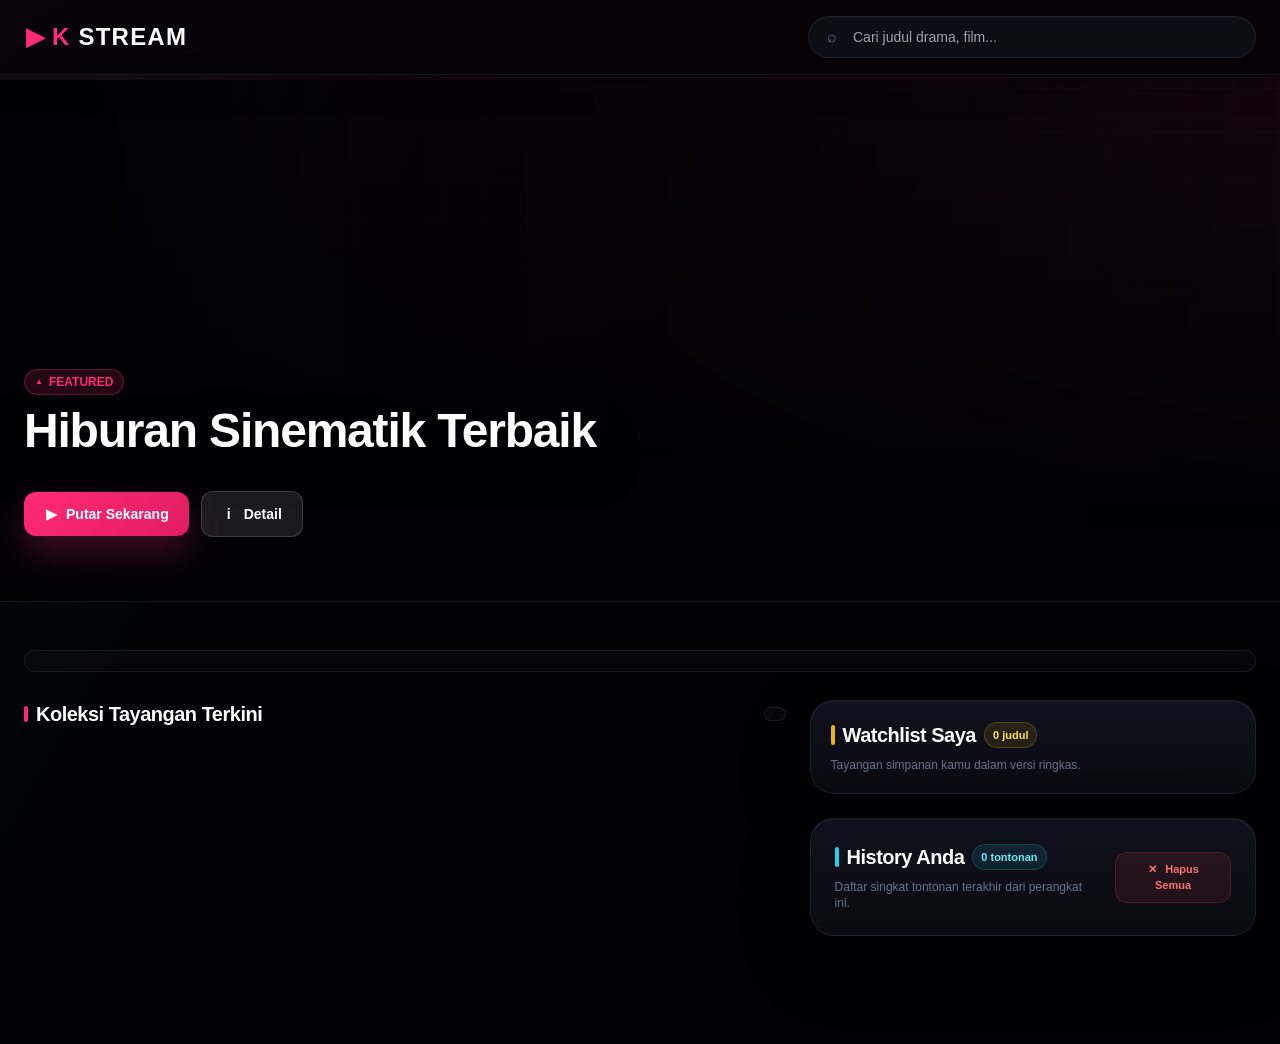
==== commit 0c77e217: "Add files via upload" ====
--- a/index.html
+++ b/index.html
@@ -10,15 +10,11 @@
     <title>K-STREAM — Premium OTT Streaming Platform</title>
     <link rel="manifest" href="./manifest.json" />
     <meta name="theme-color" content="#020205" />
-    <link rel="dns-prefetch" href="//cdn.jsdelivr.net" />
     <link rel="preconnect" href="https://rycwiryndaudzebxzulw.supabase.co" />
-    <link rel="preconnect" href="https://fonts.googleapis.com" />
-    <link rel="preconnect" href="https://fonts.gstatic.com" crossorigin />
-    <link
-      href="https://fonts.googleapis.com/css2?family=Inter:wght@400;600;700&display=swap"
-      rel="stylesheet"
-    />
+    <link rel="preconnect" href="https://i0.wp.com" crossorigin />
     <link rel="stylesheet" href="./css/index.css" />
+    <script defer src="./js/config.js"></script>
+    <script defer src="./js/index.min.js"></script>
   </head>
   <body class="antialiased pt-20" id="app-body">
     <a href="#main-content" class="skip-link">Lewati ke konten utama</a>
@@ -561,8 +557,5 @@
         </div>
       </div>
     </div>
-    <script defer src="https://cdn.jsdelivr.net/npm/@supabase/supabase-js@2"></script>
-    <script defer src="./js/config.js"></script>
-    <script defer src="./js/index.min.js"></script>
   </body>
 </html>
--- a/css/index.css
+++ b/css/index.css
@@ -0,0 +1 @@
+*,:after,:before{--tw-border-spacing-x:0;--tw-border-spacing-y:0;--tw-translate-x:0;--tw-translate-y:0;--tw-rotate:0;--tw-skew-x:0;--tw-skew-y:0;--tw-scale-x:1;--tw-scale-y:1;--tw-pan-x: ;--tw-pan-y: ;--tw-pinch-zoom: ;--tw-scroll-snap-strictness:proximity;--tw-gradient-from-position: ;--tw-gradient-via-position: ;--tw-gradient-to-position: ;--tw-ordinal: ;--tw-slashed-zero: ;--tw-numeric-figure: ;--tw-numeric-spacing: ;--tw-numeric-fraction: ;--tw-ring-inset: ;--tw-ring-offset-width:0px;--tw-ring-offset-color:#fff;--tw-ring-color:rgba(59,130,246,.5);--tw-ring-offset-shadow:0 0 #0000;--tw-ring-shadow:0 0 #0000;--tw-shadow:0 0 #0000;--tw-shadow-colored:0 0 #0000;--tw-blur: ;--tw-brightness: ;--tw-contrast: ;--tw-grayscale: ;--tw-hue-rotate: ;--tw-invert: ;--tw-saturate: ;--tw-sepia: ;--tw-drop-shadow: ;--tw-backdrop-blur: ;--tw-backdrop-brightness: ;--tw-backdrop-contrast: ;--tw-backdrop-grayscale: ;--tw-backdrop-hue-rotate: ;--tw-backdrop-invert: ;--tw-backdrop-opacity: ;--tw-backdrop-saturate: ;--tw-backdrop-sepia: ;--tw-contain-size: ;--tw-contain-layout: ;--tw-contain-paint: ;--tw-contain-style: }::backdrop{--tw-border-spacing-x:0;--tw-border-spacing-y:0;--tw-translate-x:0;--tw-translate-y:0;--tw-rotate:0;--tw-skew-x:0;--tw-skew-y:0;--tw-scale-x:1;--tw-scale-y:1;--tw-pan-x: ;--tw-pan-y: ;--tw-pinch-zoom: ;--tw-scroll-snap-strictness:proximity;--tw-gradient-from-position: ;--tw-gradient-via-position: ;--tw-gradient-to-position: ;--tw-ordinal: ;--tw-slashed-zero: ;--tw-numeric-figure: ;--tw-numeric-spacing: ;--tw-numeric-fraction: ;--tw-ring-inset: ;--tw-ring-offset-width:0px;--tw-ring-offset-color:#fff;--tw-ring-color:rgba(59,130,246,.5);--tw-ring-offset-shadow:0 0 #0000;--tw-ring-shadow:0 0 #0000;--tw-shadow:0 0 #0000;--tw-shadow-colored:0 0 #0000;--tw-blur: ;--tw-brightness: ;--tw-contrast: ;--tw-grayscale: ;--tw-hue-rotate: ;--tw-invert: ;--tw-saturate: ;--tw-sepia: ;--tw-drop-shadow: ;--tw-backdrop-blur: ;--tw-backdrop-brightness: ;--tw-backdrop-contrast: ;--tw-backdrop-grayscale: ;--tw-backdrop-hue-rotate: ;--tw-backdrop-invert: ;--tw-backdrop-opacity: ;--tw-backdrop-saturate: ;--tw-backdrop-sepia: ;--tw-contain-size: ;--tw-contain-layout: ;--tw-contain-paint: ;--tw-contain-style: }/*! tailwindcss v3.4.17 | MIT License | https://tailwindcss.com*/*,:after,:before{box-sizing:border-box;border:0 solid #e5e7eb}:after,:before{--tw-content:""}:host,html{line-height:1.5;-webkit-text-size-adjust:100%;-moz-tab-size:4;-o-tab-size:4;tab-size:4;font-family:Inter,system-ui,sans-serif;font-feature-settings:normal;font-variation-settings:normal;-webkit-tap-highlight-color:transparent}body{margin:0;line-height:inherit}hr{height:0;color:inherit;border-top-width:1px}abbr:where([title]){-webkit-text-decoration:underline dotted;text-decoration:underline dotted}h1,h2,h3,h4,h5,h6{font-size:inherit;font-weight:inherit}a{color:inherit;text-decoration:inherit}b,strong{font-weight:bolder}code,kbd,pre,samp{font-family:ui-monospace,SFMono-Regular,Menlo,Monaco,Consolas,Liberation Mono,Courier New,monospace;font-feature-settings:normal;font-variation-settings:normal;font-size:1em}small{font-size:80%}sub,sup{font-size:75%;line-height:0;position:relative;vertical-align:baseline}sub{bottom:-.25em}sup{top:-.5em}table{text-indent:0;border-color:inherit;border-collapse:collapse}button,input,optgroup,select,textarea{font-family:inherit;font-feature-settings:inherit;font-variation-settings:inherit;font-size:100%;font-weight:inherit;line-height:inherit;letter-spacing:inherit;color:inherit;margin:0;padding:0}button,select{text-transform:none}button,input:where([type=button]),input:where([type=reset]),input:where([type=submit]){-webkit-appearance:button;background-color:transparent;background-image:none}:-moz-focusring{outline:auto}:-moz-ui-invalid{box-shadow:none}progress{vertical-align:baseline}::-webkit-inner-spin-button,::-webkit-outer-spin-button{height:auto}[type=search]{-webkit-appearance:textfield;outline-offset:-2px}::-webkit-search-decoration{-webkit-appearance:none}::-webkit-file-upload-button{-webkit-appearance:button;font:inherit}summary{display:list-item}blockquote,dd,dl,figure,h1,h2,h3,h4,h5,h6,hr,p,pre{margin:0}fieldset{margin:0}fieldset,legend{padding:0}menu,ol,ul{list-style:none;margin:0;padding:0}dialog{padding:0}textarea{resize:vertical}input::-moz-placeholder,textarea::-moz-placeholder{opacity:1;color:#9ca3af}input::placeholder,textarea::placeholder{opacity:1;color:#9ca3af}[role=button],button{cursor:pointer}:disabled{cursor:default}audio,canvas,embed,iframe,img,object,svg,video{display:block;vertical-align:middle}img,video{max-width:100%;height:auto}[hidden]:where(:not([hidden=until-found])){display:none}.container{width:100%}@media (min-width:640px){.container{max-width:640px}}@media (min-width:768px){.container{max-width:768px}}@media (min-width:1024px){.container{max-width:1024px}}@media (min-width:1280px){.container{max-width:1280px}}@media (min-width:1536px){.container{max-width:1536px}}.fixed{position:fixed}.absolute{position:absolute}.relative{position:relative}.inset-0{inset:0}.inset-y-0{top:0;bottom:0}.bottom-2\.5{bottom:.625rem}.left-0{left:0}.left-1\/2{left:50%}.left-2\.5{left:.625rem}.left-4{left:1rem}.right-2\.5{right:.625rem}.right-3{right:.75rem}.top-0{top:0}.top-1\/2{top:50%}.top-2\.5{top:.625rem}.top-3{top:.75rem}.top-4{top:1rem}.z-0{z-index:0}.z-10{z-index:10}.z-20{z-index:20}.z-30{z-index:30}.z-50{z-index:50}.z-\[100\]{z-index:100}.z-\[101\]{z-index:101}.z-\[150\]{z-index:150}.col-span-full{grid-column:1/-1}.mx-auto{margin-left:auto;margin-right:auto}.-mt-12{margin-top:-3rem}.-mt-8{margin-top:-2rem}.mb-0{margin-bottom:0}.mb-1{margin-bottom:.25rem}.mb-1\.5{margin-bottom:.375rem}.mb-10{margin-bottom:2.5rem}.mb-2{margin-bottom:.5rem}.mb-2\.5{margin-bottom:.625rem}.mb-3{margin-bottom:.75rem}.mb-4{margin-bottom:1rem}.mb-5{margin-bottom:1.25rem}.mb-6{margin-bottom:1.5rem}.mb-8{margin-bottom:2rem}.mr-0\.5{margin-right:.125rem}.mr-1{margin-right:.25rem}.mt-0\.5{margin-top:.125rem}.mt-1{margin-top:.25rem}.mt-2{margin-top:.5rem}.mt-4{margin-top:1rem}.line-clamp-2{overflow:hidden;display:-webkit-box;-webkit-box-orient:vertical;-webkit-line-clamp:2}.block{display:block}.flex{display:flex}.inline-flex{display:inline-flex}.grid{display:grid}.hidden{display:none}.aspect-\[3\/4\]{aspect-ratio:3/4}.h-10{height:2.5rem}.h-4{height:1rem}.h-40{height:10rem}.h-5{height:1.25rem}.h-56{height:14rem}.h-8{height:2rem}.h-9{height:2.25rem}.h-\[45vh\]{height:45vh}.h-full{height:100%}.max-h-20{max-height:5rem}.max-h-32{max-height:8rem}.max-h-\[90vh\]{max-height:90vh}.w-1{width:.25rem}.w-10{width:2.5rem}.w-48{width:12rem}.w-8{width:2rem}.w-9{width:2.25rem}.w-\[95\%\]{width:95%}.w-full{width:100%}.min-w-0{min-width:0}.max-w-2xl{max-width:42rem}.max-w-4xl{max-width:56rem}.max-w-7xl{max-width:80rem}.max-w-md{max-width:28rem}.flex-1{flex:1 1 0%}.shrink-0{flex-shrink:0}.-translate-x-1\/2{--tw-translate-x:-50%}.-translate-x-1\/2,.-translate-y-1\/2{transform:translate(var(--tw-translate-x),var(--tw-translate-y)) rotate(var(--tw-rotate)) skewX(var(--tw-skew-x)) skewY(var(--tw-skew-y)) scaleX(var(--tw-scale-x)) scaleY(var(--tw-scale-y))}.-translate-y-1\/2{--tw-translate-y:-50%}@keyframes pulse{50%{opacity:.5}}.animate-pulse{animation:pulse 2s cubic-bezier(.4,0,.6,1) infinite}.cursor-pointer{cursor:pointer}.snap-x{scroll-snap-type:x var(--tw-scroll-snap-strictness)}.snap-mandatory{--tw-scroll-snap-strictness:mandatory}.snap-start{scroll-snap-align:start}.grid-cols-2{grid-template-columns:repeat(2,minmax(0,1fr))}.flex-col{flex-direction:column}.flex-wrap{flex-wrap:wrap}.items-start{align-items:flex-start}.items-end{align-items:flex-end}.items-center{align-items:center}.justify-center{justify-content:center}.justify-between{justify-content:space-between}.gap-1\.5{gap:.375rem}.gap-2{gap:.5rem}.gap-2\.5{gap:.625rem}.gap-3{gap:.75rem}.gap-4{gap:1rem}.gap-6{gap:1.5rem}.space-y-2>:not([hidden])~:not([hidden]){--tw-space-y-reverse:0;margin-top:calc(.5rem*(1 - var(--tw-space-y-reverse)));margin-bottom:calc(.5rem*var(--tw-space-y-reverse))}.space-y-5>:not([hidden])~:not([hidden]){--tw-space-y-reverse:0;margin-top:calc(1.25rem*(1 - var(--tw-space-y-reverse)));margin-bottom:calc(1.25rem*var(--tw-space-y-reverse))}.space-y-6>:not([hidden])~:not([hidden]){--tw-space-y-reverse:0;margin-top:calc(1.5rem*(1 - var(--tw-space-y-reverse)));margin-bottom:calc(1.5rem*var(--tw-space-y-reverse))}.overflow-hidden{overflow:hidden}.overflow-x-auto{overflow-x:auto}.overflow-y-auto{overflow-y:auto}.scroll-smooth{scroll-behavior:smooth}.truncate{overflow:hidden;text-overflow:ellipsis;white-space:nowrap}.rounded{border-radius:.25rem}.rounded-2xl{border-radius:1rem}.rounded-3xl{border-radius:1.5rem}.rounded-full{border-radius:9999px}.rounded-lg{border-radius:.5rem}.rounded-xl{border-radius:.75rem}.border{border-width:1px}.border-b{border-bottom-width:1px}.border-t{border-top-width:1px}.border-brand{--tw-border-opacity:1;border-color:rgb(255 42 116/var(--tw-border-opacity,1))}.border-brand\/20{border-color:rgba(255,42,116,.2)}.border-cyan-400\/20{border-color:rgba(34,211,238,.2)}.border-dark-border{--tw-border-opacity:1;border-color:rgb(31 31 46/var(--tw-border-opacity,1))}.border-red-500\/20{border-color:rgba(239,68,68,.2)}.border-white\/10{border-color:hsla(0,0%,100%,.1)}.border-yellow-400\/20{border-color:rgba(250,204,21,.2)}.bg-black\/60{background-color:rgba(0,0,0,.6)}.bg-black\/90{background-color:rgba(0,0,0,.9)}.bg-brand{--tw-bg-opacity:1;background-color:rgb(255 42 116/var(--tw-bg-opacity,1))}.bg-brand\/10{background-color:rgba(255,42,116,.1)}.bg-cyan-400{--tw-bg-opacity:1;background-color:rgb(34 211 238/var(--tw-bg-opacity,1))}.bg-cyan-400\/10{background-color:rgba(34,211,238,.1)}.bg-dark-bg{--tw-bg-opacity:1;background-color:rgb(2 2 5/var(--tw-bg-opacity,1))}.bg-dark-bg\/80{background-color:rgba(2,2,5,.8)}.bg-dark-border{--tw-bg-opacity:1;background-color:rgb(31 31 46/var(--tw-bg-opacity,1))}.bg-dark-surface{--tw-bg-opacity:1;background-color:rgb(13 13 20/var(--tw-bg-opacity,1))}.bg-dark-surface\/60{background-color:rgba(13,13,20,.6)}.bg-neutral-900{--tw-bg-opacity:1;background-color:rgb(23 23 23/var(--tw-bg-opacity,1))}.bg-red-500\/10{background-color:rgba(239,68,68,.1)}.bg-white{--tw-bg-opacity:1;background-color:rgb(255 255 255/var(--tw-bg-opacity,1))}.bg-white\/10{background-color:hsla(0,0%,100%,.1)}.bg-white\/5{background-color:hsla(0,0%,100%,.05)}.bg-yellow-400\/10{background-color:rgba(250,204,21,.1)}.bg-yellow-500{--tw-bg-opacity:1;background-color:rgb(234 179 8/var(--tw-bg-opacity,1))}.bg-gradient-to-r{background-image:linear-gradient(to right,var(--tw-gradient-stops))}.bg-gradient-to-t{background-image:linear-gradient(to top,var(--tw-gradient-stops))}.from-dark-bg{--tw-gradient-from:#020205 var(--tw-gradient-from-position);--tw-gradient-to:rgba(2,2,5,0) var(--tw-gradient-to-position);--tw-gradient-stops:var(--tw-gradient-from),var(--tw-gradient-to)}.from-dark-surface{--tw-gradient-from:#0d0d14 var(--tw-gradient-from-position);--tw-gradient-to:rgba(13,13,20,0) var(--tw-gradient-to-position);--tw-gradient-stops:var(--tw-gradient-from),var(--tw-gradient-to)}.via-dark-bg\/30{--tw-gradient-to:rgba(2,2,5,0) var(--tw-gradient-to-position);--tw-gradient-stops:var(--tw-gradient-from),rgba(2,2,5,.3) var(--tw-gradient-via-position),var(--tw-gradient-to)}.via-dark-bg\/70{--tw-gradient-to:rgba(2,2,5,0) var(--tw-gradient-to-position);--tw-gradient-stops:var(--tw-gradient-from),rgba(2,2,5,.7) var(--tw-gradient-via-position),var(--tw-gradient-to)}.via-dark-surface\/30{--tw-gradient-to:rgba(13,13,20,0) var(--tw-gradient-to-position);--tw-gradient-stops:var(--tw-gradient-from),rgba(13,13,20,.3) var(--tw-gradient-via-position),var(--tw-gradient-to)}.via-transparent{--tw-gradient-to:transparent var(--tw-gradient-to-position);--tw-gradient-stops:var(--tw-gradient-from),transparent var(--tw-gradient-via-position),var(--tw-gradient-to)}.to-transparent{--tw-gradient-to:transparent var(--tw-gradient-to-position)}.object-cover{-o-object-fit:cover;object-fit:cover}.object-top{-o-object-position:top;object-position:top}.p-1\.5{padding:.375rem}.p-2{padding:.5rem}.p-3{padding:.75rem}.p-4{padding:1rem}.px-1\.5{padding-left:.375rem;padding-right:.375rem}.px-2{padding-left:.5rem;padding-right:.5rem}.px-2\.5{padding-left:.625rem;padding-right:.625rem}.px-3{padding-left:.75rem;padding-right:.75rem}.px-4{padding-left:1rem;padding-right:1rem}.px-5{padding-left:1.25rem;padding-right:1.25rem}.px-6{padding-left:1.5rem;padding-right:1.5rem}.py-0\.5{padding-top:.125rem;padding-bottom:.125rem}.py-1{padding-top:.25rem;padding-bottom:.25rem}.py-1\.5{padding-top:.375rem;padding-bottom:.375rem}.py-10{padding-top:2.5rem;padding-bottom:2.5rem}.py-2{padding-top:.5rem;padding-bottom:.5rem}.py-2\.5{padding-top:.625rem;padding-bottom:.625rem}.py-3{padding-top:.75rem;padding-bottom:.75rem}.py-4{padding-top:1rem;padding-bottom:1rem}.py-8{padding-top:2rem;padding-bottom:2rem}.pb-2{padding-bottom:.5rem}.pb-24{padding-bottom:6rem}.pb-8{padding-bottom:2rem}.pl-11{padding-left:2.75rem}.pl-4{padding-left:1rem}.pr-1{padding-right:.25rem}.pr-10{padding-right:2.5rem}.pr-4{padding-right:1rem}.pt-20{padding-top:5rem}.pt-4{padding-top:1rem}.text-left{text-align:left}.text-center{text-align:center}.text-2xl{font-size:1.5rem;line-height:2rem}.text-\[10px\]{font-size:10px}.text-\[11px\]{font-size:11px}.text-\[8px\]{font-size:8px}.text-\[9px\]{font-size:9px}.text-base{font-size:1rem;line-height:1.5rem}.text-lg{font-size:1.125rem;line-height:1.75rem}.text-sm{font-size:.875rem;line-height:1.25rem}.text-xl{font-size:1.25rem;line-height:1.75rem}.text-xs{font-size:.75rem;line-height:1rem}.font-black{font-weight:900}.font-bold{font-weight:700}.font-extrabold{font-weight:800}.font-medium{font-weight:500}.font-semibold{font-weight:600}.uppercase{text-transform:uppercase}.italic{font-style:italic}.leading-relaxed{line-height:1.625}.leading-tight{line-height:1.25}.tracking-tight{letter-spacing:-.025em}.tracking-wider{letter-spacing:.05em}.tracking-widest{letter-spacing:.1em}.text-black{--tw-text-opacity:1;color:rgb(0 0 0/var(--tw-text-opacity,1))}.text-brand{--tw-text-opacity:1;color:rgb(255 42 116/var(--tw-text-opacity,1))}.text-cyan-300{--tw-text-opacity:1;color:rgb(103 232 249/var(--tw-text-opacity,1))}.text-dark-muted{--tw-text-opacity:1;color:rgb(100 116 139/var(--tw-text-opacity,1))}.text-neutral-300{--tw-text-opacity:1;color:rgb(212 212 212/var(--tw-text-opacity,1))}.text-neutral-400{--tw-text-opacity:1;color:rgb(163 163 163/var(--tw-text-opacity,1))}.text-red-400{--tw-text-opacity:1;color:rgb(248 113 113/var(--tw-text-opacity,1))}.text-red-500{--tw-text-opacity:1;color:rgb(239 68 68/var(--tw-text-opacity,1))}.text-white{--tw-text-opacity:1;color:rgb(255 255 255/var(--tw-text-opacity,1))}.text-yellow-300{--tw-text-opacity:1;color:rgb(253 224 71/var(--tw-text-opacity,1))}.text-yellow-500{--tw-text-opacity:1;color:rgb(234 179 8/var(--tw-text-opacity,1))}.antialiased{-webkit-font-smoothing:antialiased;-moz-osx-font-smoothing:grayscale}.opacity-30{opacity:.3}.opacity-50{opacity:.5}.opacity-60{opacity:.6}.shadow-2xl{--tw-shadow:0 25px 50px -12px rgba(0,0,0,.25);--tw-shadow-colored:0 25px 50px -12px var(--tw-shadow-color)}.shadow-2xl,.shadow-lg{box-shadow:var(--tw-ring-offset-shadow,0 0 #0000),var(--tw-ring-shadow,0 0 #0000),var(--tw-shadow)}.shadow-lg{--tw-shadow:0 10px 15px -3px rgba(0,0,0,.1),0 4px 6px -4px rgba(0,0,0,.1);--tw-shadow-colored:0 10px 15px -3px var(--tw-shadow-color),0 4px 6px -4px var(--tw-shadow-color)}.filter{filter:var(--tw-blur) var(--tw-brightness) var(--tw-contrast) var(--tw-grayscale) var(--tw-hue-rotate) var(--tw-invert) var(--tw-saturate) var(--tw-sepia) var(--tw-drop-shadow)}.backdrop-blur-sm{--tw-backdrop-blur:blur(4px)}.backdrop-blur-sm,.backdrop-blur-xl{-webkit-backdrop-filter:var(--tw-backdrop-blur) var(--tw-backdrop-brightness) var(--tw-backdrop-contrast) var(--tw-backdrop-grayscale) var(--tw-backdrop-hue-rotate) var(--tw-backdrop-invert) var(--tw-backdrop-opacity) var(--tw-backdrop-saturate) var(--tw-backdrop-sepia);backdrop-filter:var(--tw-backdrop-blur) var(--tw-backdrop-brightness) var(--tw-backdrop-contrast) var(--tw-backdrop-grayscale) var(--tw-backdrop-hue-rotate) var(--tw-backdrop-invert) var(--tw-backdrop-opacity) var(--tw-backdrop-saturate) var(--tw-backdrop-sepia)}.backdrop-blur-xl{--tw-backdrop-blur:blur(24px)}.transition-all{transition-property:all;transition-timing-function:cubic-bezier(.4,0,.2,1);transition-duration:.15s}.fa-regular,.fa-solid{display:inline-block;min-width:1em;font-style:normal;font-weight:inherit;line-height:1;text-align:center;speak:never}.fa-regular:before,.fa-solid:before{display:inline-block}.fa-play:before{content:"\25b6"}.fa-magnifying-glass:before{content:"\2315"}.fa-clock-rotate-left:before{content:"\21ba"}.fa-bookmark:before{content:"\25ae"}.fa-regular.fa-bookmark:before{content:"\25af"}.fa-heart:before{content:"\2665"}.fa-regular.fa-heart:before{content:"\2661"}.fa-circle-info:before{content:"i"}.fa-fire:before{content:"\25b2"}.fa-star:before{content:"\2605"}.fa-list-ol:before{content:"\2630"}.fa-arrow-left:before{content:"\2190"}.fa-xmark:before{content:"\00d7"}.fa-trash:before{content:"\2715"}:root{--stroke-soft:rgba(148,163,184,.12);--cyan:#22d3ee}body{background:linear-gradient(180deg,rgba(255,42,116,.08),rgba(2,2,5,0) 34rem),linear-gradient(120deg,rgba(34,211,238,.055),transparent 28rem),#020205;color:#f8fafc;font-family:Inter,sans-serif;text-rendering:optimizeLegibility;-webkit-tap-highlight-color:transparent}body:before{content:"";position:fixed;inset:0;pointer-events:none;z-index:-1;background-image:linear-gradient(hsla(0,0%,100%,.025) 1px,transparent 0),linear-gradient(90deg,hsla(0,0%,100%,.02) 1px,transparent 0);background-size:44px 44px;-webkit-mask-image:linear-gradient(180deg,rgba(0,0,0,.6),transparent 58%);mask-image:linear-gradient(180deg,rgba(0,0,0,.6),transparent 58%)}a,button,input{touch-action:manipulation}a:focus-visible,button:focus-visible,input:focus-visible{outline:3px solid rgba(255,42,116,.55);outline-offset:3px}.skip-link{position:fixed;top:8px;left:8px;z-index:99999;background:#ff2a74;color:#fff;padding:10px 14px;border-radius:12px;font-size:12px;font-weight:800;transform:translateY(-140%);transition:transform .2s ease}.skip-link:focus{transform:translateY(0)}.glass-nav{background:rgba(2,2,5,.72);border-color:var(--stroke-soft);box-shadow:0 10px 30px rgba(0,0,0,.28);backdrop-filter:blur(20px);-webkit-backdrop-filter:blur(20px)}.desktop-nav-btn{display:inline-flex;align-items:center;gap:7px;padding:10px 14px;border-radius:999px;border:1px solid rgba(148,163,184,.12);background:rgba(13,13,20,.62);color:#94a3b8;font-size:12px;font-weight:800;transition:all .2s ease;white-space:nowrap}.desktop-nav-btn:hover{color:#fff;border-color:rgba(255,42,116,.35);background:rgba(255,42,116,.1)}.desktop-nav-btn.active{color:#fff;background:linear-gradient(135deg,rgba(255,42,116,.28),rgba(225,29,98,.18));border-color:rgba(255,42,116,.45)}#mobile-search-input,#search-input{background:rgba(15,16,28,.82);border-color:var(--stroke-soft);box-shadow:inset 0 1px 0 hsla(0,0%,100%,.03)}#mobile-search-input:focus,#search-input:focus{box-shadow:0 0 0 4px rgba(255,42,116,.1),inset 0 1px 0 hsla(0,0%,100%,.04)}.no-scrollbar::-webkit-scrollbar{display:none}.no-scrollbar{-ms-overflow-style:none;scrollbar-width:none}.line-clamp-2{display:-webkit-box;line-clamp:2;-webkit-line-clamp:2;-webkit-box-orient:vertical;overflow:hidden}#toast-container{position:fixed;bottom:80px;right:16px;z-index:9999;display:flex;flex-direction:column;gap:8px;pointer-events:none}@media (min-width:768px){#toast-container{bottom:24px}}.toast{display:flex;align-items:center;gap:10px;background:#0d0d14;border:1px solid #1f1f2e;padding:12px 16px;border-radius:14px;font-size:12px;font-weight:600;color:#f8fafc;box-shadow:0 8px 24px rgba(0,0,0,.5);animation:toastIn .35s cubic-bezier(.34,1.56,.64,1) forwards;pointer-events:auto;min-width:220px;max-width:320px}.toast.hiding{animation:toastOut .25s ease forwards}.toast-info{color:#ff2a74}.toast-success{border-color:rgba(34,197,94,.35)}.toast-warning{border-color:rgba(234,179,8,.35)}.toast-error{border-color:rgba(239,68,68,.35)}@keyframes toastIn{0%{opacity:0;transform:translateX(40px) scale(.9)}to{opacity:1;transform:translateX(0) scale(1)}}@keyframes toastOut{0%{opacity:1;transform:translateX(0) scale(1)}to{opacity:0;transform:translateX(40px) scale(.9)}}.skeleton{background:linear-gradient(90deg,#0d0d14 25%,#1f1f2e 50%,#0d0d14 75%);background-size:200% 100%;animation:shimmer 1.5s infinite;border-radius:8px}@keyframes shimmer{0%{background-position:200% 0}to{background-position:-200% 0}}.skeleton-card{background:#0d0d14;border:1px solid #1f1f2e;border-radius:16px;overflow:hidden;padding:6px}.skeleton-poster{width:100%;aspect-ratio:3/4;border-radius:12px}.skeleton-line{height:10px;margin-top:8px;border-radius:6px}.skeleton-line-short{width:60%}#bottom-nav{display:none}@media (max-width:767px){#bottom-nav{display:flex;position:fixed;bottom:0;left:0;right:0;z-index:50;background:rgba(13,13,20,.96);-webkit-backdrop-filter:blur(20px);backdrop-filter:blur(20px);border-top:1px solid #1f1f2e;padding:8px 0 max(8px,env(safe-area-inset-bottom));justify-content:space-around;align-items:center;box-shadow:0 -18px 42px rgba(0,0,0,.42)}body{padding-bottom:64px}}.bottom-nav-btn{display:flex;flex-direction:column;align-items:center;gap:3px;padding:6px 8px;border-radius:12px;font-size:10px;font-weight:600;color:#64748b;transition:color .2s,background .2s;background:none;border:none;cursor:pointer;width:25%}.bottom-nav-btn.active{color:#ff2a74;background:rgba(255,42,116,.1)}.bottom-nav-btn i{font-size:18px}#hero-banner{height:58vh;min-height:500px;width:100%;max-width:80rem;margin-left:auto;margin-right:auto;border-color:var(--stroke-soft);box-shadow:inset 0 -1px 0 hsla(0,0%,100%,.04)}#hero-banner:after{content:"";position:absolute;inset:auto 0 0;height:120px;background:linear-gradient(0deg,#020205 10%,transparent);z-index:11;pointer-events:none}.hero-slide{position:absolute;inset:0;opacity:0;transition:opacity .8s ease}.hero-slide.active{opacity:1}.hero-slide img{opacity:.42!important;filter:saturate(1.08) contrast(1.06) brightness(.92)}#hero-title{text-shadow:0 18px 42px rgba(0,0,0,.72)}#hero-badge{background:rgba(255,42,116,.14);border-color:rgba(255,42,116,.28);box-shadow:inset 0 0 0 1px hsla(0,0%,100%,.03)}#detail-play-btn,#hero-play-btn,#modal-play-btn{background:linear-gradient(135deg,#ff2a74,#e11d62);box-shadow:0 16px 34px rgba(255,42,116,.25)}#detail-play-btn:hover,#hero-play-btn:hover,#modal-play-btn:hover{transform:translateY(-1px);box-shadow:0 20px 42px rgba(255,42,116,.32)}#hero-info-btn{background:hsla(0,0%,100%,.1);border-color:hsla(0,0%,100%,.16);-webkit-backdrop-filter:blur(16px);backdrop-filter:blur(16px)}#hero-info-btn:hover{background:hsla(0,0%,100%,.16)}.hero-dot{height:7px;width:7px;border-radius:50%;background:hsla(0,0%,100%,.36);position:relative;transition:all .3s;cursor:pointer;border:none}.hero-dot:after{content:"";position:absolute;top:-12px;right:-12px;bottom:-12px;left:-12px}.hero-dot.active{width:28px;border-radius:10px;background:linear-gradient(90deg,#ff2a74,#22d3ee)}#genre-chips-row{padding:10px;margin-bottom:28px;border:1px solid var(--stroke-soft);border-radius:18px;background:rgba(13,13,20,.54);-webkit-backdrop-filter:blur(18px);backdrop-filter:blur(18px)}#continue-watching,.panel-card{background:linear-gradient(180deg,rgba(17,18,30,.96),rgba(10,10,18,.96));border-color:var(--stroke-soft);box-shadow:0 24px 70px rgba(0,0,0,.32),inset 0 1px 0 hsla(0,0%,100%,.035)}.premium-shadow{background:linear-gradient(180deg,rgba(18,18,30,.94),rgba(10,10,18,.96))!important;border:1px solid var(--stroke-soft);box-shadow:0 10px 30px rgba(0,0,0,.2);content-visibility:auto;contain-intrinsic-size:260px 420px}.premium-shadow:hover{transform:translateY(-4px);border-color:rgba(255,42,116,.28);box-shadow:0 24px 48px rgba(0,0,0,.34),0 16px 36px rgba(255,42,116,.1)}.poster-shell{border-radius:16px!important;border-color:hsla(0,0%,100%,.1)!important;box-shadow:inset 0 1px 0 hsla(0,0%,100%,.05);position:relative}.poster-shell:after{content:"";inset:0;background:linear-gradient(180deg,hsla(0,0%,100%,.08),transparent 24%,rgba(2,2,5,.18))}.poster-actions,.poster-shell:after{position:absolute;pointer-events:none}.poster-actions{inset:auto 10px 10px 10px;z-index:25;display:flex;gap:8px;opacity:0;transform:translateY(10px);transition:opacity .25s ease,transform .25s ease}.poster-shell:focus-within .poster-actions,.poster-shell:hover .poster-actions{opacity:1;transform:translateY(0);pointer-events:auto}.poster-action-btn{min-height:38px;min-width:38px;padding:0 12px;border-radius:12px;background:rgba(2,2,5,.82);border:1px solid hsla(0,0%,100%,.14);color:#fff;font-size:11px;font-weight:800;-webkit-backdrop-filter:blur(12px);backdrop-filter:blur(12px)}.poster-action-btn.primary{background:linear-gradient(135deg,#ff2a74,#e11d62);border-color:rgba(255,42,116,.45)}#catalog-count{border:1px solid var(--stroke-soft);background:rgba(13,13,20,.64);border-radius:999px;padding:6px 10px}.eps-progress-bar{height:3px;background:#1f1f2e;border-radius:2px;margin-top:4px;overflow:hidden}.eps-progress-fill{height:100%;background:linear-gradient(90deg,#ff2a74,#22d3ee);border-radius:2px;transition:width .3s}#detail-page{display:none;position:fixed;inset:0;z-index:200;overflow-y:auto;background:linear-gradient(180deg,rgba(255,42,116,.06),transparent 360px),#020205}#detail-progress-list>div{background:rgba(13,13,20,.82)!important;border-color:var(--stroke-soft)!important}#preview-modal{background:linear-gradient(180deg,rgba(18,18,30,.98),rgba(8,8,15,.98));border-color:hsla(0,0%,100%,.12);box-shadow:0 40px 120px rgba(0,0,0,.66)}#preview-modal-overlay{background:rgba(0,0,0,.78)}.history-card{background:linear-gradient(135deg,rgba(34,211,238,.055),transparent 42%),linear-gradient(180deg,rgba(18,18,30,.96),rgba(8,8,15,.96));border:1px solid var(--stroke-soft);box-shadow:0 18px 46px rgba(0,0,0,.26)}.mini-watchlist-card .poster-shell{border-radius:14px!important}.mini-watchlist-card .poster-shell img{aspect-ratio:3/4}.mini-watchlist-card .p-2{padding:.5rem .15rem 0}.mini-watchlist-card button,.mini-watchlist-card h3{font-size:.8rem;line-height:1.35}.history-mini-list{display:flex;flex-direction:column;gap:.75rem}.history-mini-card{background:rgba(8,9,16,.78);border:1px solid rgba(148,163,184,.1);border-radius:18px;padding:.9rem}.history-mini-card:hover{border-color:rgba(34,211,238,.26);background:rgba(13,14,24,.96)}.history-text-list{display:flex;flex-direction:column;gap:.6rem}.history-text-card{background:rgba(8,9,16,.45);border:1px solid rgba(148,163,184,.06);border-radius:14px;padding:.65rem .75rem}.history-text-card:hover{border-color:rgba(255,42,116,.12)}.history-text-card .play-mini{min-width:52px;padding:.42rem .62rem}.watchlist-tight .poster-shell{border-radius:10px!important}.watchlist-tight .poster-shell:after{background:none}.watchlist-tight .p-2{padding:.3rem 0 0}.watchlist-tight .poster-actions{display:none}.watchlist-tight h3{font-size:.7rem;line-height:1.25}@keyframes fadeUp{0%{opacity:0;transform:translateY(18px)}to{opacity:1;transform:translateY(0)}}@keyframes cardReveal{0%{opacity:0;transform:translateY(16px) scale(.98);filter:blur(4px)}to{opacity:1;transform:translateY(0) scale(1);filter:blur(0)}}@keyframes heroKenBurns{0%{transform:scale(1.01) translateZ(0)}to{transform:scale(1.035) translate3d(-.5%,-.3%,0)}}#hero-badge,#hero-banner .flex.items-center.gap-3,#hero-dots,#hero-meta,#hero-synopsis,#hero-title{animation:fadeUp .7s ease both}.hero-slide.active img{animation:heroKenBurns 9s ease-out forwards;will-change:transform}.premium-shadow{animation:cardReveal .48s ease both;will-change:transform,opacity}.poster-shell img{transition:transform .65s cubic-bezier(.22,1,.36,1),filter .45s ease}.premium-shadow:hover .poster-shell img{transform:scale(1.075);filter:saturate(1.12) contrast(1.04)}@media (max-width:767px){#hero-banner{height:48vh;min-height:420px;max-width:none}.premium-shadow:hover{transform:none}.poster-actions{opacity:1;transform:none;pointer-events:auto}.poster-action-btn{height:34px;min-width:34px;font-size:10px}#detail-play-btn,#hero-play-btn,#modal-play-btn,.hero-slide.active img,.premium-shadow{animation:none}}@media (prefers-reduced-motion:reduce){*,:after,:before{animation-duration:.01ms!important;animation-iteration-count:1!important;scroll-behavior:auto!important;transition-duration:.01ms!important}}.hover\:border-brand\/40:hover{border-color:rgba(255,42,116,.4)}.hover\:bg-brand-hover:hover{--tw-bg-opacity:1;background-color:rgb(225 29 98/var(--tw-bg-opacity,1))}.hover\:bg-neutral-200:hover{--tw-bg-opacity:1;background-color:rgb(229 229 229/var(--tw-bg-opacity,1))}.hover\:bg-red-500:hover{--tw-bg-opacity:1;background-color:rgb(239 68 68/var(--tw-bg-opacity,1))}.hover\:bg-white\/10:hover{background-color:hsla(0,0%,100%,.1)}.hover\:bg-white\/20:hover{background-color:hsla(0,0%,100%,.2)}.hover\:text-white:hover{--tw-text-opacity:1;color:rgb(255 255 255/var(--tw-text-opacity,1))}.focus\:border-brand:focus{--tw-border-opacity:1;border-color:rgb(255 42 116/var(--tw-border-opacity,1))}.focus\:outline-none:focus{outline:2px solid transparent;outline-offset:2px}@media (min-width:640px){.sm\:-mt-10{margin-top:-2.5rem}.sm\:h-48{height:12rem}.sm\:w-auto{width:auto}.sm\:grid-cols-3{grid-template-columns:repeat(3,minmax(0,1fr))}}@media (min-width:768px){.md\:block{display:block}.md\:grid{display:grid}.md\:hidden{display:none}.md\:h-64{height:16rem}.md\:h-80{height:20rem}.md\:h-\[62vh\]{height:62vh}.md\:w-\[90\%\]{width:90%}.md\:w-auto{width:auto}.md\:flex-none{flex:none}.md\:grid-cols-4{grid-template-columns:repeat(4,minmax(0,1fr))}.md\:grid-cols-\[minmax\(0\2c 1\.45fr\)_minmax\(300px\2c 0\.85fr\)\]{grid-template-columns:minmax(0,1.45fr) minmax(300px,.85fr)}.md\:flex-row{flex-direction:row}.md\:items-center{align-items:center}.md\:gap-3{gap:.75rem}.md\:gap-5{gap:1.25rem}.md\:rounded-3xl{border-radius:1.5rem}.md\:p-2{padding:.5rem}.md\:p-5{padding:1.25rem}.md\:p-6{padding:1.5rem}.md\:p-8{padding:2rem}.md\:px-6{padding-left:1.5rem;padding-right:1.5rem}.md\:px-8{padding-left:2rem;padding-right:2rem}.md\:py-12{padding-top:3rem}.md\:pb-12,.md\:py-12{padding-bottom:3rem}.md\:text-2xl{font-size:1.5rem;line-height:2rem}.md\:text-3xl{font-size:1.875rem;line-height:2.25rem}.md\:text-4xl{font-size:2.25rem;line-height:2.5rem}.md\:text-5xl{font-size:3rem;line-height:1}.md\:text-sm{font-size:.875rem;line-height:1.25rem}.md\:text-xl{font-size:1.25rem;line-height:1.75rem}.md\:text-xs{font-size:.75rem;line-height:1rem}}@media (min-width:1024px){.lg\:grid-cols-4{grid-template-columns:repeat(4,minmax(0,1fr))}}@media (min-width:1280px){.xl\:grid-cols-5{grid-template-columns:repeat(5,minmax(0,1fr))}}
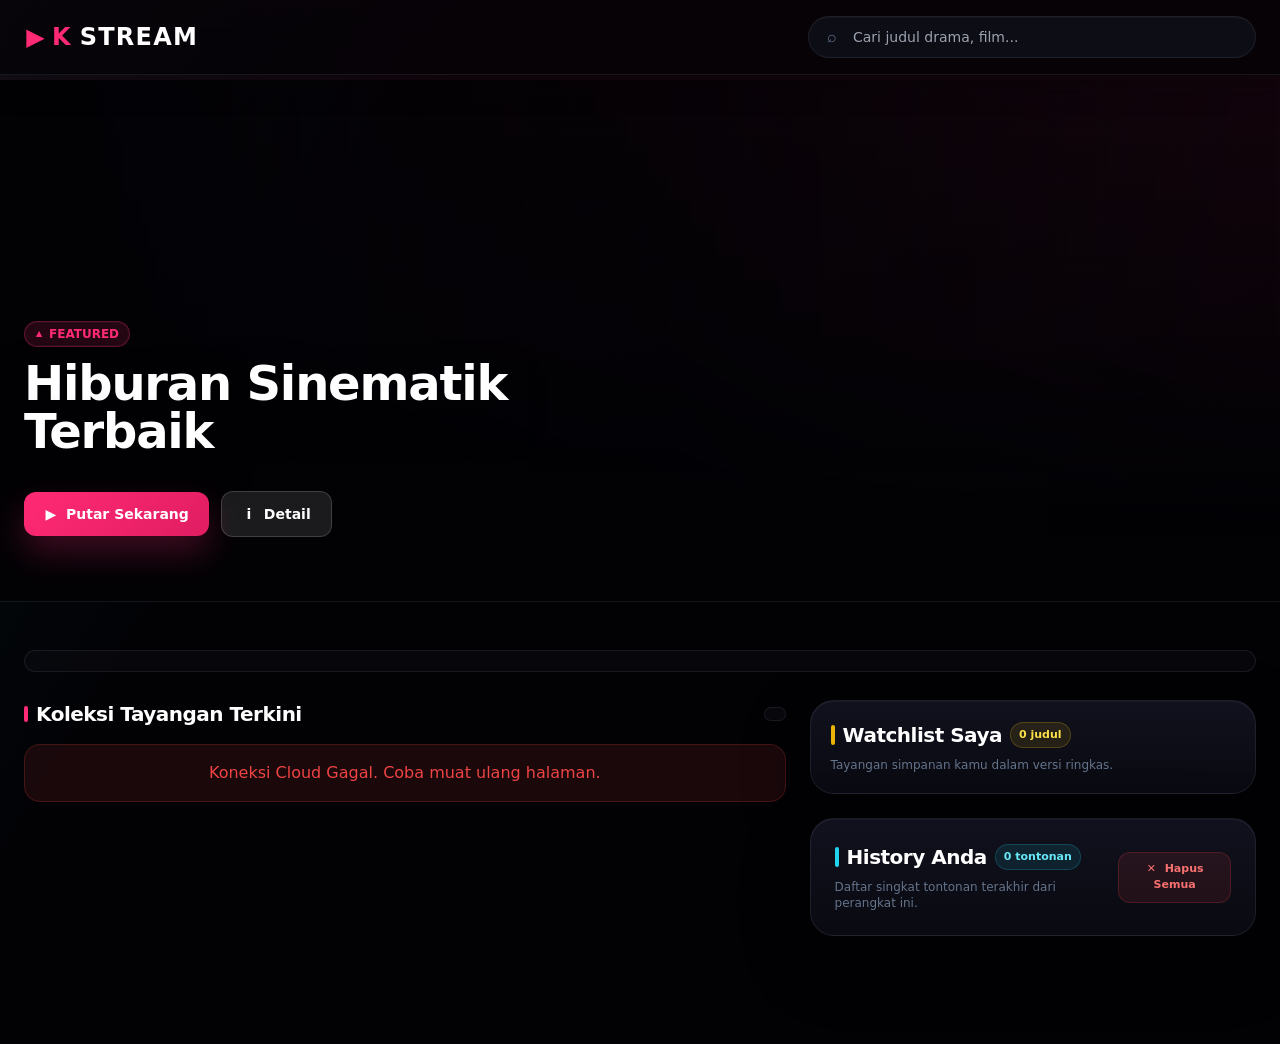
==== commit 1da7e932: "Add files via upload" ====
--- a/index.html
+++ b/index.html
@@ -18,9 +18,10 @@
   </head>
   <body class="antialiased pt-20" id="app-body">
     <a href="#main-content" class="skip-link">Lewati ke konten utama</a>
-    <div id="toast-container"></div>
+    <div id="toast-container" role="status" aria-live="polite" aria-atomic="false"></div>
     <nav id="bottom-nav" aria-label="Navigasi bawah">
       <button
+        type="button"
         class="bottom-nav-btn"
         id="bnav-search"
         onclick="switchView('search')"
@@ -29,6 +30,7 @@
         <i class="fa-solid fa-magnifying-glass" aria-hidden="true"></i>Cari
       </button>
       <button
+        type="button"
         class="bottom-nav-btn"
         id="bnav-history"
         onclick="switchView('history')"
@@ -37,6 +39,7 @@
         <i class="fa-solid fa-clock-rotate-left" aria-hidden="true"></i>History
       </button>
       <button
+        type="button"
         class="bottom-nav-btn"
         id="bnav-watchlist"
         onclick="switchView('watchlist')"
@@ -66,8 +69,9 @@
           </a>
           <div class="flex items-center gap-3 md:hidden">
             <button
+              type="button"
               onclick="toggleMobileSearch()"
-              class="text-dark-muted hover:text-white p-2 text-lg"
+              class="text-dark-muted hover:text-white w-11 h-11 flex items-center justify-center text-lg"
               aria-label="Buka pencarian mobile"
             >
               <i
@@ -137,16 +141,18 @@
         ></p>
         <div class="flex items-center gap-3">
           <button
+            type="button"
             id="hero-play-btn"
             onclick="heroPlay()"
-            class="inline-flex items-center gap-2 bg-brand hover:bg-brand-hover text-white text-xs md:text-sm font-semibold px-5 py-3 rounded-xl transition-all shadow-lg"
+            class="min-h-11 inline-flex items-center gap-2 bg-brand hover:bg-brand-hover text-white text-xs md:text-sm font-semibold px-5 py-3 rounded-xl transition-all shadow-lg"
           >
             <i class="fa-solid fa-play" aria-hidden="true"></i> Putar Sekarang
           </button>
           <button
+            type="button"
             id="hero-info-btn"
             onclick="heroInfo()"
-            class="inline-flex items-center gap-2 bg-white/10 hover:bg-white/20 text-white text-xs md:text-sm font-semibold px-5 py-3 rounded-xl transition-all border border-white/10"
+            class="min-h-11 inline-flex items-center gap-2 bg-white/10 hover:bg-white/20 text-white text-xs md:text-sm font-semibold px-5 py-3 rounded-xl transition-all border border-white/10"
           >
             <i class="fa-solid fa-circle-info" aria-hidden="true"></i> Detail
           </button>
@@ -154,6 +160,7 @@
         <div
           class="flex items-center gap-2 mt-4"
           id="hero-dots"
+          role="group"
           aria-label="Navigasi banner"
         ></div>
       </div>
@@ -191,18 +198,19 @@
             >
               Drama Title — Episode
             </h4>
-            <div class="eps-progress-bar w-48 mt-1">
-              <div
-                class="eps-progress-fill"
-                id="continue-progress"
-                style="width: 0%"
-              ></div>
-            </div>
+            <progress
+              class="continue-progress w-48 mt-1"
+              id="continue-progress"
+              max="100"
+              value="0"
+              aria-label="Progress tontonan terakhir"
+            ></progress>
           </div>
         </div>
         <button
+          type="button"
           id="continue-btn"
-          class="w-full sm:w-auto bg-white hover:bg-neutral-200 text-black font-bold text-xs px-4 py-2 rounded-xl transition-all"
+          class="min-h-11 w-full sm:w-auto bg-white hover:bg-neutral-200 text-black font-bold text-xs px-4 py-2 rounded-xl transition-all"
         >
           Putar Sekarang
         </button>
@@ -224,6 +232,7 @@
           </div>
           <span
             id="catalog-count"
+            aria-live="polite"
             class="text-xs text-dark-muted font-medium"
           ></span>
         </div>
@@ -290,7 +299,7 @@
             <div class="flex items-center gap-2">
               <button
                 onclick="switchView('home')"
-                class="md:hidden text-[11px] font-bold text-neutral-300 bg-white/5 border border-white/10 px-3 py-2 rounded-xl hover:bg-white/10 transition-all"
+                class="min-h-11 md:hidden text-[11px] font-bold text-neutral-300 bg-white/5 border border-white/10 px-3 py-2 rounded-xl hover:bg-white/10 transition-all"
                 type="button"
               >
                 <i class="fa-solid fa-arrow-left mr-1" aria-hidden="true"></i>
@@ -298,7 +307,7 @@
               </button>
               <button
                 onclick="clearWatchHistory()"
-                class="text-[11px] font-bold text-red-400 bg-red-500/10 border border-red-500/20 px-3 py-2 rounded-xl hover:bg-red-500 hover:text-white transition-all"
+                class="min-h-11 text-[11px] font-bold text-red-400 bg-red-500/10 border border-red-500/20 px-3 py-2 rounded-xl hover:bg-red-500 hover:text-white transition-all"
                 type="button"
               >
                 <i class="fa-solid fa-trash mr-1" aria-hidden="true"></i> Hapus
@@ -309,6 +318,7 @@
         </div>
         <div id="history-container" class="history-text-list"></div>
       </section>
+      </div>
       </div>
     </main>
     <div
@@ -334,7 +344,7 @@
         />
         <button
           onclick="switchView('home')"
-          class="absolute inset-y-0 right-3 flex items-center text-dark-muted"
+          class="absolute inset-y-0 right-1 w-11 flex items-center justify-center text-dark-muted"
           aria-label="Tutup pencarian"
           type="button"
         >
@@ -362,7 +372,7 @@
           ></div>
           <img
             id="detail-banner"
-            src=""
+            src="[data-uri]"
             class="w-full h-full object-cover opacity-50 object-top"
             alt="Banner detail"
             width="1200"
@@ -375,7 +385,7 @@
           <button
             onclick="closeDetailPage()"
             aria-label="Kembali dari halaman detail"
-            class="absolute top-4 left-4 w-9 h-9 rounded-full bg-black/60 border border-white/10 flex items-center justify-center text-white text-sm z-20"
+            class="absolute top-4 left-4 w-11 h-11 rounded-full bg-black/60 border border-white/10 flex items-center justify-center text-white text-sm z-20"
             type="button"
           >
             <i class="fa-solid fa-arrow-left" aria-hidden="true"></i>
@@ -403,7 +413,7 @@
           <h2
             id="detail-title"
             class="text-2xl md:text-4xl font-extrabold text-white tracking-tight mb-1"
-          ></h2>
+          >Memuat detail...</h2>
           <p
             id="detail-genre"
             class="text-[11px] text-brand font-bold mb-3"
@@ -471,7 +481,7 @@
         ></div>
         <img
           id="modal-banner"
-          src=""
+          src="[data-uri]"
           class="w-full h-full object-cover opacity-60 object-top"
           alt="Banner preview"
           width="900"
@@ -484,7 +494,7 @@
         <button
           onclick="closePreviewModal()"
           aria-label="Tutup preview"
-          class="absolute top-3 right-3 w-8 h-8 rounded-full bg-black/60 border border-white/10 flex items-center justify-center text-white text-sm z-20"
+          class="absolute top-3 right-3 w-11 h-11 rounded-full bg-black/60 border border-white/10 flex items-center justify-center text-white text-sm z-20"
           type="button"
         >
           <i class="fa-solid fa-xmark" aria-hidden="true"></i>
@@ -512,7 +522,7 @@
         <h3
           id="modal-title"
           class="text-xl md:text-3xl font-extrabold text-white tracking-tight mb-1.5"
-        ></h3>
+        >Memuat preview...</h3>
         <p
           id="modal-genre-display"
           class="text-[11px] text-brand font-bold mb-2.5"
@@ -525,7 +535,7 @@
           <button
             id="modal-play-btn"
             onclick="playFromModal()"
-            class="flex-1 text-xs font-bold bg-brand text-white py-2.5 px-4 rounded-xl"
+            class="min-h-11 flex-1 text-xs font-bold bg-brand text-white py-2.5 px-4 rounded-xl"
             type="button"
           >
             <i class="fa-solid fa-play mr-1" aria-hidden="true"></i> Putar
@@ -533,7 +543,7 @@
           <button
             id="modal-detail-btn"
             onclick="openDetailFromModal()"
-            class="flex-1 text-xs font-semibold bg-brand/10 border border-brand/20 text-brand py-2.5 px-4 rounded-xl"
+            class="min-h-11 flex-1 text-xs font-semibold bg-brand/10 border border-brand/20 text-brand py-2.5 px-4 rounded-xl"
             type="button"
           >
             <i class="fa-solid fa-circle-info mr-1" aria-hidden="true"></i>
--- a/css/index.css
+++ b/css/index.css
@@ -1 +1 @@
-*,:after,:before{--tw-border-spacing-x:0;--tw-border-spacing-y:0;--tw-translate-x:0;--tw-translate-y:0;--tw-rotate:0;--tw-skew-x:0;--tw-skew-y:0;--tw-scale-x:1;--tw-scale-y:1;--tw-pan-x: ;--tw-pan-y: ;--tw-pinch-zoom: ;--tw-scroll-snap-strictness:proximity;--tw-gradient-from-position: ;--tw-gradient-via-position: ;--tw-gradient-to-position: ;--tw-ordinal: ;--tw-slashed-zero: ;--tw-numeric-figure: ;--tw-numeric-spacing: ;--tw-numeric-fraction: ;--tw-ring-inset: ;--tw-ring-offset-width:0px;--tw-ring-offset-color:#fff;--tw-ring-color:rgba(59,130,246,.5);--tw-ring-offset-shadow:0 0 #0000;--tw-ring-shadow:0 0 #0000;--tw-shadow:0 0 #0000;--tw-shadow-colored:0 0 #0000;--tw-blur: ;--tw-brightness: ;--tw-contrast: ;--tw-grayscale: ;--tw-hue-rotate: ;--tw-invert: ;--tw-saturate: ;--tw-sepia: ;--tw-drop-shadow: ;--tw-backdrop-blur: ;--tw-backdrop-brightness: ;--tw-backdrop-contrast: ;--tw-backdrop-grayscale: ;--tw-backdrop-hue-rotate: ;--tw-backdrop-invert: ;--tw-backdrop-opacity: ;--tw-backdrop-saturate: ;--tw-backdrop-sepia: ;--tw-contain-size: ;--tw-contain-layout: ;--tw-contain-paint: ;--tw-contain-style: }::backdrop{--tw-border-spacing-x:0;--tw-border-spacing-y:0;--tw-translate-x:0;--tw-translate-y:0;--tw-rotate:0;--tw-skew-x:0;--tw-skew-y:0;--tw-scale-x:1;--tw-scale-y:1;--tw-pan-x: ;--tw-pan-y: ;--tw-pinch-zoom: ;--tw-scroll-snap-strictness:proximity;--tw-gradient-from-position: ;--tw-gradient-via-position: ;--tw-gradient-to-position: ;--tw-ordinal: ;--tw-slashed-zero: ;--tw-numeric-figure: ;--tw-numeric-spacing: ;--tw-numeric-fraction: ;--tw-ring-inset: ;--tw-ring-offset-width:0px;--tw-ring-offset-color:#fff;--tw-ring-color:rgba(59,130,246,.5);--tw-ring-offset-shadow:0 0 #0000;--tw-ring-shadow:0 0 #0000;--tw-shadow:0 0 #0000;--tw-shadow-colored:0 0 #0000;--tw-blur: ;--tw-brightness: ;--tw-contrast: ;--tw-grayscale: ;--tw-hue-rotate: ;--tw-invert: ;--tw-saturate: ;--tw-sepia: ;--tw-drop-shadow: ;--tw-backdrop-blur: ;--tw-backdrop-brightness: ;--tw-backdrop-contrast: ;--tw-backdrop-grayscale: ;--tw-backdrop-hue-rotate: ;--tw-backdrop-invert: ;--tw-backdrop-opacity: ;--tw-backdrop-saturate: ;--tw-backdrop-sepia: ;--tw-contain-size: ;--tw-contain-layout: ;--tw-contain-paint: ;--tw-contain-style: }/*! tailwindcss v3.4.17 | MIT License | https://tailwindcss.com*/*,:after,:before{box-sizing:border-box;border:0 solid #e5e7eb}:after,:before{--tw-content:""}:host,html{line-height:1.5;-webkit-text-size-adjust:100%;-moz-tab-size:4;-o-tab-size:4;tab-size:4;font-family:Inter,system-ui,sans-serif;font-feature-settings:normal;font-variation-settings:normal;-webkit-tap-highlight-color:transparent}body{margin:0;line-height:inherit}hr{height:0;color:inherit;border-top-width:1px}abbr:where([title]){-webkit-text-decoration:underline dotted;text-decoration:underline dotted}h1,h2,h3,h4,h5,h6{font-size:inherit;font-weight:inherit}a{color:inherit;text-decoration:inherit}b,strong{font-weight:bolder}code,kbd,pre,samp{font-family:ui-monospace,SFMono-Regular,Menlo,Monaco,Consolas,Liberation Mono,Courier New,monospace;font-feature-settings:normal;font-variation-settings:normal;font-size:1em}small{font-size:80%}sub,sup{font-size:75%;line-height:0;position:relative;vertical-align:baseline}sub{bottom:-.25em}sup{top:-.5em}table{text-indent:0;border-color:inherit;border-collapse:collapse}button,input,optgroup,select,textarea{font-family:inherit;font-feature-settings:inherit;font-variation-settings:inherit;font-size:100%;font-weight:inherit;line-height:inherit;letter-spacing:inherit;color:inherit;margin:0;padding:0}button,select{text-transform:none}button,input:where([type=button]),input:where([type=reset]),input:where([type=submit]){-webkit-appearance:button;background-color:transparent;background-image:none}:-moz-focusring{outline:auto}:-moz-ui-invalid{box-shadow:none}progress{vertical-align:baseline}::-webkit-inner-spin-button,::-webkit-outer-spin-button{height:auto}[type=search]{-webkit-appearance:textfield;outline-offset:-2px}::-webkit-search-decoration{-webkit-appearance:none}::-webkit-file-upload-button{-webkit-appearance:button;font:inherit}summary{display:list-item}blockquote,dd,dl,figure,h1,h2,h3,h4,h5,h6,hr,p,pre{margin:0}fieldset{margin:0}fieldset,legend{padding:0}menu,ol,ul{list-style:none;margin:0;padding:0}dialog{padding:0}textarea{resize:vertical}input::-moz-placeholder,textarea::-moz-placeholder{opacity:1;color:#9ca3af}input::placeholder,textarea::placeholder{opacity:1;color:#9ca3af}[role=button],button{cursor:pointer}:disabled{cursor:default}audio,canvas,embed,iframe,img,object,svg,video{display:block;vertical-align:middle}img,video{max-width:100%;height:auto}[hidden]:where(:not([hidden=until-found])){display:none}.container{width:100%}@media (min-width:640px){.container{max-width:640px}}@media (min-width:768px){.container{max-width:768px}}@media (min-width:1024px){.container{max-width:1024px}}@media (min-width:1280px){.container{max-width:1280px}}@media (min-width:1536px){.container{max-width:1536px}}.fixed{position:fixed}.absolute{position:absolute}.relative{position:relative}.inset-0{inset:0}.inset-y-0{top:0;bottom:0}.bottom-2\.5{bottom:.625rem}.left-0{left:0}.left-1\/2{left:50%}.left-2\.5{left:.625rem}.left-4{left:1rem}.right-2\.5{right:.625rem}.right-3{right:.75rem}.top-0{top:0}.top-1\/2{top:50%}.top-2\.5{top:.625rem}.top-3{top:.75rem}.top-4{top:1rem}.z-0{z-index:0}.z-10{z-index:10}.z-20{z-index:20}.z-30{z-index:30}.z-50{z-index:50}.z-\[100\]{z-index:100}.z-\[101\]{z-index:101}.z-\[150\]{z-index:150}.col-span-full{grid-column:1/-1}.mx-auto{margin-left:auto;margin-right:auto}.-mt-12{margin-top:-3rem}.-mt-8{margin-top:-2rem}.mb-0{margin-bottom:0}.mb-1{margin-bottom:.25rem}.mb-1\.5{margin-bottom:.375rem}.mb-10{margin-bottom:2.5rem}.mb-2{margin-bottom:.5rem}.mb-2\.5{margin-bottom:.625rem}.mb-3{margin-bottom:.75rem}.mb-4{margin-bottom:1rem}.mb-5{margin-bottom:1.25rem}.mb-6{margin-bottom:1.5rem}.mb-8{margin-bottom:2rem}.mr-0\.5{margin-right:.125rem}.mr-1{margin-right:.25rem}.mt-0\.5{margin-top:.125rem}.mt-1{margin-top:.25rem}.mt-2{margin-top:.5rem}.mt-4{margin-top:1rem}.line-clamp-2{overflow:hidden;display:-webkit-box;-webkit-box-orient:vertical;-webkit-line-clamp:2}.block{display:block}.flex{display:flex}.inline-flex{display:inline-flex}.grid{display:grid}.hidden{display:none}.aspect-\[3\/4\]{aspect-ratio:3/4}.h-10{height:2.5rem}.h-4{height:1rem}.h-40{height:10rem}.h-5{height:1.25rem}.h-56{height:14rem}.h-8{height:2rem}.h-9{height:2.25rem}.h-\[45vh\]{height:45vh}.h-full{height:100%}.max-h-20{max-height:5rem}.max-h-32{max-height:8rem}.max-h-\[90vh\]{max-height:90vh}.w-1{width:.25rem}.w-10{width:2.5rem}.w-48{width:12rem}.w-8{width:2rem}.w-9{width:2.25rem}.w-\[95\%\]{width:95%}.w-full{width:100%}.min-w-0{min-width:0}.max-w-2xl{max-width:42rem}.max-w-4xl{max-width:56rem}.max-w-7xl{max-width:80rem}.max-w-md{max-width:28rem}.flex-1{flex:1 1 0%}.shrink-0{flex-shrink:0}.-translate-x-1\/2{--tw-translate-x:-50%}.-translate-x-1\/2,.-translate-y-1\/2{transform:translate(var(--tw-translate-x),var(--tw-translate-y)) rotate(var(--tw-rotate)) skewX(var(--tw-skew-x)) skewY(var(--tw-skew-y)) scaleX(var(--tw-scale-x)) scaleY(var(--tw-scale-y))}.-translate-y-1\/2{--tw-translate-y:-50%}@keyframes pulse{50%{opacity:.5}}.animate-pulse{animation:pulse 2s cubic-bezier(.4,0,.6,1) infinite}.cursor-pointer{cursor:pointer}.snap-x{scroll-snap-type:x var(--tw-scroll-snap-strictness)}.snap-mandatory{--tw-scroll-snap-strictness:mandatory}.snap-start{scroll-snap-align:start}.grid-cols-2{grid-template-columns:repeat(2,minmax(0,1fr))}.flex-col{flex-direction:column}.flex-wrap{flex-wrap:wrap}.items-start{align-items:flex-start}.items-end{align-items:flex-end}.items-center{align-items:center}.justify-center{justify-content:center}.justify-between{justify-content:space-between}.gap-1\.5{gap:.375rem}.gap-2{gap:.5rem}.gap-2\.5{gap:.625rem}.gap-3{gap:.75rem}.gap-4{gap:1rem}.gap-6{gap:1.5rem}.space-y-2>:not([hidden])~:not([hidden]){--tw-space-y-reverse:0;margin-top:calc(.5rem*(1 - var(--tw-space-y-reverse)));margin-bottom:calc(.5rem*var(--tw-space-y-reverse))}.space-y-5>:not([hidden])~:not([hidden]){--tw-space-y-reverse:0;margin-top:calc(1.25rem*(1 - var(--tw-space-y-reverse)));margin-bottom:calc(1.25rem*var(--tw-space-y-reverse))}.space-y-6>:not([hidden])~:not([hidden]){--tw-space-y-reverse:0;margin-top:calc(1.5rem*(1 - var(--tw-space-y-reverse)));margin-bottom:calc(1.5rem*var(--tw-space-y-reverse))}.overflow-hidden{overflow:hidden}.overflow-x-auto{overflow-x:auto}.overflow-y-auto{overflow-y:auto}.scroll-smooth{scroll-behavior:smooth}.truncate{overflow:hidden;text-overflow:ellipsis;white-space:nowrap}.rounded{border-radius:.25rem}.rounded-2xl{border-radius:1rem}.rounded-3xl{border-radius:1.5rem}.rounded-full{border-radius:9999px}.rounded-lg{border-radius:.5rem}.rounded-xl{border-radius:.75rem}.border{border-width:1px}.border-b{border-bottom-width:1px}.border-t{border-top-width:1px}.border-brand{--tw-border-opacity:1;border-color:rgb(255 42 116/var(--tw-border-opacity,1))}.border-brand\/20{border-color:rgba(255,42,116,.2)}.border-cyan-400\/20{border-color:rgba(34,211,238,.2)}.border-dark-border{--tw-border-opacity:1;border-color:rgb(31 31 46/var(--tw-border-opacity,1))}.border-red-500\/20{border-color:rgba(239,68,68,.2)}.border-white\/10{border-color:hsla(0,0%,100%,.1)}.border-yellow-400\/20{border-color:rgba(250,204,21,.2)}.bg-black\/60{background-color:rgba(0,0,0,.6)}.bg-black\/90{background-color:rgba(0,0,0,.9)}.bg-brand{--tw-bg-opacity:1;background-color:rgb(255 42 116/var(--tw-bg-opacity,1))}.bg-brand\/10{background-color:rgba(255,42,116,.1)}.bg-cyan-400{--tw-bg-opacity:1;background-color:rgb(34 211 238/var(--tw-bg-opacity,1))}.bg-cyan-400\/10{background-color:rgba(34,211,238,.1)}.bg-dark-bg{--tw-bg-opacity:1;background-color:rgb(2 2 5/var(--tw-bg-opacity,1))}.bg-dark-bg\/80{background-color:rgba(2,2,5,.8)}.bg-dark-border{--tw-bg-opacity:1;background-color:rgb(31 31 46/var(--tw-bg-opacity,1))}.bg-dark-surface{--tw-bg-opacity:1;background-color:rgb(13 13 20/var(--tw-bg-opacity,1))}.bg-dark-surface\/60{background-color:rgba(13,13,20,.6)}.bg-neutral-900{--tw-bg-opacity:1;background-color:rgb(23 23 23/var(--tw-bg-opacity,1))}.bg-red-500\/10{background-color:rgba(239,68,68,.1)}.bg-white{--tw-bg-opacity:1;background-color:rgb(255 255 255/var(--tw-bg-opacity,1))}.bg-white\/10{background-color:hsla(0,0%,100%,.1)}.bg-white\/5{background-color:hsla(0,0%,100%,.05)}.bg-yellow-400\/10{background-color:rgba(250,204,21,.1)}.bg-yellow-500{--tw-bg-opacity:1;background-color:rgb(234 179 8/var(--tw-bg-opacity,1))}.bg-gradient-to-r{background-image:linear-gradient(to right,var(--tw-gradient-stops))}.bg-gradient-to-t{background-image:linear-gradient(to top,var(--tw-gradient-stops))}.from-dark-bg{--tw-gradient-from:#020205 var(--tw-gradient-from-position);--tw-gradient-to:rgba(2,2,5,0) var(--tw-gradient-to-position);--tw-gradient-stops:var(--tw-gradient-from),var(--tw-gradient-to)}.from-dark-surface{--tw-gradient-from:#0d0d14 var(--tw-gradient-from-position);--tw-gradient-to:rgba(13,13,20,0) var(--tw-gradient-to-position);--tw-gradient-stops:var(--tw-gradient-from),var(--tw-gradient-to)}.via-dark-bg\/30{--tw-gradient-to:rgba(2,2,5,0) var(--tw-gradient-to-position);--tw-gradient-stops:var(--tw-gradient-from),rgba(2,2,5,.3) var(--tw-gradient-via-position),var(--tw-gradient-to)}.via-dark-bg\/70{--tw-gradient-to:rgba(2,2,5,0) var(--tw-gradient-to-position);--tw-gradient-stops:var(--tw-gradient-from),rgba(2,2,5,.7) var(--tw-gradient-via-position),var(--tw-gradient-to)}.via-dark-surface\/30{--tw-gradient-to:rgba(13,13,20,0) var(--tw-gradient-to-position);--tw-gradient-stops:var(--tw-gradient-from),rgba(13,13,20,.3) var(--tw-gradient-via-position),var(--tw-gradient-to)}.via-transparent{--tw-gradient-to:transparent var(--tw-gradient-to-position);--tw-gradient-stops:var(--tw-gradient-from),transparent var(--tw-gradient-via-position),var(--tw-gradient-to)}.to-transparent{--tw-gradient-to:transparent var(--tw-gradient-to-position)}.object-cover{-o-object-fit:cover;object-fit:cover}.object-top{-o-object-position:top;object-position:top}.p-1\.5{padding:.375rem}.p-2{padding:.5rem}.p-3{padding:.75rem}.p-4{padding:1rem}.px-1\.5{padding-left:.375rem;padding-right:.375rem}.px-2{padding-left:.5rem;padding-right:.5rem}.px-2\.5{padding-left:.625rem;padding-right:.625rem}.px-3{padding-left:.75rem;padding-right:.75rem}.px-4{padding-left:1rem;padding-right:1rem}.px-5{padding-left:1.25rem;padding-right:1.25rem}.px-6{padding-left:1.5rem;padding-right:1.5rem}.py-0\.5{padding-top:.125rem;padding-bottom:.125rem}.py-1{padding-top:.25rem;padding-bottom:.25rem}.py-1\.5{padding-top:.375rem;padding-bottom:.375rem}.py-10{padding-top:2.5rem;padding-bottom:2.5rem}.py-2{padding-top:.5rem;padding-bottom:.5rem}.py-2\.5{padding-top:.625rem;padding-bottom:.625rem}.py-3{padding-top:.75rem;padding-bottom:.75rem}.py-4{padding-top:1rem;padding-bottom:1rem}.py-8{padding-top:2rem;padding-bottom:2rem}.pb-2{padding-bottom:.5rem}.pb-24{padding-bottom:6rem}.pb-8{padding-bottom:2rem}.pl-11{padding-left:2.75rem}.pl-4{padding-left:1rem}.pr-1{padding-right:.25rem}.pr-10{padding-right:2.5rem}.pr-4{padding-right:1rem}.pt-20{padding-top:5rem}.pt-4{padding-top:1rem}.text-left{text-align:left}.text-center{text-align:center}.text-2xl{font-size:1.5rem;line-height:2rem}.text-\[10px\]{font-size:10px}.text-\[11px\]{font-size:11px}.text-\[8px\]{font-size:8px}.text-\[9px\]{font-size:9px}.text-base{font-size:1rem;line-height:1.5rem}.text-lg{font-size:1.125rem;line-height:1.75rem}.text-sm{font-size:.875rem;line-height:1.25rem}.text-xl{font-size:1.25rem;line-height:1.75rem}.text-xs{font-size:.75rem;line-height:1rem}.font-black{font-weight:900}.font-bold{font-weight:700}.font-extrabold{font-weight:800}.font-medium{font-weight:500}.font-semibold{font-weight:600}.uppercase{text-transform:uppercase}.italic{font-style:italic}.leading-relaxed{line-height:1.625}.leading-tight{line-height:1.25}.tracking-tight{letter-spacing:-.025em}.tracking-wider{letter-spacing:.05em}.tracking-widest{letter-spacing:.1em}.text-black{--tw-text-opacity:1;color:rgb(0 0 0/var(--tw-text-opacity,1))}.text-brand{--tw-text-opacity:1;color:rgb(255 42 116/var(--tw-text-opacity,1))}.text-cyan-300{--tw-text-opacity:1;color:rgb(103 232 249/var(--tw-text-opacity,1))}.text-dark-muted{--tw-text-opacity:1;color:rgb(100 116 139/var(--tw-text-opacity,1))}.text-neutral-300{--tw-text-opacity:1;color:rgb(212 212 212/var(--tw-text-opacity,1))}.text-neutral-400{--tw-text-opacity:1;color:rgb(163 163 163/var(--tw-text-opacity,1))}.text-red-400{--tw-text-opacity:1;color:rgb(248 113 113/var(--tw-text-opacity,1))}.text-red-500{--tw-text-opacity:1;color:rgb(239 68 68/var(--tw-text-opacity,1))}.text-white{--tw-text-opacity:1;color:rgb(255 255 255/var(--tw-text-opacity,1))}.text-yellow-300{--tw-text-opacity:1;color:rgb(253 224 71/var(--tw-text-opacity,1))}.text-yellow-500{--tw-text-opacity:1;color:rgb(234 179 8/var(--tw-text-opacity,1))}.antialiased{-webkit-font-smoothing:antialiased;-moz-osx-font-smoothing:grayscale}.opacity-30{opacity:.3}.opacity-50{opacity:.5}.opacity-60{opacity:.6}.shadow-2xl{--tw-shadow:0 25px 50px -12px rgba(0,0,0,.25);--tw-shadow-colored:0 25px 50px -12px var(--tw-shadow-color)}.shadow-2xl,.shadow-lg{box-shadow:var(--tw-ring-offset-shadow,0 0 #0000),var(--tw-ring-shadow,0 0 #0000),var(--tw-shadow)}.shadow-lg{--tw-shadow:0 10px 15px -3px rgba(0,0,0,.1),0 4px 6px -4px rgba(0,0,0,.1);--tw-shadow-colored:0 10px 15px -3px var(--tw-shadow-color),0 4px 6px -4px var(--tw-shadow-color)}.filter{filter:var(--tw-blur) var(--tw-brightness) var(--tw-contrast) var(--tw-grayscale) var(--tw-hue-rotate) var(--tw-invert) var(--tw-saturate) var(--tw-sepia) var(--tw-drop-shadow)}.backdrop-blur-sm{--tw-backdrop-blur:blur(4px)}.backdrop-blur-sm,.backdrop-blur-xl{-webkit-backdrop-filter:var(--tw-backdrop-blur) var(--tw-backdrop-brightness) var(--tw-backdrop-contrast) var(--tw-backdrop-grayscale) var(--tw-backdrop-hue-rotate) var(--tw-backdrop-invert) var(--tw-backdrop-opacity) var(--tw-backdrop-saturate) var(--tw-backdrop-sepia);backdrop-filter:var(--tw-backdrop-blur) var(--tw-backdrop-brightness) var(--tw-backdrop-contrast) var(--tw-backdrop-grayscale) var(--tw-backdrop-hue-rotate) var(--tw-backdrop-invert) var(--tw-backdrop-opacity) var(--tw-backdrop-saturate) var(--tw-backdrop-sepia)}.backdrop-blur-xl{--tw-backdrop-blur:blur(24px)}.transition-all{transition-property:all;transition-timing-function:cubic-bezier(.4,0,.2,1);transition-duration:.15s}.fa-regular,.fa-solid{display:inline-block;min-width:1em;font-style:normal;font-weight:inherit;line-height:1;text-align:center;speak:never}.fa-regular:before,.fa-solid:before{display:inline-block}.fa-play:before{content:"\25b6"}.fa-magnifying-glass:before{content:"\2315"}.fa-clock-rotate-left:before{content:"\21ba"}.fa-bookmark:before{content:"\25ae"}.fa-regular.fa-bookmark:before{content:"\25af"}.fa-heart:before{content:"\2665"}.fa-regular.fa-heart:before{content:"\2661"}.fa-circle-info:before{content:"i"}.fa-fire:before{content:"\25b2"}.fa-star:before{content:"\2605"}.fa-list-ol:before{content:"\2630"}.fa-arrow-left:before{content:"\2190"}.fa-xmark:before{content:"\00d7"}.fa-trash:before{content:"\2715"}:root{--stroke-soft:rgba(148,163,184,.12);--cyan:#22d3ee}body{background:linear-gradient(180deg,rgba(255,42,116,.08),rgba(2,2,5,0) 34rem),linear-gradient(120deg,rgba(34,211,238,.055),transparent 28rem),#020205;color:#f8fafc;font-family:Inter,sans-serif;text-rendering:optimizeLegibility;-webkit-tap-highlight-color:transparent}body:before{content:"";position:fixed;inset:0;pointer-events:none;z-index:-1;background-image:linear-gradient(hsla(0,0%,100%,.025) 1px,transparent 0),linear-gradient(90deg,hsla(0,0%,100%,.02) 1px,transparent 0);background-size:44px 44px;-webkit-mask-image:linear-gradient(180deg,rgba(0,0,0,.6),transparent 58%);mask-image:linear-gradient(180deg,rgba(0,0,0,.6),transparent 58%)}a,button,input{touch-action:manipulation}a:focus-visible,button:focus-visible,input:focus-visible{outline:3px solid rgba(255,42,116,.55);outline-offset:3px}.skip-link{position:fixed;top:8px;left:8px;z-index:99999;background:#ff2a74;color:#fff;padding:10px 14px;border-radius:12px;font-size:12px;font-weight:800;transform:translateY(-140%);transition:transform .2s ease}.skip-link:focus{transform:translateY(0)}.glass-nav{background:rgba(2,2,5,.72);border-color:var(--stroke-soft);box-shadow:0 10px 30px rgba(0,0,0,.28);backdrop-filter:blur(20px);-webkit-backdrop-filter:blur(20px)}.desktop-nav-btn{display:inline-flex;align-items:center;gap:7px;padding:10px 14px;border-radius:999px;border:1px solid rgba(148,163,184,.12);background:rgba(13,13,20,.62);color:#94a3b8;font-size:12px;font-weight:800;transition:all .2s ease;white-space:nowrap}.desktop-nav-btn:hover{color:#fff;border-color:rgba(255,42,116,.35);background:rgba(255,42,116,.1)}.desktop-nav-btn.active{color:#fff;background:linear-gradient(135deg,rgba(255,42,116,.28),rgba(225,29,98,.18));border-color:rgba(255,42,116,.45)}#mobile-search-input,#search-input{background:rgba(15,16,28,.82);border-color:var(--stroke-soft);box-shadow:inset 0 1px 0 hsla(0,0%,100%,.03)}#mobile-search-input:focus,#search-input:focus{box-shadow:0 0 0 4px rgba(255,42,116,.1),inset 0 1px 0 hsla(0,0%,100%,.04)}.no-scrollbar::-webkit-scrollbar{display:none}.no-scrollbar{-ms-overflow-style:none;scrollbar-width:none}.line-clamp-2{display:-webkit-box;line-clamp:2;-webkit-line-clamp:2;-webkit-box-orient:vertical;overflow:hidden}#toast-container{position:fixed;bottom:80px;right:16px;z-index:9999;display:flex;flex-direction:column;gap:8px;pointer-events:none}@media (min-width:768px){#toast-container{bottom:24px}}.toast{display:flex;align-items:center;gap:10px;background:#0d0d14;border:1px solid #1f1f2e;padding:12px 16px;border-radius:14px;font-size:12px;font-weight:600;color:#f8fafc;box-shadow:0 8px 24px rgba(0,0,0,.5);animation:toastIn .35s cubic-bezier(.34,1.56,.64,1) forwards;pointer-events:auto;min-width:220px;max-width:320px}.toast.hiding{animation:toastOut .25s ease forwards}.toast-info{color:#ff2a74}.toast-success{border-color:rgba(34,197,94,.35)}.toast-warning{border-color:rgba(234,179,8,.35)}.toast-error{border-color:rgba(239,68,68,.35)}@keyframes toastIn{0%{opacity:0;transform:translateX(40px) scale(.9)}to{opacity:1;transform:translateX(0) scale(1)}}@keyframes toastOut{0%{opacity:1;transform:translateX(0) scale(1)}to{opacity:0;transform:translateX(40px) scale(.9)}}.skeleton{background:linear-gradient(90deg,#0d0d14 25%,#1f1f2e 50%,#0d0d14 75%);background-size:200% 100%;animation:shimmer 1.5s infinite;border-radius:8px}@keyframes shimmer{0%{background-position:200% 0}to{background-position:-200% 0}}.skeleton-card{background:#0d0d14;border:1px solid #1f1f2e;border-radius:16px;overflow:hidden;padding:6px}.skeleton-poster{width:100%;aspect-ratio:3/4;border-radius:12px}.skeleton-line{height:10px;margin-top:8px;border-radius:6px}.skeleton-line-short{width:60%}#bottom-nav{display:none}@media (max-width:767px){#bottom-nav{display:flex;position:fixed;bottom:0;left:0;right:0;z-index:50;background:rgba(13,13,20,.96);-webkit-backdrop-filter:blur(20px);backdrop-filter:blur(20px);border-top:1px solid #1f1f2e;padding:8px 0 max(8px,env(safe-area-inset-bottom));justify-content:space-around;align-items:center;box-shadow:0 -18px 42px rgba(0,0,0,.42)}body{padding-bottom:64px}}.bottom-nav-btn{display:flex;flex-direction:column;align-items:center;gap:3px;padding:6px 8px;border-radius:12px;font-size:10px;font-weight:600;color:#64748b;transition:color .2s,background .2s;background:none;border:none;cursor:pointer;width:25%}.bottom-nav-btn.active{color:#ff2a74;background:rgba(255,42,116,.1)}.bottom-nav-btn i{font-size:18px}#hero-banner{height:58vh;min-height:500px;width:100%;max-width:80rem;margin-left:auto;margin-right:auto;border-color:var(--stroke-soft);box-shadow:inset 0 -1px 0 hsla(0,0%,100%,.04)}#hero-banner:after{content:"";position:absolute;inset:auto 0 0;height:120px;background:linear-gradient(0deg,#020205 10%,transparent);z-index:11;pointer-events:none}.hero-slide{position:absolute;inset:0;opacity:0;transition:opacity .8s ease}.hero-slide.active{opacity:1}.hero-slide img{opacity:.42!important;filter:saturate(1.08) contrast(1.06) brightness(.92)}#hero-title{text-shadow:0 18px 42px rgba(0,0,0,.72)}#hero-badge{background:rgba(255,42,116,.14);border-color:rgba(255,42,116,.28);box-shadow:inset 0 0 0 1px hsla(0,0%,100%,.03)}#detail-play-btn,#hero-play-btn,#modal-play-btn{background:linear-gradient(135deg,#ff2a74,#e11d62);box-shadow:0 16px 34px rgba(255,42,116,.25)}#detail-play-btn:hover,#hero-play-btn:hover,#modal-play-btn:hover{transform:translateY(-1px);box-shadow:0 20px 42px rgba(255,42,116,.32)}#hero-info-btn{background:hsla(0,0%,100%,.1);border-color:hsla(0,0%,100%,.16);-webkit-backdrop-filter:blur(16px);backdrop-filter:blur(16px)}#hero-info-btn:hover{background:hsla(0,0%,100%,.16)}.hero-dot{height:7px;width:7px;border-radius:50%;background:hsla(0,0%,100%,.36);position:relative;transition:all .3s;cursor:pointer;border:none}.hero-dot:after{content:"";position:absolute;top:-12px;right:-12px;bottom:-12px;left:-12px}.hero-dot.active{width:28px;border-radius:10px;background:linear-gradient(90deg,#ff2a74,#22d3ee)}#genre-chips-row{padding:10px;margin-bottom:28px;border:1px solid var(--stroke-soft);border-radius:18px;background:rgba(13,13,20,.54);-webkit-backdrop-filter:blur(18px);backdrop-filter:blur(18px)}#continue-watching,.panel-card{background:linear-gradient(180deg,rgba(17,18,30,.96),rgba(10,10,18,.96));border-color:var(--stroke-soft);box-shadow:0 24px 70px rgba(0,0,0,.32),inset 0 1px 0 hsla(0,0%,100%,.035)}.premium-shadow{background:linear-gradient(180deg,rgba(18,18,30,.94),rgba(10,10,18,.96))!important;border:1px solid var(--stroke-soft);box-shadow:0 10px 30px rgba(0,0,0,.2);content-visibility:auto;contain-intrinsic-size:260px 420px}.premium-shadow:hover{transform:translateY(-4px);border-color:rgba(255,42,116,.28);box-shadow:0 24px 48px rgba(0,0,0,.34),0 16px 36px rgba(255,42,116,.1)}.poster-shell{border-radius:16px!important;border-color:hsla(0,0%,100%,.1)!important;box-shadow:inset 0 1px 0 hsla(0,0%,100%,.05);position:relative}.poster-shell:after{content:"";inset:0;background:linear-gradient(180deg,hsla(0,0%,100%,.08),transparent 24%,rgba(2,2,5,.18))}.poster-actions,.poster-shell:after{position:absolute;pointer-events:none}.poster-actions{inset:auto 10px 10px 10px;z-index:25;display:flex;gap:8px;opacity:0;transform:translateY(10px);transition:opacity .25s ease,transform .25s ease}.poster-shell:focus-within .poster-actions,.poster-shell:hover .poster-actions{opacity:1;transform:translateY(0);pointer-events:auto}.poster-action-btn{min-height:38px;min-width:38px;padding:0 12px;border-radius:12px;background:rgba(2,2,5,.82);border:1px solid hsla(0,0%,100%,.14);color:#fff;font-size:11px;font-weight:800;-webkit-backdrop-filter:blur(12px);backdrop-filter:blur(12px)}.poster-action-btn.primary{background:linear-gradient(135deg,#ff2a74,#e11d62);border-color:rgba(255,42,116,.45)}#catalog-count{border:1px solid var(--stroke-soft);background:rgba(13,13,20,.64);border-radius:999px;padding:6px 10px}.eps-progress-bar{height:3px;background:#1f1f2e;border-radius:2px;margin-top:4px;overflow:hidden}.eps-progress-fill{height:100%;background:linear-gradient(90deg,#ff2a74,#22d3ee);border-radius:2px;transition:width .3s}#detail-page{display:none;position:fixed;inset:0;z-index:200;overflow-y:auto;background:linear-gradient(180deg,rgba(255,42,116,.06),transparent 360px),#020205}#detail-progress-list>div{background:rgba(13,13,20,.82)!important;border-color:var(--stroke-soft)!important}#preview-modal{background:linear-gradient(180deg,rgba(18,18,30,.98),rgba(8,8,15,.98));border-color:hsla(0,0%,100%,.12);box-shadow:0 40px 120px rgba(0,0,0,.66)}#preview-modal-overlay{background:rgba(0,0,0,.78)}.history-card{background:linear-gradient(135deg,rgba(34,211,238,.055),transparent 42%),linear-gradient(180deg,rgba(18,18,30,.96),rgba(8,8,15,.96));border:1px solid var(--stroke-soft);box-shadow:0 18px 46px rgba(0,0,0,.26)}.mini-watchlist-card .poster-shell{border-radius:14px!important}.mini-watchlist-card .poster-shell img{aspect-ratio:3/4}.mini-watchlist-card .p-2{padding:.5rem .15rem 0}.mini-watchlist-card button,.mini-watchlist-card h3{font-size:.8rem;line-height:1.35}.history-mini-list{display:flex;flex-direction:column;gap:.75rem}.history-mini-card{background:rgba(8,9,16,.78);border:1px solid rgba(148,163,184,.1);border-radius:18px;padding:.9rem}.history-mini-card:hover{border-color:rgba(34,211,238,.26);background:rgba(13,14,24,.96)}.history-text-list{display:flex;flex-direction:column;gap:.6rem}.history-text-card{background:rgba(8,9,16,.45);border:1px solid rgba(148,163,184,.06);border-radius:14px;padding:.65rem .75rem}.history-text-card:hover{border-color:rgba(255,42,116,.12)}.history-text-card .play-mini{min-width:52px;padding:.42rem .62rem}.watchlist-tight .poster-shell{border-radius:10px!important}.watchlist-tight .poster-shell:after{background:none}.watchlist-tight .p-2{padding:.3rem 0 0}.watchlist-tight .poster-actions{display:none}.watchlist-tight h3{font-size:.7rem;line-height:1.25}@keyframes fadeUp{0%{opacity:0;transform:translateY(18px)}to{opacity:1;transform:translateY(0)}}@keyframes cardReveal{0%{opacity:0;transform:translateY(16px) scale(.98);filter:blur(4px)}to{opacity:1;transform:translateY(0) scale(1);filter:blur(0)}}@keyframes heroKenBurns{0%{transform:scale(1.01) translateZ(0)}to{transform:scale(1.035) translate3d(-.5%,-.3%,0)}}#hero-badge,#hero-banner .flex.items-center.gap-3,#hero-dots,#hero-meta,#hero-synopsis,#hero-title{animation:fadeUp .7s ease both}.hero-slide.active img{animation:heroKenBurns 9s ease-out forwards;will-change:transform}.premium-shadow{animation:cardReveal .48s ease both;will-change:transform,opacity}.poster-shell img{transition:transform .65s cubic-bezier(.22,1,.36,1),filter .45s ease}.premium-shadow:hover .poster-shell img{transform:scale(1.075);filter:saturate(1.12) contrast(1.04)}@media (max-width:767px){#hero-banner{height:48vh;min-height:420px;max-width:none}.premium-shadow:hover{transform:none}.poster-actions{opacity:1;transform:none;pointer-events:auto}.poster-action-btn{height:34px;min-width:34px;font-size:10px}#detail-play-btn,#hero-play-btn,#modal-play-btn,.hero-slide.active img,.premium-shadow{animation:none}}@media (prefers-reduced-motion:reduce){*,:after,:before{animation-duration:.01ms!important;animation-iteration-count:1!important;scroll-behavior:auto!important;transition-duration:.01ms!important}}.hover\:border-brand\/40:hover{border-color:rgba(255,42,116,.4)}.hover\:bg-brand-hover:hover{--tw-bg-opacity:1;background-color:rgb(225 29 98/var(--tw-bg-opacity,1))}.hover\:bg-neutral-200:hover{--tw-bg-opacity:1;background-color:rgb(229 229 229/var(--tw-bg-opacity,1))}.hover\:bg-red-500:hover{--tw-bg-opacity:1;background-color:rgb(239 68 68/var(--tw-bg-opacity,1))}.hover\:bg-white\/10:hover{background-color:hsla(0,0%,100%,.1)}.hover\:bg-white\/20:hover{background-color:hsla(0,0%,100%,.2)}.hover\:text-white:hover{--tw-text-opacity:1;color:rgb(255 255 255/var(--tw-text-opacity,1))}.focus\:border-brand:focus{--tw-border-opacity:1;border-color:rgb(255 42 116/var(--tw-border-opacity,1))}.focus\:outline-none:focus{outline:2px solid transparent;outline-offset:2px}@media (min-width:640px){.sm\:-mt-10{margin-top:-2.5rem}.sm\:h-48{height:12rem}.sm\:w-auto{width:auto}.sm\:grid-cols-3{grid-template-columns:repeat(3,minmax(0,1fr))}}@media (min-width:768px){.md\:block{display:block}.md\:grid{display:grid}.md\:hidden{display:none}.md\:h-64{height:16rem}.md\:h-80{height:20rem}.md\:h-\[62vh\]{height:62vh}.md\:w-\[90\%\]{width:90%}.md\:w-auto{width:auto}.md\:flex-none{flex:none}.md\:grid-cols-4{grid-template-columns:repeat(4,minmax(0,1fr))}.md\:grid-cols-\[minmax\(0\2c 1\.45fr\)_minmax\(300px\2c 0\.85fr\)\]{grid-template-columns:minmax(0,1.45fr) minmax(300px,.85fr)}.md\:flex-row{flex-direction:row}.md\:items-center{align-items:center}.md\:gap-3{gap:.75rem}.md\:gap-5{gap:1.25rem}.md\:rounded-3xl{border-radius:1.5rem}.md\:p-2{padding:.5rem}.md\:p-5{padding:1.25rem}.md\:p-6{padding:1.5rem}.md\:p-8{padding:2rem}.md\:px-6{padding-left:1.5rem;padding-right:1.5rem}.md\:px-8{padding-left:2rem;padding-right:2rem}.md\:py-12{padding-top:3rem}.md\:pb-12,.md\:py-12{padding-bottom:3rem}.md\:text-2xl{font-size:1.5rem;line-height:2rem}.md\:text-3xl{font-size:1.875rem;line-height:2.25rem}.md\:text-4xl{font-size:2.25rem;line-height:2.5rem}.md\:text-5xl{font-size:3rem;line-height:1}.md\:text-sm{font-size:.875rem;line-height:1.25rem}.md\:text-xl{font-size:1.25rem;line-height:1.75rem}.md\:text-xs{font-size:.75rem;line-height:1rem}}@media (min-width:1024px){.lg\:grid-cols-4{grid-template-columns:repeat(4,minmax(0,1fr))}}@media (min-width:1280px){.xl\:grid-cols-5{grid-template-columns:repeat(5,minmax(0,1fr))}}+*,:after,:before{--tw-border-spacing-x:0;--tw-border-spacing-y:0;--tw-translate-x:0;--tw-translate-y:0;--tw-rotate:0;--tw-skew-x:0;--tw-skew-y:0;--tw-scale-x:1;--tw-scale-y:1;--tw-pan-x: ;--tw-pan-y: ;--tw-pinch-zoom: ;--tw-scroll-snap-strictness:proximity;--tw-gradient-from-position: ;--tw-gradient-via-position: ;--tw-gradient-to-position: ;--tw-ordinal: ;--tw-slashed-zero: ;--tw-numeric-figure: ;--tw-numeric-spacing: ;--tw-numeric-fraction: ;--tw-ring-inset: ;--tw-ring-offset-width:0px;--tw-ring-offset-color:#fff;--tw-ring-color:rgba(59,130,246,.5);--tw-ring-offset-shadow:0 0 #0000;--tw-ring-shadow:0 0 #0000;--tw-shadow:0 0 #0000;--tw-shadow-colored:0 0 #0000;--tw-blur: ;--tw-brightness: ;--tw-contrast: ;--tw-grayscale: ;--tw-hue-rotate: ;--tw-invert: ;--tw-saturate: ;--tw-sepia: ;--tw-drop-shadow: ;--tw-backdrop-blur: ;--tw-backdrop-brightness: ;--tw-backdrop-contrast: ;--tw-backdrop-grayscale: ;--tw-backdrop-hue-rotate: ;--tw-backdrop-invert: ;--tw-backdrop-opacity: ;--tw-backdrop-saturate: ;--tw-backdrop-sepia: ;--tw-contain-size: ;--tw-contain-layout: ;--tw-contain-paint: ;--tw-contain-style: }::backdrop{--tw-border-spacing-x:0;--tw-border-spacing-y:0;--tw-translate-x:0;--tw-translate-y:0;--tw-rotate:0;--tw-skew-x:0;--tw-skew-y:0;--tw-scale-x:1;--tw-scale-y:1;--tw-pan-x: ;--tw-pan-y: ;--tw-pinch-zoom: ;--tw-scroll-snap-strictness:proximity;--tw-gradient-from-position: ;--tw-gradient-via-position: ;--tw-gradient-to-position: ;--tw-ordinal: ;--tw-slashed-zero: ;--tw-numeric-figure: ;--tw-numeric-spacing: ;--tw-numeric-fraction: ;--tw-ring-inset: ;--tw-ring-offset-width:0px;--tw-ring-offset-color:#fff;--tw-ring-color:rgba(59,130,246,.5);--tw-ring-offset-shadow:0 0 #0000;--tw-ring-shadow:0 0 #0000;--tw-shadow:0 0 #0000;--tw-shadow-colored:0 0 #0000;--tw-blur: ;--tw-brightness: ;--tw-contrast: ;--tw-grayscale: ;--tw-hue-rotate: ;--tw-invert: ;--tw-saturate: ;--tw-sepia: ;--tw-drop-shadow: ;--tw-backdrop-blur: ;--tw-backdrop-brightness: ;--tw-backdrop-contrast: ;--tw-backdrop-grayscale: ;--tw-backdrop-hue-rotate: ;--tw-backdrop-invert: ;--tw-backdrop-opacity: ;--tw-backdrop-saturate: ;--tw-backdrop-sepia: ;--tw-contain-size: ;--tw-contain-layout: ;--tw-contain-paint: ;--tw-contain-style: }/*! tailwindcss v3.4.17 | MIT License | https://tailwindcss.com*/*,:after,:before{box-sizing:border-box;border:0 solid #e5e7eb}:after,:before{--tw-content:""}:host,html{line-height:1.5;-webkit-text-size-adjust:100%;-moz-tab-size:4;-o-tab-size:4;tab-size:4;font-family:Inter,system-ui,sans-serif;font-feature-settings:normal;font-variation-settings:normal;-webkit-tap-highlight-color:transparent}body{margin:0;line-height:inherit}hr{height:0;color:inherit;border-top-width:1px}abbr:where([title]){-webkit-text-decoration:underline dotted;text-decoration:underline dotted}h1,h2,h3,h4,h5,h6{font-size:inherit;font-weight:inherit}a{color:inherit;text-decoration:inherit}b,strong{font-weight:bolder}code,kbd,pre,samp{font-family:ui-monospace,SFMono-Regular,Menlo,Monaco,Consolas,Liberation Mono,Courier New,monospace;font-feature-settings:normal;font-variation-settings:normal;font-size:1em}small{font-size:80%}sub,sup{font-size:75%;line-height:0;position:relative;vertical-align:baseline}sub{bottom:-.25em}sup{top:-.5em}table{text-indent:0;border-color:inherit;border-collapse:collapse}button,input,optgroup,select,textarea{font-family:inherit;font-feature-settings:inherit;font-variation-settings:inherit;font-size:100%;font-weight:inherit;line-height:inherit;letter-spacing:inherit;color:inherit;margin:0;padding:0}button,select{text-transform:none}button,input:where([type=button]),input:where([type=reset]),input:where([type=submit]){-webkit-appearance:button;background-color:transparent;background-image:none}:-moz-focusring{outline:auto}:-moz-ui-invalid{box-shadow:none}progress{vertical-align:baseline}::-webkit-inner-spin-button,::-webkit-outer-spin-button{height:auto}[type=search]{-webkit-appearance:textfield;outline-offset:-2px}::-webkit-search-decoration{-webkit-appearance:none}::-webkit-file-upload-button{-webkit-appearance:button;font:inherit}summary{display:list-item}blockquote,dd,dl,figure,h1,h2,h3,h4,h5,h6,hr,p,pre{margin:0}fieldset{margin:0}fieldset,legend{padding:0}menu,ol,ul{list-style:none;margin:0;padding:0}dialog{padding:0}textarea{resize:vertical}input::-moz-placeholder,textarea::-moz-placeholder{opacity:1;color:#9ca3af}input::placeholder,textarea::placeholder{opacity:1;color:#9ca3af}[role=button],button{cursor:pointer}:disabled{cursor:default}audio,canvas,embed,iframe,img,object,svg,video{display:block;vertical-align:middle}img,video{max-width:100%;height:auto}[hidden]:where(:not([hidden=until-found])){display:none}.container{width:100%}@media (min-width:640px){.container{max-width:640px}}@media (min-width:768px){.container{max-width:768px}}@media (min-width:1024px){.container{max-width:1024px}}@media (min-width:1280px){.container{max-width:1280px}}@media (min-width:1536px){.container{max-width:1536px}}.fixed{position:fixed}.absolute{position:absolute}.relative{position:relative}.inset-0{inset:0}.inset-y-0{top:0;bottom:0}.bottom-2\.5{bottom:.625rem}.left-0{left:0}.left-1\/2{left:50%}.left-2\.5{left:.625rem}.left-4{left:1rem}.right-2\.5{right:.625rem}.right-3{right:.75rem}.top-0{top:0}.top-1\/2{top:50%}.top-2\.5{top:.625rem}.top-3{top:.75rem}.top-4{top:1rem}.z-0{z-index:0}.z-10{z-index:10}.z-20{z-index:20}.z-30{z-index:30}.z-50{z-index:50}.z-\[100\]{z-index:100}.z-\[101\]{z-index:101}.z-\[150\]{z-index:150}.col-span-full{grid-column:1/-1}.mx-auto{margin-left:auto;margin-right:auto}.-mt-12{margin-top:-3rem}.-mt-8{margin-top:-2rem}.mb-0{margin-bottom:0}.mb-1{margin-bottom:.25rem}.mb-1\.5{margin-bottom:.375rem}.mb-10{margin-bottom:2.5rem}.mb-2{margin-bottom:.5rem}.mb-2\.5{margin-bottom:.625rem}.mb-3{margin-bottom:.75rem}.mb-4{margin-bottom:1rem}.mb-5{margin-bottom:1.25rem}.mb-6{margin-bottom:1.5rem}.mb-8{margin-bottom:2rem}.mr-0\.5{margin-right:.125rem}.mr-1{margin-right:.25rem}.mt-0\.5{margin-top:.125rem}.mt-1{margin-top:.25rem}.mt-2{margin-top:.5rem}.mt-4{margin-top:1rem}.line-clamp-2{overflow:hidden;display:-webkit-box;-webkit-box-orient:vertical;-webkit-line-clamp:2}.block{display:block}.flex{display:flex}.inline-flex{display:inline-flex}.table{display:table}.grid{display:grid}.hidden{display:none}.aspect-\[3\/4\]{aspect-ratio:3/4}.h-10{height:2.5rem}.h-4{height:1rem}.h-40{height:10rem}.h-5{height:1.25rem}.h-56{height:14rem}.h-8{height:2rem}.h-9{height:2.25rem}.h-\[45vh\]{height:45vh}.h-full{height:100%}.max-h-20{max-height:5rem}.max-h-32{max-height:8rem}.max-h-\[90vh\]{max-height:90vh}.w-1{width:.25rem}.w-10{width:2.5rem}.w-48{width:12rem}.w-8{width:2rem}.w-9{width:2.25rem}.w-\[95\%\]{width:95%}.w-full{width:100%}.min-w-0{min-width:0}.max-w-2xl{max-width:42rem}.max-w-4xl{max-width:56rem}.max-w-7xl{max-width:80rem}.max-w-md{max-width:28rem}.flex-1{flex:1 1 0%}.shrink-0{flex-shrink:0}.-translate-x-1\/2{--tw-translate-x:-50%}.-translate-x-1\/2,.-translate-y-1\/2{transform:translate(var(--tw-translate-x),var(--tw-translate-y)) rotate(var(--tw-rotate)) skewX(var(--tw-skew-x)) skewY(var(--tw-skew-y)) scaleX(var(--tw-scale-x)) scaleY(var(--tw-scale-y))}.-translate-y-1\/2{--tw-translate-y:-50%}@keyframes pulse{50%{opacity:.5}}.animate-pulse{animation:pulse 2s cubic-bezier(.4,0,.6,1) infinite}.cursor-pointer{cursor:pointer}.snap-x{scroll-snap-type:x var(--tw-scroll-snap-strictness)}.snap-mandatory{--tw-scroll-snap-strictness:mandatory}.snap-start{scroll-snap-align:start}.grid-cols-2{grid-template-columns:repeat(2,minmax(0,1fr))}.flex-col{flex-direction:column}.flex-wrap{flex-wrap:wrap}.items-start{align-items:flex-start}.items-end{align-items:flex-end}.items-center{align-items:center}.justify-center{justify-content:center}.justify-between{justify-content:space-between}.gap-1\.5{gap:.375rem}.gap-2{gap:.5rem}.gap-2\.5{gap:.625rem}.gap-3{gap:.75rem}.gap-4{gap:1rem}.gap-6{gap:1.5rem}.space-y-2>:not([hidden])~:not([hidden]){--tw-space-y-reverse:0;margin-top:calc(.5rem*(1 - var(--tw-space-y-reverse)));margin-bottom:calc(.5rem*var(--tw-space-y-reverse))}.space-y-5>:not([hidden])~:not([hidden]){--tw-space-y-reverse:0;margin-top:calc(1.25rem*(1 - var(--tw-space-y-reverse)));margin-bottom:calc(1.25rem*var(--tw-space-y-reverse))}.space-y-6>:not([hidden])~:not([hidden]){--tw-space-y-reverse:0;margin-top:calc(1.5rem*(1 - var(--tw-space-y-reverse)));margin-bottom:calc(1.5rem*var(--tw-space-y-reverse))}.overflow-hidden{overflow:hidden}.overflow-x-auto{overflow-x:auto}.overflow-y-auto{overflow-y:auto}.scroll-smooth{scroll-behavior:smooth}.truncate{overflow:hidden;text-overflow:ellipsis;white-space:nowrap}.rounded{border-radius:.25rem}.rounded-2xl{border-radius:1rem}.rounded-3xl{border-radius:1.5rem}.rounded-full{border-radius:9999px}.rounded-lg{border-radius:.5rem}.rounded-xl{border-radius:.75rem}.border{border-width:1px}.border-b{border-bottom-width:1px}.border-t{border-top-width:1px}.border-brand{--tw-border-opacity:1;border-color:rgb(255 42 116/var(--tw-border-opacity,1))}.border-brand\/20{border-color:rgba(255,42,116,.2)}.border-cyan-400\/20{border-color:rgba(34,211,238,.2)}.border-dark-border{--tw-border-opacity:1;border-color:rgb(31 31 46/var(--tw-border-opacity,1))}.border-red-500\/20{border-color:rgba(239,68,68,.2)}.border-white\/10{border-color:hsla(0,0%,100%,.1)}.border-yellow-400\/20{border-color:rgba(250,204,21,.2)}.bg-black\/60{background-color:rgba(0,0,0,.6)}.bg-black\/90{background-color:rgba(0,0,0,.9)}.bg-brand{--tw-bg-opacity:1;background-color:rgb(255 42 116/var(--tw-bg-opacity,1))}.bg-brand\/10{background-color:rgba(255,42,116,.1)}.bg-cyan-400{--tw-bg-opacity:1;background-color:rgb(34 211 238/var(--tw-bg-opacity,1))}.bg-cyan-400\/10{background-color:rgba(34,211,238,.1)}.bg-dark-bg{--tw-bg-opacity:1;background-color:rgb(2 2 5/var(--tw-bg-opacity,1))}.bg-dark-bg\/80{background-color:rgba(2,2,5,.8)}.bg-dark-border{--tw-bg-opacity:1;background-color:rgb(31 31 46/var(--tw-bg-opacity,1))}.bg-dark-surface{--tw-bg-opacity:1;background-color:rgb(13 13 20/var(--tw-bg-opacity,1))}.bg-dark-surface\/60{background-color:rgba(13,13,20,.6)}.bg-neutral-900{--tw-bg-opacity:1;background-color:rgb(23 23 23/var(--tw-bg-opacity,1))}.bg-red-500\/10{background-color:rgba(239,68,68,.1)}.bg-white{--tw-bg-opacity:1;background-color:rgb(255 255 255/var(--tw-bg-opacity,1))}.bg-white\/10{background-color:hsla(0,0%,100%,.1)}.bg-white\/5{background-color:hsla(0,0%,100%,.05)}.bg-yellow-400\/10{background-color:rgba(250,204,21,.1)}.bg-yellow-500{--tw-bg-opacity:1;background-color:rgb(234 179 8/var(--tw-bg-opacity,1))}.bg-gradient-to-r{background-image:linear-gradient(to right,var(--tw-gradient-stops))}.bg-gradient-to-t{background-image:linear-gradient(to top,var(--tw-gradient-stops))}.from-dark-bg{--tw-gradient-from:#020205 var(--tw-gradient-from-position);--tw-gradient-to:rgba(2,2,5,0) var(--tw-gradient-to-position);--tw-gradient-stops:var(--tw-gradient-from),var(--tw-gradient-to)}.from-dark-surface{--tw-gradient-from:#0d0d14 var(--tw-gradient-from-position);--tw-gradient-to:rgba(13,13,20,0) var(--tw-gradient-to-position);--tw-gradient-stops:var(--tw-gradient-from),var(--tw-gradient-to)}.via-dark-bg\/30{--tw-gradient-to:rgba(2,2,5,0) var(--tw-gradient-to-position);--tw-gradient-stops:var(--tw-gradient-from),rgba(2,2,5,.3) var(--tw-gradient-via-position),var(--tw-gradient-to)}.via-dark-bg\/70{--tw-gradient-to:rgba(2,2,5,0) var(--tw-gradient-to-position);--tw-gradient-stops:var(--tw-gradient-from),rgba(2,2,5,.7) var(--tw-gradient-via-position),var(--tw-gradient-to)}.via-dark-surface\/30{--tw-gradient-to:rgba(13,13,20,0) var(--tw-gradient-to-position);--tw-gradient-stops:var(--tw-gradient-from),rgba(13,13,20,.3) var(--tw-gradient-via-position),var(--tw-gradient-to)}.via-transparent{--tw-gradient-to:transparent var(--tw-gradient-to-position);--tw-gradient-stops:var(--tw-gradient-from),transparent var(--tw-gradient-via-position),var(--tw-gradient-to)}.to-transparent{--tw-gradient-to:transparent var(--tw-gradient-to-position)}.object-cover{-o-object-fit:cover;object-fit:cover}.object-top{-o-object-position:top;object-position:top}.p-1\.5{padding:.375rem}.p-2{padding:.5rem}.p-3{padding:.75rem}.p-4{padding:1rem}.px-1\.5{padding-left:.375rem;padding-right:.375rem}.px-2{padding-left:.5rem;padding-right:.5rem}.px-2\.5{padding-left:.625rem;padding-right:.625rem}.px-3{padding-left:.75rem;padding-right:.75rem}.px-4{padding-left:1rem;padding-right:1rem}.px-5{padding-left:1.25rem;padding-right:1.25rem}.px-6{padding-left:1.5rem;padding-right:1.5rem}.py-0\.5{padding-top:.125rem;padding-bottom:.125rem}.py-1{padding-top:.25rem;padding-bottom:.25rem}.py-1\.5{padding-top:.375rem;padding-bottom:.375rem}.py-10{padding-top:2.5rem;padding-bottom:2.5rem}.py-2{padding-top:.5rem;padding-bottom:.5rem}.py-2\.5{padding-top:.625rem;padding-bottom:.625rem}.py-3{padding-top:.75rem;padding-bottom:.75rem}.py-4{padding-top:1rem;padding-bottom:1rem}.py-8{padding-top:2rem;padding-bottom:2rem}.pb-2{padding-bottom:.5rem}.pb-24{padding-bottom:6rem}.pb-8{padding-bottom:2rem}.pl-11{padding-left:2.75rem}.pl-4{padding-left:1rem}.pr-1{padding-right:.25rem}.pr-10{padding-right:2.5rem}.pr-4{padding-right:1rem}.pt-20{padding-top:5rem}.pt-4{padding-top:1rem}.text-left{text-align:left}.text-center{text-align:center}.text-2xl{font-size:1.5rem;line-height:2rem}.text-\[10px\]{font-size:10px}.text-\[11px\]{font-size:11px}.text-\[8px\]{font-size:8px}.text-\[9px\]{font-size:9px}.text-base{font-size:1rem;line-height:1.5rem}.text-lg{font-size:1.125rem;line-height:1.75rem}.text-sm{font-size:.875rem;line-height:1.25rem}.text-xl{font-size:1.25rem;line-height:1.75rem}.text-xs{font-size:.75rem;line-height:1rem}.font-black{font-weight:900}.font-bold{font-weight:700}.font-extrabold{font-weight:800}.font-medium{font-weight:500}.font-semibold{font-weight:600}.uppercase{text-transform:uppercase}.italic{font-style:italic}.leading-relaxed{line-height:1.625}.leading-tight{line-height:1.25}.tracking-tight{letter-spacing:-.025em}.tracking-wider{letter-spacing:.05em}.tracking-widest{letter-spacing:.1em}.text-black{--tw-text-opacity:1;color:rgb(0 0 0/var(--tw-text-opacity,1))}.text-brand{--tw-text-opacity:1;color:rgb(255 42 116/var(--tw-text-opacity,1))}.text-cyan-300{--tw-text-opacity:1;color:rgb(103 232 249/var(--tw-text-opacity,1))}.text-dark-muted{--tw-text-opacity:1;color:rgb(100 116 139/var(--tw-text-opacity,1))}.text-neutral-300{--tw-text-opacity:1;color:rgb(212 212 212/var(--tw-text-opacity,1))}.text-neutral-400{--tw-text-opacity:1;color:rgb(163 163 163/var(--tw-text-opacity,1))}.text-red-400{--tw-text-opacity:1;color:rgb(248 113 113/var(--tw-text-opacity,1))}.text-red-500{--tw-text-opacity:1;color:rgb(239 68 68/var(--tw-text-opacity,1))}.text-white{--tw-text-opacity:1;color:rgb(255 255 255/var(--tw-text-opacity,1))}.text-yellow-300{--tw-text-opacity:1;color:rgb(253 224 71/var(--tw-text-opacity,1))}.text-yellow-500{--tw-text-opacity:1;color:rgb(234 179 8/var(--tw-text-opacity,1))}.antialiased{-webkit-font-smoothing:antialiased;-moz-osx-font-smoothing:grayscale}.opacity-30{opacity:.3}.opacity-50{opacity:.5}.opacity-60{opacity:.6}.shadow-2xl{--tw-shadow:0 25px 50px -12px rgba(0,0,0,.25);--tw-shadow-colored:0 25px 50px -12px var(--tw-shadow-color)}.shadow-2xl,.shadow-lg{box-shadow:var(--tw-ring-offset-shadow,0 0 #0000),var(--tw-ring-shadow,0 0 #0000),var(--tw-shadow)}.shadow-lg{--tw-shadow:0 10px 15px -3px rgba(0,0,0,.1),0 4px 6px -4px rgba(0,0,0,.1);--tw-shadow-colored:0 10px 15px -3px var(--tw-shadow-color),0 4px 6px -4px var(--tw-shadow-color)}.filter{filter:var(--tw-blur) var(--tw-brightness) var(--tw-contrast) var(--tw-grayscale) var(--tw-hue-rotate) var(--tw-invert) var(--tw-saturate) var(--tw-sepia) var(--tw-drop-shadow)}.backdrop-blur-sm{--tw-backdrop-blur:blur(4px)}.backdrop-blur-sm,.backdrop-blur-xl{-webkit-backdrop-filter:var(--tw-backdrop-blur) var(--tw-backdrop-brightness) var(--tw-backdrop-contrast) var(--tw-backdrop-grayscale) var(--tw-backdrop-hue-rotate) var(--tw-backdrop-invert) var(--tw-backdrop-opacity) var(--tw-backdrop-saturate) var(--tw-backdrop-sepia);backdrop-filter:var(--tw-backdrop-blur) var(--tw-backdrop-brightness) var(--tw-backdrop-contrast) var(--tw-backdrop-grayscale) var(--tw-backdrop-hue-rotate) var(--tw-backdrop-invert) var(--tw-backdrop-opacity) var(--tw-backdrop-saturate) var(--tw-backdrop-sepia)}.backdrop-blur-xl{--tw-backdrop-blur:blur(24px)}.transition-all{transition-property:all;transition-timing-function:cubic-bezier(.4,0,.2,1);transition-duration:.15s}.fa-regular,.fa-solid{display:inline-block;min-width:1em;font-style:normal;font-weight:inherit;line-height:1;text-align:center;speak:never}.fa-regular:before,.fa-solid:before{display:inline-block}.fa-play:before{content:"\25b6"}.fa-magnifying-glass:before{content:"\2315"}.fa-clock-rotate-left:before{content:"\21ba"}.fa-bookmark:before{content:"\25ae"}.fa-regular.fa-bookmark:before{content:"\25af"}.fa-heart:before{content:"\2665"}.fa-regular.fa-heart:before{content:"\2661"}.fa-circle-info:before{content:"i"}.fa-fire:before{content:"\25b2"}.fa-star:before{content:"\2605"}.fa-list-ol:before{content:"\2630"}.fa-arrow-left:before{content:"\2190"}.fa-xmark:before{content:"\00d7"}.fa-trash:before{content:"\2715"}:root{--stroke-soft:rgba(148,163,184,.12);--cyan:#22d3ee}body{background:linear-gradient(180deg,rgba(255,42,116,.08),rgba(2,2,5,0) 34rem),linear-gradient(120deg,rgba(34,211,238,.055),transparent 28rem),#020205;color:#f8fafc;font-family:Inter,system-ui,-apple-system,Segoe UI,sans-serif;text-rendering:optimizeLegibility;-webkit-tap-highlight-color:transparent}body:before{content:"";position:fixed;inset:0;pointer-events:none;z-index:-1;background-image:linear-gradient(hsla(0,0%,100%,.025) 1px,transparent 0),linear-gradient(90deg,hsla(0,0%,100%,.02) 1px,transparent 0);background-size:44px 44px;-webkit-mask-image:linear-gradient(180deg,rgba(0,0,0,.6),transparent 58%);mask-image:linear-gradient(180deg,rgba(0,0,0,.6),transparent 58%)}a,button,input{touch-action:manipulation}a:focus-visible,button:focus-visible,input:focus-visible{outline:3px solid rgba(255,42,116,.55);outline-offset:3px}.skip-link{position:fixed;top:8px;left:8px;z-index:99999;background:#ff2a74;color:#fff;padding:10px 14px;border-radius:12px;font-size:12px;font-weight:800;transform:translateY(-140%);transition:transform .2s ease}.skip-link:focus{transform:translateY(0)}.glass-nav{background:rgba(2,2,5,.72);border-color:var(--stroke-soft);box-shadow:0 10px 30px rgba(0,0,0,.28);backdrop-filter:blur(20px);-webkit-backdrop-filter:blur(20px)}.desktop-nav-btn{display:inline-flex;align-items:center;gap:7px;padding:10px 14px;border-radius:999px;border:1px solid rgba(148,163,184,.12);background:rgba(13,13,20,.62);color:#94a3b8;font-size:12px;font-weight:800;transition:all .2s ease;white-space:nowrap}.desktop-nav-btn:hover{color:#fff;border-color:rgba(255,42,116,.35);background:rgba(255,42,116,.1)}.desktop-nav-btn.active{color:#fff;background:linear-gradient(135deg,rgba(255,42,116,.28),rgba(225,29,98,.18));border-color:rgba(255,42,116,.45)}#mobile-search-input,#search-input{background:rgba(15,16,28,.82);border-color:var(--stroke-soft);box-shadow:inset 0 1px 0 hsla(0,0%,100%,.03)}#mobile-search-input:focus,#search-input:focus{box-shadow:0 0 0 4px rgba(255,42,116,.1),inset 0 1px 0 hsla(0,0%,100%,.04)}.no-scrollbar::-webkit-scrollbar{display:none}.no-scrollbar{-ms-overflow-style:none;scrollbar-width:none}.line-clamp-2{display:-webkit-box;line-clamp:2;-webkit-line-clamp:2;-webkit-box-orient:vertical;overflow:hidden}#toast-container{position:fixed;bottom:80px;right:16px;z-index:9999;display:flex;flex-direction:column;gap:8px;pointer-events:none}@media (min-width:768px){#toast-container{bottom:24px}}.toast{display:flex;align-items:center;gap:10px;background:#0d0d14;border:1px solid #1f1f2e;padding:12px 16px;border-radius:14px;font-size:12px;font-weight:600;color:#f8fafc;box-shadow:0 8px 24px rgba(0,0,0,.5);animation:toastIn .35s cubic-bezier(.34,1.56,.64,1) forwards;pointer-events:auto;min-width:220px;max-width:320px}.toast.hiding{animation:toastOut .25s ease forwards}.toast-info{color:#ff2a74}.toast-success{border-color:rgba(34,197,94,.35)}.toast-warning{border-color:rgba(234,179,8,.35)}.toast-error{border-color:rgba(239,68,68,.35)}@keyframes toastIn{0%{opacity:0;transform:translateX(40px) scale(.9)}to{opacity:1;transform:translateX(0) scale(1)}}@keyframes toastOut{0%{opacity:1;transform:translateX(0) scale(1)}to{opacity:0;transform:translateX(40px) scale(.9)}}.skeleton{background:linear-gradient(90deg,#0d0d14 25%,#1f1f2e 50%,#0d0d14 75%);background-size:200% 100%;animation:shimmer 1.5s infinite;border-radius:8px}@keyframes shimmer{0%{background-position:200% 0}to{background-position:-200% 0}}.skeleton-card{background:#0d0d14;border:1px solid #1f1f2e;border-radius:16px;overflow:hidden;padding:6px}.skeleton-poster{width:100%;aspect-ratio:3/4;border-radius:12px}.skeleton-line{height:10px;margin-top:8px;border-radius:6px}.skeleton-line-short{width:60%}#bottom-nav{display:none}@media (max-width:767px){#bottom-nav{display:flex;position:fixed;bottom:0;left:0;right:0;z-index:50;background:rgba(13,13,20,.96);-webkit-backdrop-filter:blur(20px);backdrop-filter:blur(20px);border-top:1px solid #1f1f2e;padding:8px 0 max(8px,env(safe-area-inset-bottom));justify-content:space-around;align-items:center;box-shadow:0 -18px 42px rgba(0,0,0,.42)}body{padding-bottom:64px}}.bottom-nav-btn{display:flex;flex-direction:column;align-items:center;gap:3px;padding:6px 8px;border-radius:12px;font-size:10px;font-weight:600;color:#64748b;transition:color .2s,background .2s;background:none;border:none;cursor:pointer;width:25%}.bottom-nav-btn.active{color:#ff2a74;background:rgba(255,42,116,.1)}.bottom-nav-btn i{font-size:18px}#hero-banner{height:58vh;min-height:500px;width:100%;max-width:80rem;margin-left:auto;margin-right:auto;border-color:var(--stroke-soft);box-shadow:inset 0 -1px 0 hsla(0,0%,100%,.04)}#hero-banner:after{content:"";position:absolute;inset:auto 0 0;height:120px;background:linear-gradient(0deg,#020205 10%,transparent);z-index:11;pointer-events:none}.hero-slide{position:absolute;inset:0;opacity:0;transition:opacity .8s ease}.hero-slide.active{opacity:1}.hero-slide img{opacity:.42!important;filter:saturate(1.08) contrast(1.06) brightness(.92)}#hero-title{text-shadow:0 18px 42px rgba(0,0,0,.72)}#hero-badge{background:rgba(255,42,116,.14);border-color:rgba(255,42,116,.28);box-shadow:inset 0 0 0 1px hsla(0,0%,100%,.03)}#detail-play-btn,#hero-play-btn,#modal-play-btn{background:linear-gradient(135deg,#ff2a74,#e11d62);box-shadow:0 16px 34px rgba(255,42,116,.25)}#detail-play-btn:hover,#hero-play-btn:hover,#modal-play-btn:hover{transform:translateY(-1px);box-shadow:0 20px 42px rgba(255,42,116,.32)}#hero-info-btn{background:hsla(0,0%,100%,.1);border-color:hsla(0,0%,100%,.16);-webkit-backdrop-filter:blur(16px);backdrop-filter:blur(16px)}#hero-info-btn:hover{background:hsla(0,0%,100%,.16)}.hero-dot{height:7px;width:7px;border-radius:50%;background:hsla(0,0%,100%,.36);position:relative;transition:all .3s;cursor:pointer;border:none}.hero-dot:after{content:"";position:absolute;top:-12px;right:-12px;bottom:-12px;left:-12px}.hero-dot.active{width:28px;border-radius:10px;background:linear-gradient(90deg,#ff2a74,#22d3ee)}#genre-chips-row{padding:10px;margin-bottom:28px;border:1px solid var(--stroke-soft);border-radius:18px;background:rgba(13,13,20,.54);-webkit-backdrop-filter:blur(18px);backdrop-filter:blur(18px)}#continue-watching,.panel-card{background:linear-gradient(180deg,rgba(17,18,30,.96),rgba(10,10,18,.96));border-color:var(--stroke-soft);box-shadow:0 24px 70px rgba(0,0,0,.32),inset 0 1px 0 hsla(0,0%,100%,.035)}.premium-shadow{background:linear-gradient(180deg,rgba(18,18,30,.94),rgba(10,10,18,.96))!important;border:1px solid var(--stroke-soft);box-shadow:0 10px 30px rgba(0,0,0,.2);content-visibility:auto;contain-intrinsic-size:260px 420px}.premium-shadow:hover{transform:translateY(-4px);border-color:rgba(255,42,116,.28);box-shadow:0 24px 48px rgba(0,0,0,.34),0 16px 36px rgba(255,42,116,.1)}.poster-shell{border-radius:16px!important;border-color:hsla(0,0%,100%,.1)!important;box-shadow:inset 0 1px 0 hsla(0,0%,100%,.05);position:relative}.poster-shell:after{content:"";inset:0;background:linear-gradient(180deg,hsla(0,0%,100%,.08),transparent 24%,rgba(2,2,5,.18))}.poster-actions,.poster-shell:after{position:absolute;pointer-events:none}.poster-actions{inset:auto 10px 10px 10px;z-index:25;display:flex;gap:8px;opacity:0;transform:translateY(10px);transition:opacity .25s ease,transform .25s ease}.poster-shell:focus-within .poster-actions,.poster-shell:hover .poster-actions{opacity:1;transform:translateY(0);pointer-events:auto}.poster-action-btn{min-height:38px;min-width:38px;padding:0 12px;border-radius:12px;background:rgba(2,2,5,.82);border:1px solid hsla(0,0%,100%,.14);color:#fff;font-size:11px;font-weight:800;-webkit-backdrop-filter:blur(12px);backdrop-filter:blur(12px)}.poster-action-btn.primary{background:linear-gradient(135deg,#ff2a74,#e11d62);border-color:rgba(255,42,116,.45)}#catalog-count{border:1px solid var(--stroke-soft);background:rgba(13,13,20,.64);border-radius:999px;padding:6px 10px}.eps-progress-bar{height:3px;background:#1f1f2e;border-radius:2px;margin-top:4px;overflow:hidden}.eps-progress-fill{height:100%;background:linear-gradient(90deg,#ff2a74,#22d3ee);border-radius:2px;transition:width .3s}#detail-page{display:none;position:fixed;inset:0;z-index:200;overflow-y:auto;background:linear-gradient(180deg,rgba(255,42,116,.06),transparent 360px),#020205}#detail-progress-list>div{background:rgba(13,13,20,.82)!important;border-color:var(--stroke-soft)!important}#preview-modal{background:linear-gradient(180deg,rgba(18,18,30,.98),rgba(8,8,15,.98));border-color:hsla(0,0%,100%,.12);box-shadow:0 40px 120px rgba(0,0,0,.66)}#preview-modal-overlay{background:rgba(0,0,0,.78)}.history-card{background:linear-gradient(135deg,rgba(34,211,238,.055),transparent 42%),linear-gradient(180deg,rgba(18,18,30,.96),rgba(8,8,15,.96));border:1px solid var(--stroke-soft);box-shadow:0 18px 46px rgba(0,0,0,.26)}.mini-watchlist-card .poster-shell{border-radius:14px!important}.mini-watchlist-card .poster-shell img{aspect-ratio:3/4}.mini-watchlist-card .p-2{padding:.5rem .15rem 0}.mini-watchlist-card button,.mini-watchlist-card h3{font-size:.8rem;line-height:1.35}.history-mini-list{display:flex;flex-direction:column;gap:.75rem}.history-mini-card{background:rgba(8,9,16,.78);border:1px solid rgba(148,163,184,.1);border-radius:18px;padding:.9rem}.history-mini-card:hover{border-color:rgba(34,211,238,.26);background:rgba(13,14,24,.96)}.history-text-list{display:flex;flex-direction:column;gap:.6rem}.history-text-card{background:rgba(8,9,16,.45);border:1px solid rgba(148,163,184,.06);border-radius:14px;padding:.65rem .75rem}.history-text-card:hover{border-color:rgba(255,42,116,.12)}.history-text-card .play-mini{min-width:52px;padding:.42rem .62rem}.watchlist-tight .poster-shell{border-radius:10px!important}.watchlist-tight .poster-shell:after{background:none}.watchlist-tight .p-2{padding:.3rem 0 0}.watchlist-tight .poster-actions{display:none}.watchlist-tight h3{font-size:.7rem;line-height:1.25}@keyframes fadeUp{0%{opacity:0;transform:translateY(18px)}to{opacity:1;transform:translateY(0)}}@keyframes cardReveal{0%{opacity:0;transform:translateY(16px) scale(.98);filter:blur(4px)}to{opacity:1;transform:translateY(0) scale(1);filter:blur(0)}}@keyframes heroKenBurns{0%{transform:scale(1.01) translateZ(0)}to{transform:scale(1.035) translate3d(-.5%,-.3%,0)}}#hero-badge,#hero-banner .flex.items-center.gap-3,#hero-dots,#hero-meta,#hero-synopsis,#hero-title{animation:fadeUp .7s ease both}.hero-slide.active img{animation:heroKenBurns 9s ease-out forwards;will-change:transform}.premium-shadow{animation:cardReveal .48s ease both;will-change:transform,opacity}.poster-shell img{transition:transform .65s cubic-bezier(.22,1,.36,1),filter .45s ease}.premium-shadow:hover .poster-shell img{transform:scale(1.075);filter:saturate(1.12) contrast(1.04)}@media (max-width:767px){#hero-banner{height:48vh;min-height:420px;max-width:none}.premium-shadow:hover{transform:none}.poster-actions{opacity:1;transform:none;pointer-events:auto}.poster-action-btn{height:34px;min-width:34px;font-size:10px}#detail-play-btn,#hero-play-btn,#modal-play-btn,.hero-slide.active img,.premium-shadow{animation:none}}@media (prefers-reduced-motion:reduce){*,:after,:before{animation-duration:.01ms!important;animation-iteration-count:1!important;scroll-behavior:auto!important;transition-duration:.01ms!important}}.hover\:border-brand\/40:hover{border-color:rgba(255,42,116,.4)}.hover\:bg-brand-hover:hover{--tw-bg-opacity:1;background-color:rgb(225 29 98/var(--tw-bg-opacity,1))}.hover\:bg-neutral-200:hover{--tw-bg-opacity:1;background-color:rgb(229 229 229/var(--tw-bg-opacity,1))}.hover\:bg-red-500:hover{--tw-bg-opacity:1;background-color:rgb(239 68 68/var(--tw-bg-opacity,1))}.hover\:bg-white\/10:hover{background-color:hsla(0,0%,100%,.1)}.hover\:bg-white\/20:hover{background-color:hsla(0,0%,100%,.2)}.hover\:text-white:hover{--tw-text-opacity:1;color:rgb(255 255 255/var(--tw-text-opacity,1))}.focus\:border-brand:focus{--tw-border-opacity:1;border-color:rgb(255 42 116/var(--tw-border-opacity,1))}.focus\:outline-none:focus{outline:2px solid transparent;outline-offset:2px}@media (min-width:640px){.sm\:-mt-10{margin-top:-2.5rem}.sm\:h-48{height:12rem}.sm\:w-auto{width:auto}.sm\:grid-cols-3{grid-template-columns:repeat(3,minmax(0,1fr))}}@media (min-width:768px){.md\:block{display:block}.md\:grid{display:grid}.md\:hidden{display:none}.md\:h-64{height:16rem}.md\:h-80{height:20rem}.md\:h-\[62vh\]{height:62vh}.md\:w-\[90\%\]{width:90%}.md\:w-auto{width:auto}.md\:flex-none{flex:none}.md\:grid-cols-4{grid-template-columns:repeat(4,minmax(0,1fr))}.md\:grid-cols-\[minmax\(0\2c 1\.45fr\)_minmax\(300px\2c 0\.85fr\)\]{grid-template-columns:minmax(0,1.45fr) minmax(300px,.85fr)}.md\:flex-row{flex-direction:row}.md\:items-center{align-items:center}.md\:gap-3{gap:.75rem}.md\:gap-5{gap:1.25rem}.md\:rounded-3xl{border-radius:1.5rem}.md\:p-2{padding:.5rem}.md\:p-5{padding:1.25rem}.md\:p-6{padding:1.5rem}.md\:p-8{padding:2rem}.md\:px-6{padding-left:1.5rem;padding-right:1.5rem}.md\:px-8{padding-left:2rem;padding-right:2rem}.md\:py-12{padding-top:3rem}.md\:pb-12,.md\:py-12{padding-bottom:3rem}.md\:text-2xl{font-size:1.5rem;line-height:2rem}.md\:text-3xl{font-size:1.875rem;line-height:2.25rem}.md\:text-4xl{font-size:2.25rem;line-height:2.5rem}.md\:text-5xl{font-size:3rem;line-height:1}.md\:text-sm{font-size:.875rem;line-height:1.25rem}.md\:text-xl{font-size:1.25rem;line-height:1.75rem}.md\:text-xs{font-size:.75rem;line-height:1rem}}@media (min-width:1024px){.lg\:grid-cols-4{grid-template-columns:repeat(4,minmax(0,1fr))}}@media (min-width:1280px){.xl\:grid-cols-5{grid-template-columns:repeat(5,minmax(0,1fr))}}
